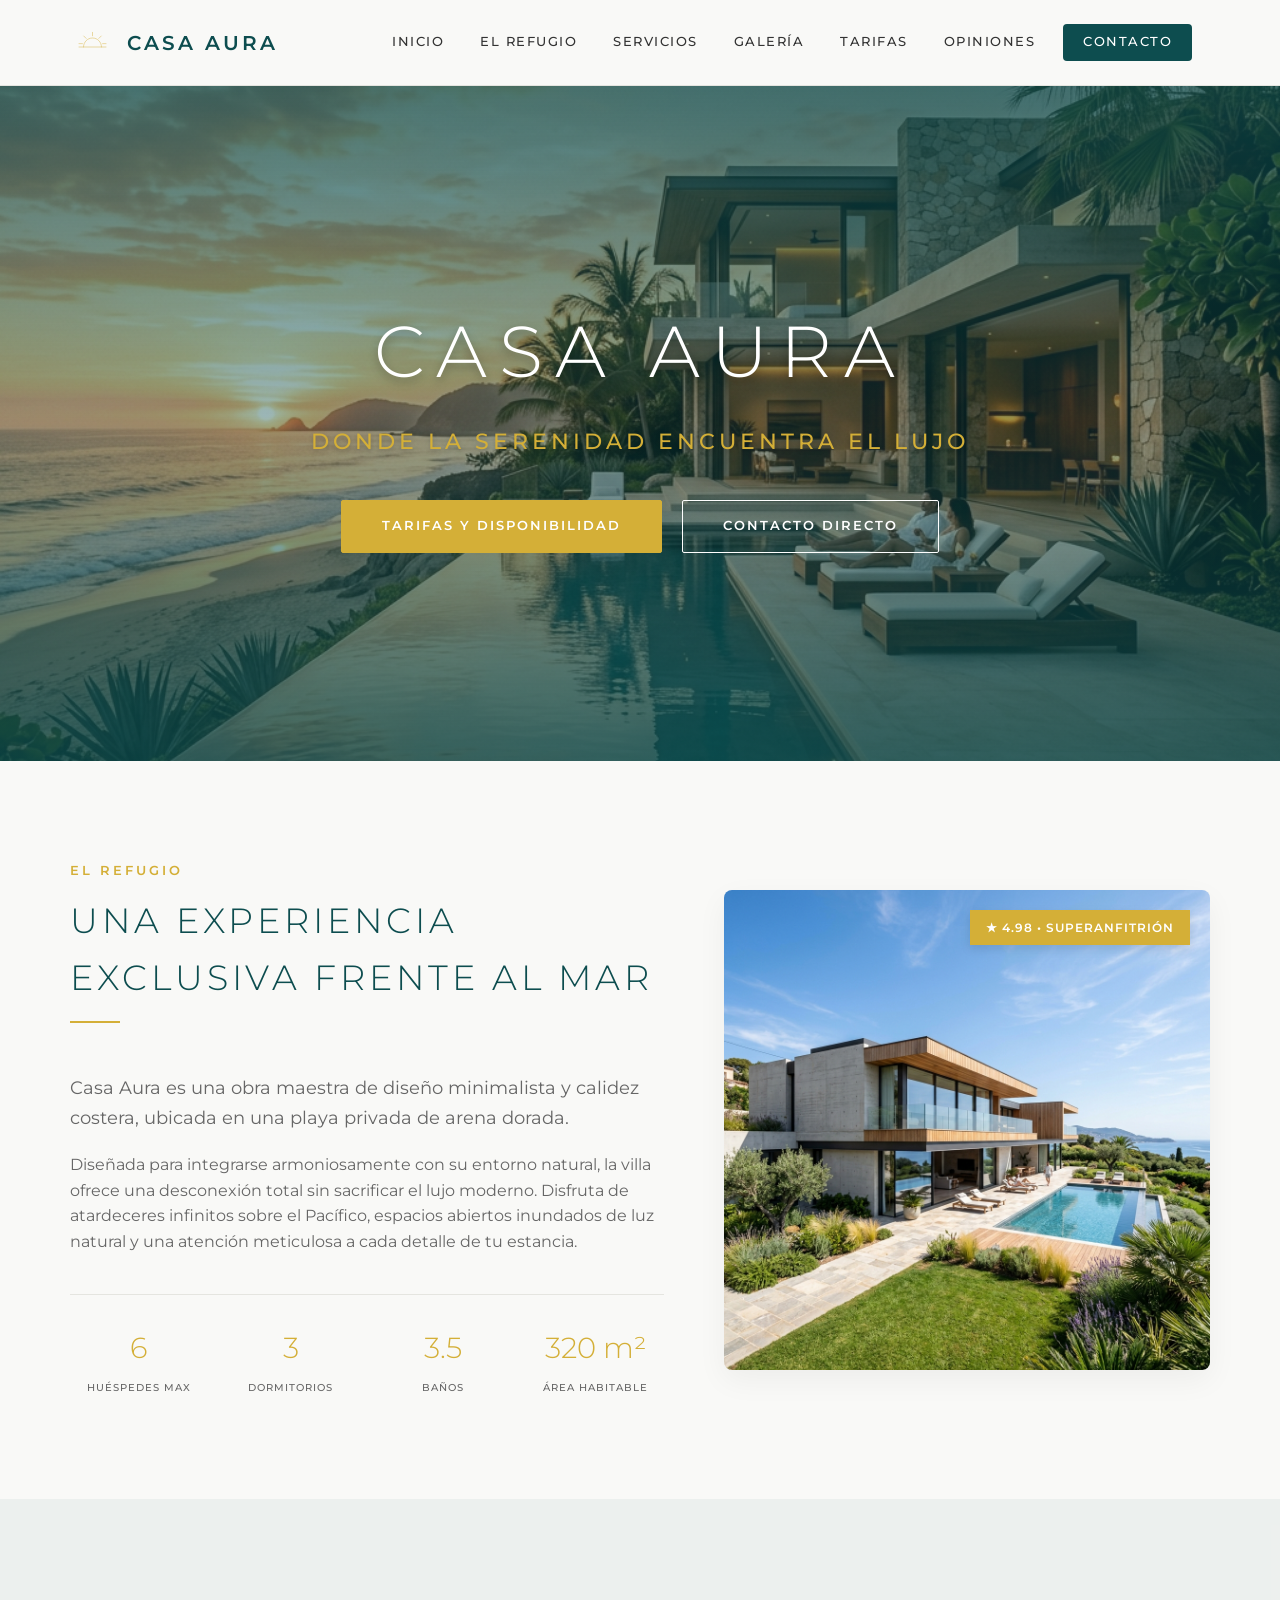
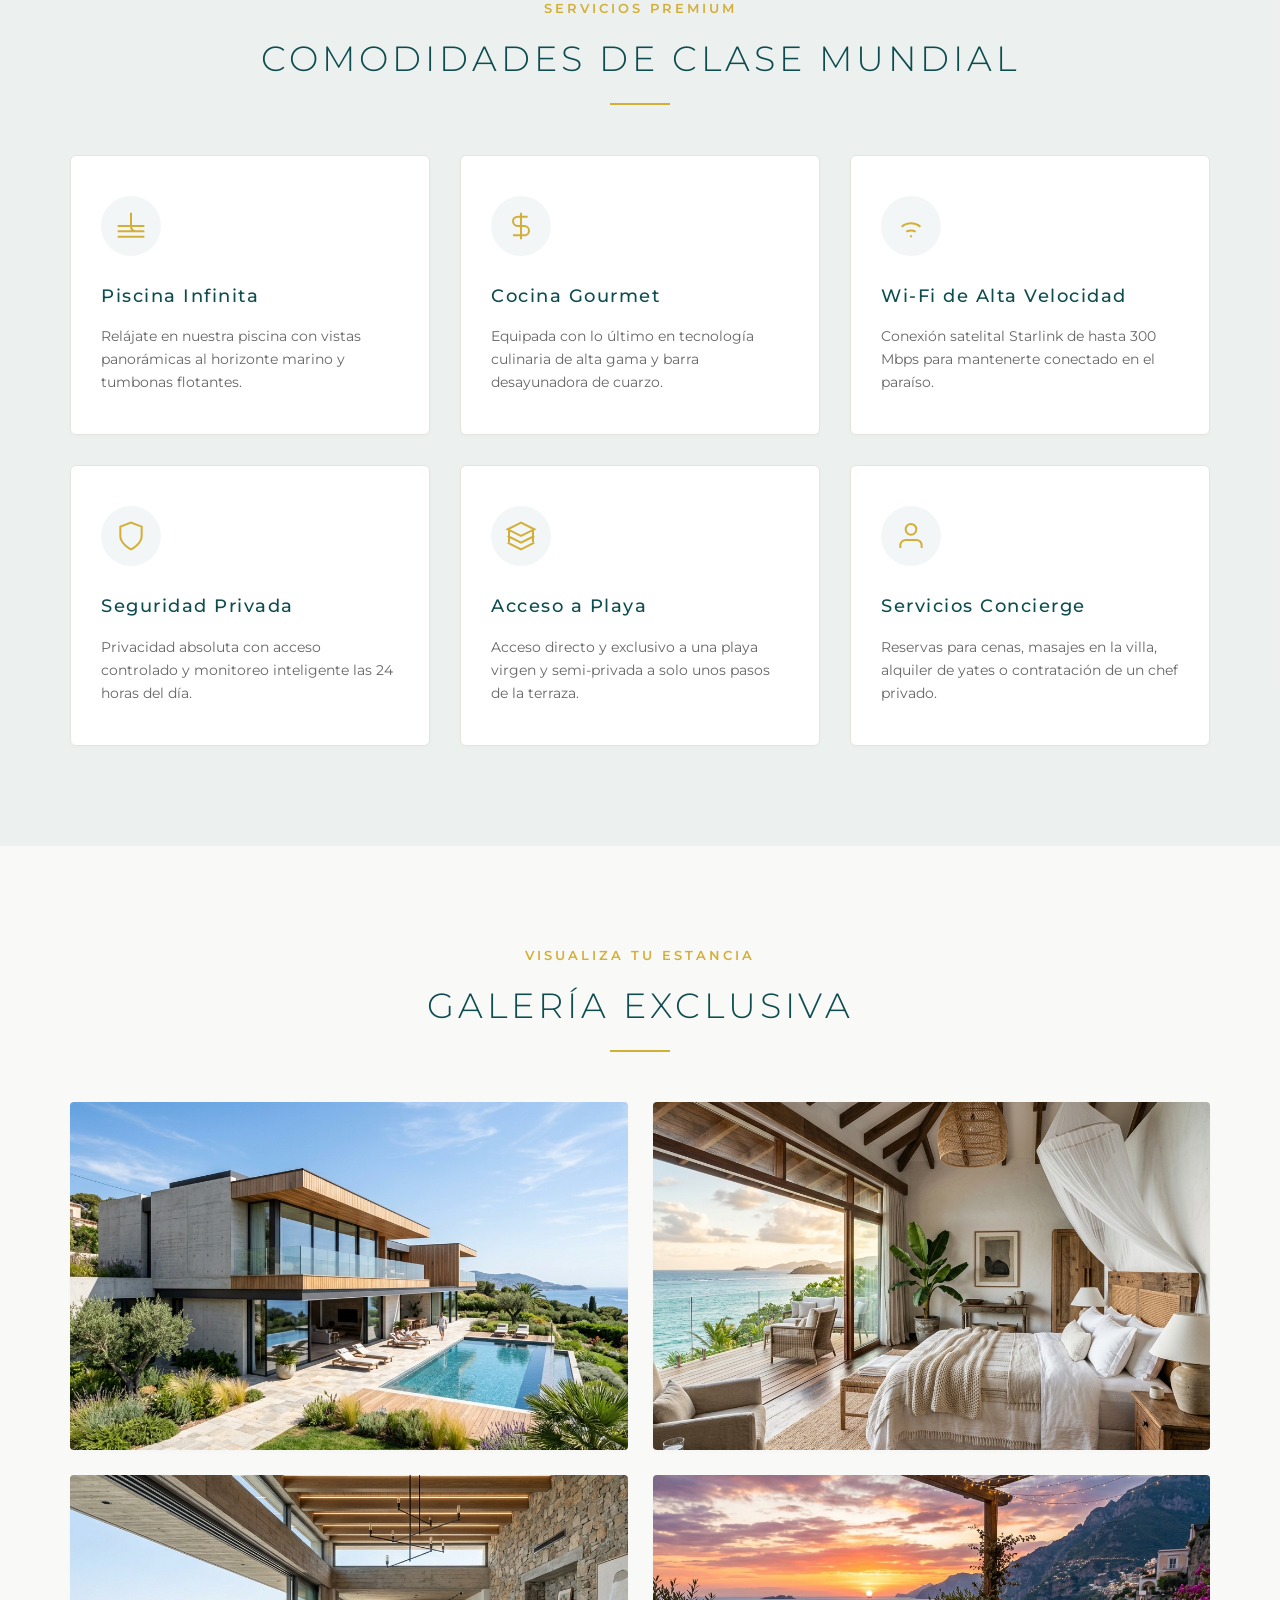
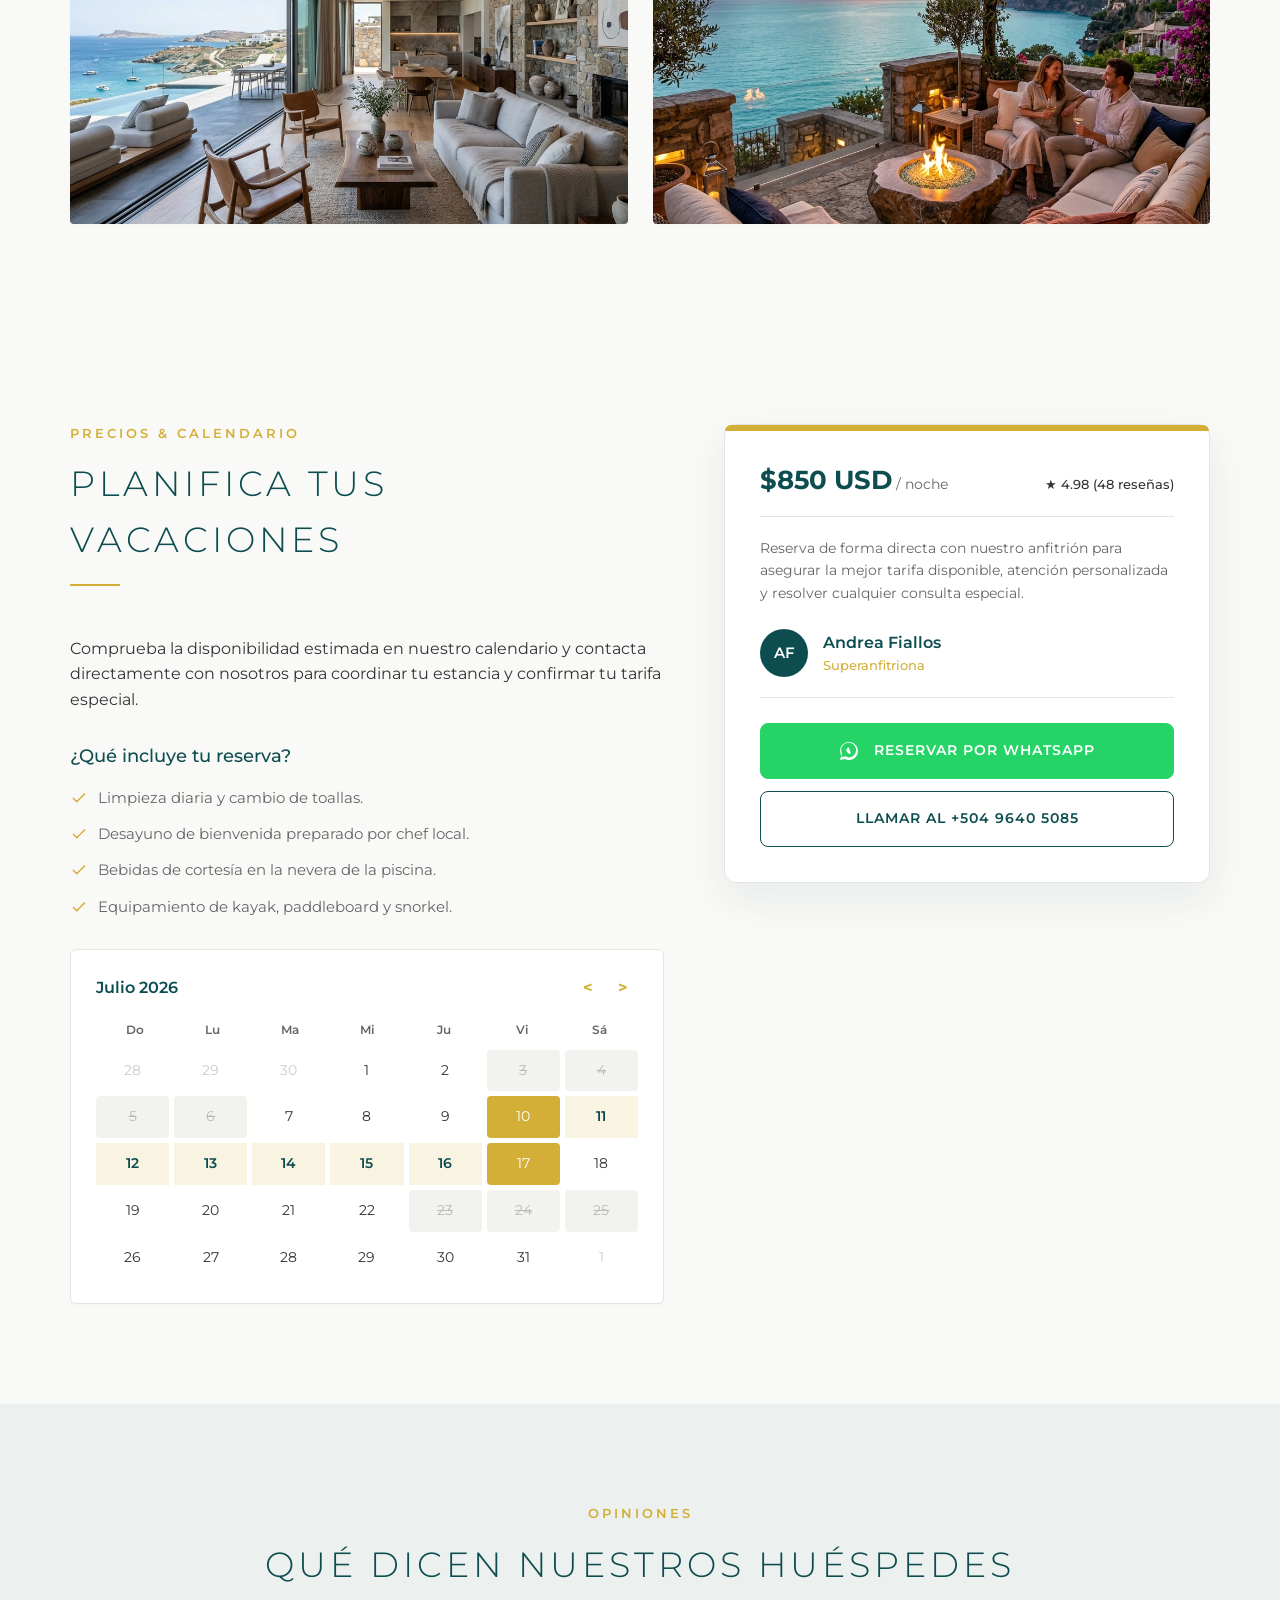
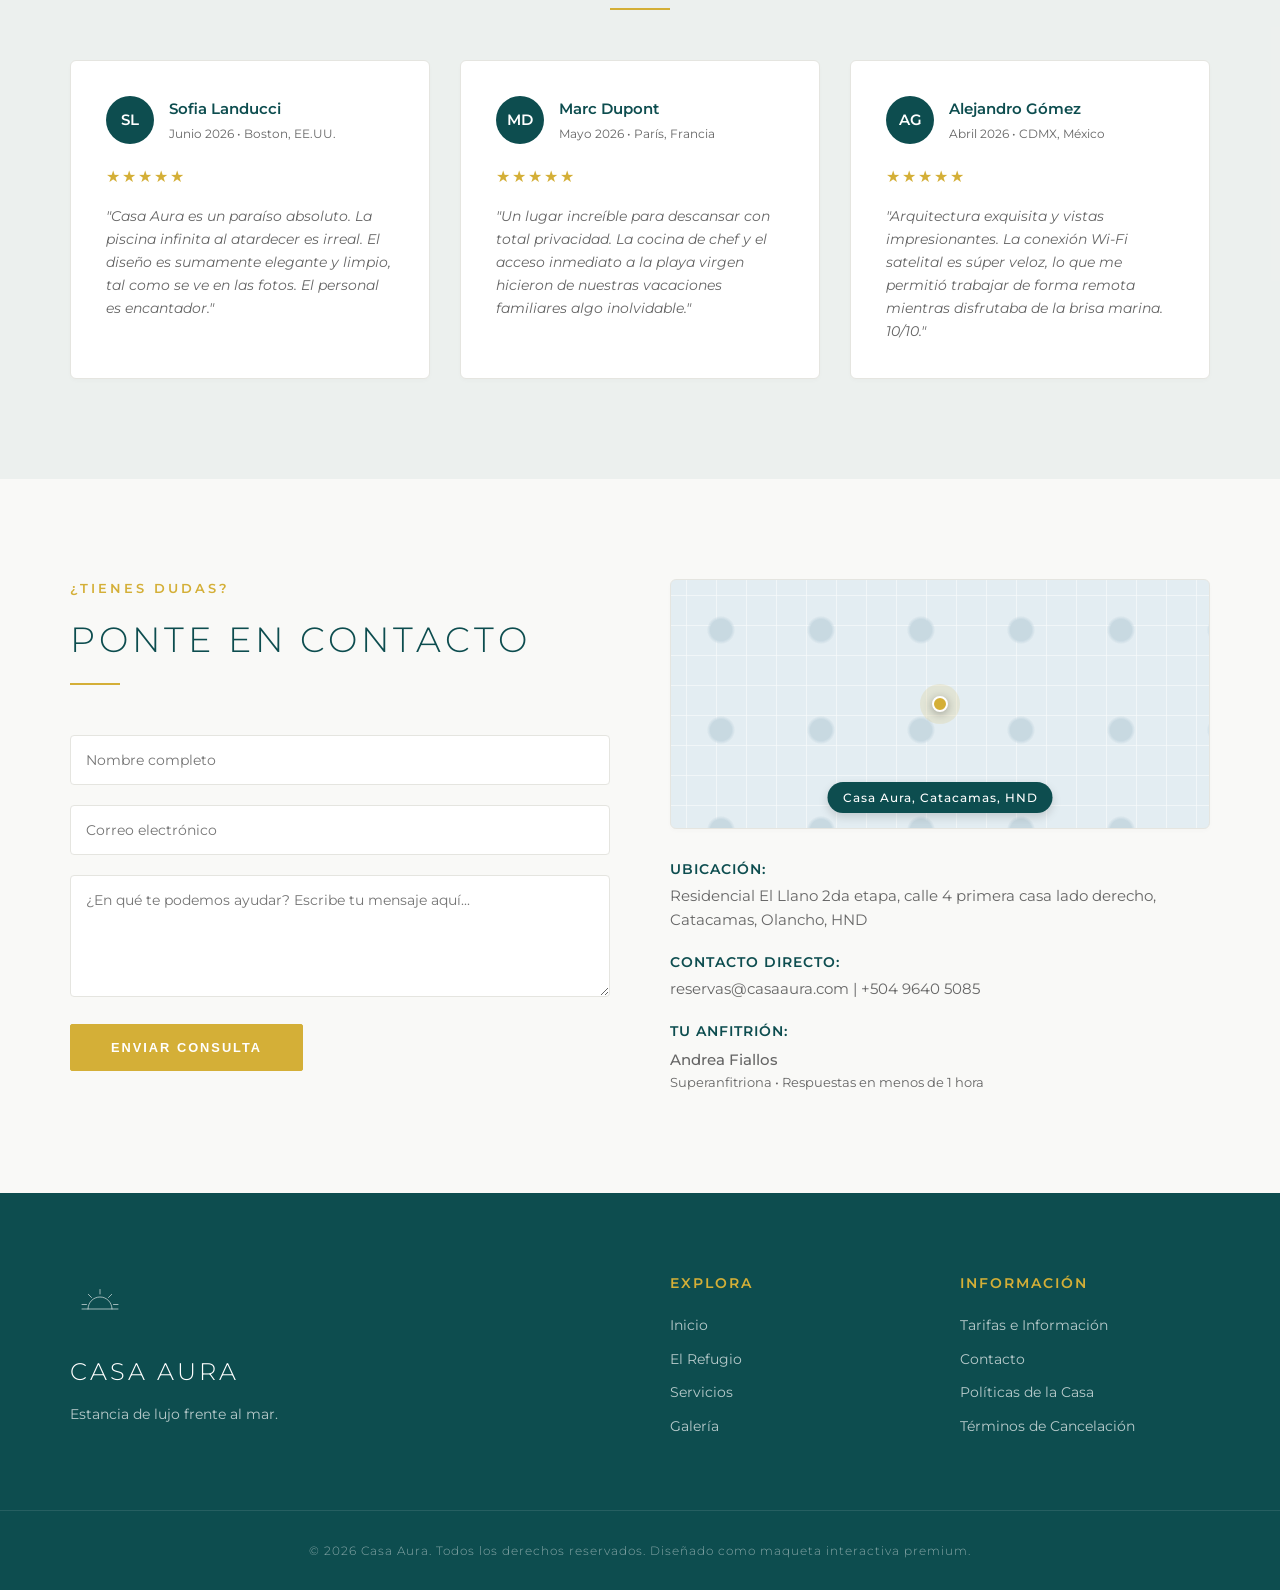
==== index.html @ 739a5ac9 "primer_commit" ====
<!DOCTYPE html>
<html lang="es">
<head>
    <meta charset="UTF-8">
    <meta name="viewport" content="width=device-width, initial-scale=1.0">
    <title>Casa Aura | Luxury Beachfront Villa</title>
    <link rel="stylesheet" href="css/style.css">
</head>
<body>
    <header>
        <div class="container header-container">
            <div class="logo-container">
                <img src="assets/logo.svg" alt="Casa Aura Logo" class="logo">
                <span class="logo-text">Casa Aura</span>
            </div>
            <nav>
                <a href="#inicio">Inicio</a>
                <a href="#detalles">El Refugio</a>
                <a href="#servicios">Servicios</a>
                <a href="#galeria">Galería</a>
                <a href="#reserva">Tarifas</a>
                <a href="#opiniones">Opiniones</a>
                <a href="#contacto" class="btn-nav">Contacto</a>
            </nav>
        </div>
    </header>

    <section id="inicio" class="hero">
        <div class="hero-overlay"></div>
        <div class="hero-content">
            <h1>Casa Aura</h1>
            <p>Donde la serenidad encuentra el lujo</p>
            <div class="hero-actions">
                <a href="#reserva" class="btn">Tarifas y Disponibilidad</a>
                <a href="#contacto" class="btn btn-secondary">Contacto Directo</a>
            </div>
        </div>
    </section>

    <section id="detalles" class="section section-details">
        <div class="container">
            <div class="details-grid">
                <div class="details-text">
                    <span class="section-tagline">El Refugio</span>
                    <h2 class="section-title left">Una Experiencia Exclusiva frente al Mar</h2>
                    <p class="lead">Casa Aura es una obra maestra de diseño minimalista y calidez costera, ubicada en una playa privada de arena dorada.</p>
                    <p>Diseñada para integrarse armoniosamente con su entorno natural, la villa ofrece una desconexión total sin sacrificar el lujo moderno. Disfruta de atardeceres infinitos sobre el Pacífico, espacios abiertos inundados de luz natural y una atención meticulosa a cada detalle de tu estancia.</p>
                    
                    <div class="specs-grid">
                        <div class="spec-item">
                            <span class="spec-val">6</span>
                            <span class="spec-lbl">Huéspedes Max</span>
                        </div>
                        <div class="spec-item">
                            <span class="spec-val">3</span>
                            <span class="spec-lbl">Dormitorios</span>
                        </div>
                        <div class="spec-item">
                            <span class="spec-val">3.5</span>
                            <span class="spec-lbl">Baños</span>
                        </div>
                        <div class="spec-item">
                            <span class="spec-val">320 m²</span>
                            <span class="spec-lbl">Área Habitable</span>
                        </div>
                    </div>
                </div>
                <div class="details-image-card">
                    <img src="assets/gallery_exterior.jpg" alt="Fachada de Casa Aura" class="details-img">
                    <div class="badge-gold">★ 4.98 • Superanfitrión</div>
                </div>
            </div>
        </div>
    </section>

    <section id="servicios" class="section section-services">
        <div class="container">
            <span class="section-tagline center">Servicios Premium</span>
            <h2 class="section-title">Comodidades de Clase Mundial</h2>
            <div class="amenities">
                <div class="amenity-card">
                    <div class="amenity-icon">
                        <svg viewBox="0 0 24 24" width="32" height="32" stroke="currentColor" stroke-width="1.5" fill="none"><path d="M2 12h20M2 16h20M2 20h20M12 2v10c0 2.5 1.5 4 4 4"/></svg>
                    </div>
                    <h3>Piscina Infinita</h3>
                    <p>Relájate en nuestra piscina con vistas panorámicas al horizonte marino y tumbonas flotantes.</p>
                </div>
                <div class="amenity-card">
                    <div class="amenity-icon">
                        <svg viewBox="0 0 24 24" width="32" height="32" stroke="currentColor" stroke-width="1.5" fill="none"><path d="M12 2v20M17 5H9.5a3.5 3.5 0 0 0 0 7h5a3.5 3.5 0 0 1 0 7H6"/></svg>
                    </div>
                    <h3>Cocina Gourmet</h3>
                    <p>Equipada con lo último en tecnología culinaria de alta gama y barra desayunadora de cuarzo.</p>
                </div>
                <div class="amenity-card">
                    <div class="amenity-icon">
                        <svg viewBox="0 0 24 24" width="32" height="32" stroke="currentColor" stroke-width="1.5" fill="none"><path d="M5 12.55a11 11 0 0 1 14.08 0M8.5 16.3a7.5 7.5 0 0 1 7 0M11.24 19.86a3 3 0 0 1 1.52 0M12 22v.01"/></svg>
                    </div>
                    <h3>Wi-Fi de Alta Velocidad</h3>
                    <p>Conexión satelital Starlink de hasta 300 Mbps para mantenerte conectado en el paraíso.</p>
                </div>
                <div class="amenity-card">
                    <div class="amenity-icon">
                        <svg viewBox="0 0 24 24" width="32" height="32" stroke="currentColor" stroke-width="1.5" fill="none"><path d="M12 22s8-4 8-10V5l-8-3-8 3v7c0 6 8 10 8 10z"/></svg>
                    </div>
                    <h3>Seguridad Privada</h3>
                    <p>Privacidad absoluta con acceso controlado y monitoreo inteligente las 24 horas del día.</p>
                </div>
                <div class="amenity-card">
                    <div class="amenity-icon">
                        <svg viewBox="0 0 24 24" width="32" height="32" stroke="currentColor" stroke-width="1.5" fill="none"><path d="M2 17l10 5 10-5M2 12l10 5 10-5M21 7.5v9M3 7.5v9M12 2L2 7l10 5 10-5-10-5z"/></svg>
                    </div>
                    <h3>Acceso a Playa</h3>
                    <p>Acceso directo y exclusivo a una playa virgen y semi-privada a solo unos pasos de la terraza.</p>
                </div>
                <div class="amenity-card">
                    <div class="amenity-icon">
                        <svg viewBox="0 0 24 24" width="32" height="32" stroke="currentColor" stroke-width="1.5" fill="none"><path d="M20 21v-2a4 4 0 0 0-4-4H8a4 4 0 0 0-4 4v2M12 11a4 4 0 1 0 0-8 4 4 0 0 0 0 8z"/></svg>
                    </div>
                    <h3>Servicios Concierge</h3>
                    <p>Reservas para cenas, masajes en la villa, alquiler de yates o contratación de un chef privado.</p>
                </div>
            </div>
        </div>
    </section>

    <section id="galeria" class="section section-gallery">
        <div class="container">
            <span class="section-tagline center">Visualiza tu Estancia</span>
            <h2 class="section-title">Galería Exclusiva</h2>
            <div class="gallery">
                <div class="gallery-item">
                    <img src="assets/gallery_exterior.jpg" alt="Vista Exterior de Casa Aura">
                    <div class="gallery-overlay">
                        <span>Vista Exterior</span>
                    </div>
                </div>
                <div class="gallery-item">
                    <img src="assets/gallery_suite.jpg" alt="Suite Principal en Casa Aura">
                    <div class="gallery-overlay">
                        <span>Suite Principal</span>
                    </div>
                </div>
                <div class="gallery-item">
                    <img src="assets/gallery_social.jpg" alt="Área Social y Sala de Estar">
                    <div class="gallery-overlay">
                        <span>Área Social</span>
                    </div>
                </div>
                <div class="gallery-item">
                    <img src="assets/gallery_sunset.jpg" alt="Atardecer desde la Terraza">
                    <div class="gallery-overlay">
                        <span>Atardecer</span>
                    </div>
                </div>
            </div>
        </div>
    </section>

    <section id="reserva" class="section section-booking">
        <div class="container">
            <div class="booking-layout">
                <div class="booking-info">
                    <span class="section-tagline">Precios & Calendario</span>
                    <h2 class="section-title left">Planifica tus Vacaciones</h2>
                    <p>Comprueba la disponibilidad estimada en nuestro calendario y contacta directamente con nosotros para coordinar tu estancia y confirmar tu tarifa especial.</p>
                    
                    <div class="included-services">
                        <h3>¿Qué incluye tu reserva?</h3>
                        <ul>
                            <li>
                                <svg class="list-icon" viewBox="0 0 24 24" width="18" height="18" stroke="currentColor" stroke-width="2" fill="none"><path d="M20 6L9 17l-5-5"/></svg>
                                Limpieza diaria y cambio de toallas.
                            </li>
                            <li>
                                <svg class="list-icon" viewBox="0 0 24 24" width="18" height="18" stroke="currentColor" stroke-width="2" fill="none"><path d="M20 6L9 17l-5-5"/></svg>
                                Desayuno de bienvenida preparado por chef local.
                            </li>
                            <li>
                                <svg class="list-icon" viewBox="0 0 24 24" width="18" height="18" stroke="currentColor" stroke-width="2" fill="none"><path d="M20 6L9 17l-5-5"/></svg>
                                Bebidas de cortesía en la nevera de la piscina.
                            </li>
                            <li>
                                <svg class="list-icon" viewBox="0 0 24 24" width="18" height="18" stroke="currentColor" stroke-width="2" fill="none"><path d="M20 6L9 17l-5-5"/></svg>
                                Equipamiento de kayak, paddleboard y snorkel.
                            </li>
                        </ul>
                    </div>

                    <!-- CSS Mockup Calendar -->
                    <div class="calendar-mockup">
                        <div class="calendar-header">
                            <span>Julio 2026</span>
                            <div class="calendar-nav"><span>&lt;</span><span>&gt;</span></div>
                        </div>
                        <div class="calendar-weekdays">
                            <span>Do</span><span>Lu</span><span>Ma</span><span>Mi</span><span>Ju</span><span>Vi</span><span>Sá</span>
                        </div>
                        <div class="calendar-days">
                            <span class="day muted">28</span><span class="day muted">29</span><span class="day muted">30</span><span class="day">1</span><span class="day">2</span><span class="day booked">3</span><span class="day booked">4</span>
                            <span class="day booked">5</span><span class="day booked">6</span><span class="day">7</span><span class="day">8</span><span class="day">9</span><span class="day active-start">10</span><span class="day active">11</span>
                            <span class="day active">12</span><span class="day active">13</span><span class="day active">14</span><span class="day active">15</span><span class="day active">16</span><span class="day active-end">17</span><span class="day">18</span>
                            <span class="day">19</span><span class="day">20</span><span class="day">21</span><span class="day">22</span><span class="day booked">23</span><span class="day booked">24</span><span class="day booked">25</span>
                            <span class="day">26</span><span class="day">27</span><span class="day">28</span><span class="day">29</span><span class="day">30</span><span class="day">31</span><span class="day muted">1</span>
                        </div>
                    </div>
                </div>

                <div class="booking-card">
                    <div class="booking-price">
                        <div>
                            <span class="price-num">$850 USD</span>
                            <span class="price-lbl">/ noche</span>
                        </div>
                        <span class="rating-lbl">★ 4.98 (48 reseñas)</span>
                    </div>
                    
                    <div class="direct-booking-content">
                        <p class="direct-booking-text">Reserva de forma directa con nuestro anfitrión para asegurar la mejor tarifa disponible, atención personalizada y resolver cualquier consulta especial.</p>
                        
                        <div class="host-profile-mini">
                            <div class="host-avatar-container">
                                <span class="user-avatar">AF</span>
                            </div>
                            <div class="host-details-mini">
                                <strong>Andrea Fiallos</strong>
                                <span>Superanfitriona</span>
                            </div>
                        </div>

                        <a href="https://wa.me/50496405085" target="_blank" class="btn btn-whatsapp">
                            <svg viewBox="0 0 24 24" width="18" height="18" fill="currentColor" style="margin-right: 8px; vertical-align: middle;"><path d="M.057 24l1.687-6.163c-1.041-1.804-1.588-3.849-1.587-5.946C.06 5.348 5.397.01 12.008.01c3.202.001 6.212 1.246 8.477 3.514 2.266 2.268 3.507 5.28 3.505 8.484-.004 6.657-5.34 11.997-11.953 11.997-2.005-.001-3.973-.5-5.739-1.446L0 24zm6.59-4.846c1.6.95 3.188 1.449 4.825 1.451 5.436 0 9.86-4.42 9.864-9.864.002-2.637-1.03-5.114-2.905-6.99C16.557 1.875 14.079.845 11.45.845 6.012.845 1.59 5.265 1.586 10.7c-.001 1.706.452 3.374 1.312 4.834L1.9 20.4l5.05-1.326c1.378.75 2.922 1.155 4.542 1.157zm5.413-11.385c-.223-.497-.457-.507-.669-.516-.172-.007-.371-.007-.57-.007-.2 0-.527.075-.803.376-.277.3-.1.577-.852 1.353-.75.776-.732 2.03-.732 2.03s.06 1.165.732 2.03c.67.863 1.83 2.03 1.83 2.03.3.3.626.526.97.676.345.15.69.15.892.15.202 0 .527-.075.803-.376.277-.3.503-.977.503-.977s.172-.516.172-1.033c0-.517-.172-.751-.277-.864-.105-.113-.371-.225-.57-.376z"/></svg>
                            Reservar por WhatsApp
                        </a>
                        <a href="tel:+50496405085" class="btn btn-call">
                            Llamar al +504 9640 5085
                        </a>
                    </div>
                </div>
            </div>
        </div>
    </section>

    <section id="opiniones" class="section section-reviews">
        <div class="container">
            <span class="section-tagline center">Opiniones</span>
            <h2 class="section-title">Qué dicen nuestros huéspedes</h2>
            <div class="reviews-grid">
                <div class="review-card">
                    <div class="review-header">
                        <div class="user-avatar">SL</div>
                        <div>
                            <h4>Sofia Landucci</h4>
                            <span class="review-date">Junio 2026 • Boston, EE.UU.</span>
                        </div>
                    </div>
                    <div class="rating-stars">★★★★★</div>
                    <p class="review-text">"Casa Aura es un paraíso absoluto. La piscina infinita al atardecer es irreal. El diseño es sumamente elegante y limpio, tal como se ve en las fotos. El personal es encantador."</p>
                </div>
                <div class="review-card">
                    <div class="review-header">
                        <div class="user-avatar">MD</div>
                        <div>
                            <h4>Marc Dupont</h4>
                            <span class="review-date">Mayo 2026 • París, Francia</span>
                        </div>
                    </div>
                    <div class="rating-stars">★★★★★</div>
                    <p class="review-text">"Un lugar increíble para descansar con total privacidad. La cocina de chef y el acceso inmediato a la playa virgen hicieron de nuestras vacaciones familiares algo inolvidable."</p>
                </div>
                <div class="review-card">
                    <div class="review-header">
                        <div class="user-avatar">AG</div>
                        <div>
                            <h4>Alejandro Gómez</h4>
                            <span class="review-date">Abril 2026 • CDMX, México</span>
                        </div>
                    </div>
                    <div class="rating-stars">★★★★★</div>
                    <p class="review-text">"Arquitectura exquisita y vistas impresionantes. La conexión Wi-Fi satelital es súper veloz, lo que me permitió trabajar de forma remota mientras disfrutaba de la brisa marina. 10/10."</p>
                </div>
            </div>
        </div>
    </section>

    <section id="contacto" class="section section-contact">
        <div class="container">
            <div class="contact-grid">
                <div class="contact-form-container">
                    <span class="section-tagline">¿Tienes dudas?</span>
                    <h2 class="section-title left">Ponte en Contacto</h2>
                    <form class="contact-form" onsubmit="event.preventDefault();">
                        <div class="form-group-contact">
                            <input type="text" placeholder="Nombre completo" required>
                        </div>
                        <div class="form-group-contact">
                            <input type="email" placeholder="Correo electrónico" required>
                        </div>
                        <div class="form-group-contact">
                            <textarea placeholder="¿En qué te podemos ayudar? Escribe tu mensaje aquí..." rows="5" required></textarea>
                        </div>
                        <button type="submit" class="btn">Enviar Consulta</button>
                    </form>
                </div>

                <div class="contact-info-container">
                    <div class="map-mockup">
                        <div class="map-grid-mockup"></div>
                        <div class="map-pin">
                            <div class="pin-dot"></div>
                            <div class="pin-pulse"></div>
                        </div>
                        <span class="map-label">Casa Aura, Catacamas, HND</span>
                    </div>
                    
                    <div class="info-list">
                        <div class="info-item">
                            <strong>Ubicación:</strong>
                            <span>Residencial El Llano 2da etapa, calle 4 primera casa lado derecho, Catacamas, Olancho, HND</span>
                        </div>
                        <div class="info-item">
                            <strong>Contacto Directo:</strong>
                            <span>reservas@casaaura.com | +504 9640 5085</span>
                        </div>
                        <div class="info-item">
                            <strong>Tu Anfitrión:</strong>
                            <div class="host-info">
                                <span class="host-name">Andrea Fiallos</span>
                                <span class="host-status">Superanfitriona • Respuestas en menos de 1 hora</span>
                            </div>
                        </div>
                    </div>
                </div>
            </div>
        </div>
    </section>

    <footer>
        <div class="container footer-content">
            <div class="footer-brand">
                <img src="assets/logo.svg" alt="Casa Aura Logo" class="footer-logo">
                <h3>Casa Aura</h3>
                <p>Estancia de lujo frente al mar.</p>
            </div>
            <div class="footer-links">
                <div>
                    <h4>Explora</h4>
                    <a href="#inicio">Inicio</a>
                    <a href="#detalles">El Refugio</a>
                    <a href="#servicios">Servicios</a>
                    <a href="#galeria">Galería</a>
                </div>
                <div>
                    <h4>Información</h4>
                    <a href="#reserva">Tarifas e Información</a>
                    <a href="#contacto">Contacto</a>
                    <a href="#">Políticas de la Casa</a>
                    <a href="#">Términos de Cancelación</a>
                </div>
            </div>
        </div>
        <div class="footer-bottom">
            <div class="container">
                <p>&copy; 2026 Casa Aura. Todos los derechos reservados. Diseñado como maqueta interactiva premium.</p>
            </div>
        </div>
    </footer>
</body>
</html>
---- css/style.css ----
@import url("https://fonts.googleapis.com/css2?family=Montserrat:wght@300;400;500;600;700&display=swap");

:root {
    --primary-color: #0D4D4F;
    --primary-light: #166466;
    --primary-ultra-light: rgba(13, 77, 79, 0.05);
    --accent-color: #D4AF37;
    --accent-hover: #b8962f;
    --accent-light: rgba(212, 175, 55, 0.15);
    --bg-color: #F9F9F7;
    --card-bg: #ffffff;
    --text-color: #333333;
    --text-muted: #666666;
    --border-color: #e5e5e0;
    --shadow-sm: 0 2px 4px rgba(0,0,0,0.02);
    --shadow-md: 0 10px 30px rgba(0,0,0,0.05);
    --shadow-lg: 0 15px 40px rgba(13, 77, 79, 0.08);
    --transition: all 0.3s cubic-bezier(0.25, 0.8, 0.25, 1);
}

/* Reset & Base Styles */
* {
    margin: 0;
    padding: 0;
    box-sizing: border-box;
}

html {
    scroll-behavior: smooth;
}

body {
    font-family: "Montserrat", sans-serif;
    background-color: var(--bg-color);
    color: var(--text-color);
    line-height: 1.6;
    overflow-x: hidden;
}

.container {
    max-width: 1200px;
    margin: 0 auto;
    padding: 0 30px;
}

/* Header & Navigation */
header {
    background-color: var(--bg-color);
    padding: 20px 0;
    position: sticky;
    top: 0;
    z-index: 1000;
    border-bottom: 1px solid var(--border-color);
    backdrop-filter: blur(8px);
    background-color: rgba(249, 249, 247, 0.95);
}

.header-container {
    display: flex;
    justify-content: space-between;
    align-items: center;
}

.logo-container {
    display: flex;
    align-items: center;
    gap: 12px;
}

.logo {
    width: 45px;
    height: 45px;
    transition: var(--transition);
}

.logo-text {
    font-size: 1.25rem;
    font-weight: 600;
    letter-spacing: 3px;
    text-transform: uppercase;
    color: var(--primary-color);
}

nav {
    display: flex;
    align-items: center;
}

nav a {
    text-decoration: none;
    color: var(--text-color);
    margin: 0 18px;
    font-weight: 500;
    letter-spacing: 1.5px;
    text-transform: uppercase;
    font-size: 0.8rem;
    transition: var(--transition);
    position: relative;
    padding: 5px 0;
}

nav a::after {
    content: '';
    position: absolute;
    bottom: 0;
    left: 0;
    width: 0;
    height: 2px;
    background-color: var(--accent-color);
    transition: var(--transition);
}

nav a:hover {
    color: var(--primary-color);
}

nav a:hover::after {
    width: 100%;
}

.btn-nav {
    background-color: var(--primary-color);
    color: white !important;
    padding: 8px 20px;
    border-radius: 4px;
    margin-left: 10px;
}

.btn-nav::after {
    display: none;
}

.btn-nav:hover {
    background-color: var(--primary-light);
    color: white;
    transform: translateY(-2px);
}

/* Sections General */
.section {
    padding: 100px 0;
}

.section-tagline {
    font-size: 0.8rem;
    text-transform: uppercase;
    letter-spacing: 3px;
    color: var(--accent-color);
    font-weight: 600;
    margin-bottom: 12px;
    display: block;
}

.section-tagline.center {
    text-align: center;
}

.section-title {
    color: var(--primary-color);
    font-weight: 300;
    letter-spacing: 4px;
    text-transform: uppercase;
    margin-bottom: 50px;
    font-size: 2.2rem;
    position: relative;
}

.section-title:not(.left) {
    text-align: center;
}

.section-title:not(.left)::after {
    content: '';
    display: block;
    width: 60px;
    height: 2px;
    background-color: var(--accent-color);
    margin: 15px auto 0 auto;
}

.section-title.left::after {
    content: '';
    display: block;
    width: 50px;
    height: 2px;
    background-color: var(--accent-color);
    margin: 15px 0 0 0;
}

/* Hero Section */
.hero {
    height: 75vh;
    min-height: 500px;
    display: flex;
    flex-direction: column;
    justify-content: center;
    align-items: center;
    text-align: center;
    position: relative;
    color: white;
    background-image: url('../assets/hero_bg.jpg');
    background-size: cover;
    background-position: center;
    background-repeat: no-repeat;
    padding: 0 20px;
}

.hero-overlay {
    position: absolute;
    top: 0;
    left: 0;
    width: 100%;
    height: 100%;
    background: linear-gradient(180deg, rgba(13, 77, 79, 0.75) 0%, rgba(13, 77, 79, 0.4) 50%, rgba(13, 77, 79, 0.8) 100%);
    z-index: 1;
}

.hero-content {
    position: relative;
    z-index: 2;
    max-width: 800px;
}

.hero h1 {
    font-size: 4.5rem;
    color: white;
    font-weight: 300;
    letter-spacing: 12px;
    text-transform: uppercase;
    margin-bottom: 15px;
    text-shadow: 0 4px 10px rgba(0,0,0,0.3);
    animation: fadeInDown 1s ease;
}

.hero p {
    font-size: 1.4rem;
    letter-spacing: 4px;
    color: var(--accent-color);
    margin-bottom: 40px;
    text-transform: uppercase;
    font-weight: 500;
    text-shadow: 0 2px 5px rgba(0,0,0,0.2);
    animation: fadeInUp 1s ease 0.2s;
    animation-fill-mode: both;
}

.hero-actions {
    display: flex;
    justify-content: center;
    gap: 20px;
    animation: fadeInUp 1s ease 0.4s;
    animation-fill-mode: both;
}

/* Buttons */
.btn {
    display: inline-block;
    padding: 15px 40px;
    background-color: var(--accent-color);
    color: white;
    text-decoration: none;
    letter-spacing: 2px;
    text-transform: uppercase;
    font-size: 0.8rem;
    font-weight: 600;
    border-radius: 2px;
    border: 1px solid var(--accent-color);
    transition: var(--transition);
    cursor: pointer;
}

.btn:hover {
    background-color: var(--accent-hover);
    border-color: var(--accent-hover);
    transform: translateY(-2px);
    box-shadow: 0 5px 15px rgba(0,0,0,0.1);
}

.btn-secondary {
    background-color: transparent;
    color: white;
    border-color: white;
}

.btn-secondary:hover {
    background-color: white;
    color: var(--primary-color);
    border-color: white;
}

/* Details Section */
.section-details {
    padding-top: 100px;
}

.details-grid {
    display: grid;
    grid-template-columns: 1.1fr 0.9fr;
    gap: 60px;
    align-items: center;
}

.lead {
    font-size: 1.15rem;
    color: var(--primary-color);
    font-weight: 400;
    margin-bottom: 25px;
}

.details-text p {
    color: var(--text-muted);
    margin-bottom: 20px;
}

.specs-grid {
    display: grid;
    grid-template-columns: repeat(4, 1fr);
    gap: 15px;
    margin-top: 40px;
    padding-top: 30px;
    border-top: 1px solid var(--border-color);
}

.spec-item {
    text-align: center;
}

.spec-val {
    display: block;
    font-size: 1.8rem;
    font-weight: 300;
    color: var(--accent-color);
    margin-bottom: 2px;
}

.spec-lbl {
    font-size: 0.65rem;
    text-transform: uppercase;
    letter-spacing: 1px;
    color: var(--text-muted);
    font-weight: 500;
}

.details-image-card {
    position: relative;
    border-radius: 8px;
    overflow: hidden;
    box-shadow: var(--shadow-md);
}

.details-img {
    width: 100%;
    height: 480px;
    object-fit: cover;
    display: block;
    transition: var(--transition);
}

.details-image-card:hover .details-img {
    transform: scale(1.03);
}

.badge-gold {
    position: absolute;
    top: 20px;
    right: 20px;
    background-color: var(--accent-color);
    color: white;
    padding: 8px 16px;
    font-size: 0.75rem;
    font-weight: 600;
    letter-spacing: 1px;
    text-transform: uppercase;
    box-shadow: 0 4px 10px rgba(0,0,0,0.1);
}

/* Services / Amenities */
.section-services {
    background-color: var(--primary-ultra-light);
}

.amenities {
    display: grid;
    grid-template-columns: repeat(auto-fit, minmax(320px, 1fr));
    gap: 30px;
}

.amenity-card {
    background: var(--card-bg);
    padding: 40px 30px;
    border-radius: 6px;
    box-shadow: var(--shadow-sm);
    transition: var(--transition);
    border: 1px solid var(--border-color);
    display: flex;
    flex-direction: column;
    align-items: flex-start;
    text-align: left;
}

.amenity-card:hover {
    transform: translateY(-8px);
    box-shadow: var(--shadow-lg);
    border-color: var(--accent-color);
}

.amenity-icon {
    color: var(--accent-color);
    margin-bottom: 25px;
    background-color: var(--primary-ultra-light);
    width: 60px;
    height: 60px;
    border-radius: 50px;
    display: flex;
    justify-content: center;
    align-items: center;
    transition: var(--transition);
}

.amenity-card:hover .amenity-icon {
    background-color: var(--accent-color);
    color: white;
}

.amenity-card h3 {
    color: var(--primary-color);
    margin-bottom: 15px;
    letter-spacing: 1.5px;
    font-size: 1.15rem;
    font-weight: 500;
}

.amenity-card p {
    color: var(--text-muted);
    font-size: 0.9rem;
    line-height: 1.6;
}

/* Gallery Section */
.gallery {
    display: grid;
    grid-template-columns: repeat(2, 1fr);
    gap: 25px;
}

.gallery-item {
    position: relative;
    aspect-ratio: 16/10;
    overflow: hidden;
    border-radius: 4px;
    box-shadow: var(--shadow-sm);
}

.gallery-item img {
    width: 100%;
    height: 100%;
    object-fit: cover;
    display: block;
    transition: transform 0.6s cubic-bezier(0.25, 0.8, 0.25, 1);
}

.gallery-overlay {
    position: absolute;
    top: 0;
    left: 0;
    width: 100%;
    height: 100%;
    background: rgba(13, 77, 79, 0.85);
    display: flex;
    justify-content: center;
    align-items: center;
    opacity: 0;
    transition: var(--transition);
    padding: 20px;
}

.gallery-overlay span {
    color: white;
    font-size: 1.2rem;
    letter-spacing: 3px;
    text-transform: uppercase;
    font-weight: 300;
    border-bottom: 1px solid var(--accent-color);
    padding-bottom: 5px;
    transform: translateY(10px);
    transition: var(--transition);
}

.gallery-item:hover img {
    transform: scale(1.08);
}

.gallery-item:hover .gallery-overlay {
    opacity: 1;
}

.gallery-item:hover .gallery-overlay span {
    transform: translateY(0);
}

/* Booking Section */
.booking-layout {
    display: grid;
    grid-template-columns: 1.1fr 0.9fr;
    gap: 60px;
    align-items: start;
}

.included-services {
    margin: 30px 0;
}

.included-services h3 {
    color: var(--primary-color);
    font-size: 1.1rem;
    font-weight: 500;
    margin-bottom: 15px;
}

.included-services ul {
    list-style: none;
}

.included-services li {
    display: flex;
    align-items: center;
    gap: 10px;
    margin-bottom: 12px;
    font-size: 0.95rem;
    color: var(--text-muted);
}

.list-icon {
    color: var(--accent-color);
    flex-shrink: 0;
}

/* CSS Calendar Mockup */
.calendar-mockup {
    background-color: var(--card-bg);
    border: 1px solid var(--border-color);
    padding: 25px;
    border-radius: 6px;
    margin-top: 30px;
    box-shadow: var(--shadow-sm);
}

.calendar-header {
    display: flex;
    justify-content: space-between;
    align-items: center;
    font-weight: 600;
    color: var(--primary-color);
    margin-bottom: 20px;
}

.calendar-nav span {
    cursor: pointer;
    padding: 5px 10px;
    margin-left: 5px;
    font-weight: bold;
    color: var(--accent-color);
}

.calendar-weekdays {
    display: grid;
    grid-template-columns: repeat(7, 1fr);
    text-align: center;
    font-weight: 600;
    font-size: 0.75rem;
    color: var(--text-muted);
    margin-bottom: 10px;
}

.calendar-days {
    display: grid;
    grid-template-columns: repeat(7, 1fr);
    text-align: center;
    gap: 5px;
}

.day {
    padding: 10px 0;
    font-size: 0.85rem;
    border-radius: 4px;
    cursor: pointer;
    transition: var(--transition);
    color: var(--text-color);
}

.day:hover:not(.muted):not(.booked) {
    background-color: var(--primary-ultra-light);
}

.day.muted {
    color: #ccc;
    cursor: not-allowed;
}

.day.booked {
    color: #bbb;
    text-decoration: line-through;
    cursor: not-allowed;
    background-color: #f2f2ee;
}

.day.active-start {
    background-color: var(--accent-color);
    color: white;
    border-top-left-radius: 4px;
    border-bottom-left-radius: 4px;
}

.day.active-end {
    background-color: var(--accent-color);
    color: white;
    border-top-right-radius: 4px;
    border-bottom-right-radius: 4px;
}

.day.active {
    background-color: var(--accent-light);
    color: var(--primary-color);
    border-radius: 0;
    font-weight: 600;
}

/* Booking Card (Direct Contact Style) */
.booking-card {
    background-color: var(--card-bg);
    border: 1px solid var(--border-color);
    border-radius: 12px;
    padding: 35px;
    box-shadow: var(--shadow-lg);
    position: sticky;
    top: 110px;
}

.booking-card::before {
    content: '';
    display: block;
    height: 6px;
    background-color: var(--accent-color);
    position: absolute;
    top: 0;
    left: 0;
    right: 0;
    border-top-left-radius: 12px;
    border-top-right-radius: 12px;
}

.booking-price {
    display: flex;
    justify-content: space-between;
    align-items: baseline;
    margin-bottom: 20px;
    border-bottom: 1px solid var(--border-color);
    padding-bottom: 15px;
}

.price-num {
    font-size: 1.6rem;
    font-weight: 700;
    color: var(--primary-color);
}

.price-lbl {
    font-size: 0.9rem;
    color: var(--text-muted);
}

.rating-lbl {
    font-size: 0.8rem;
    color: var(--text-color);
    font-weight: 500;
}

/* Direct booking styling */
.direct-booking-content {
    display: flex;
    flex-direction: column;
}

.direct-booking-text {
    font-size: 0.88rem;
    color: var(--text-muted);
    margin-bottom: 25px;
    line-height: 1.6;
}

.host-profile-mini {
    display: flex;
    align-items: center;
    gap: 15px;
    margin-bottom: 25px;
    padding-bottom: 20px;
    border-bottom: 1px solid var(--border-color);
}

.host-details-mini {
    display: flex;
    flex-direction: column;
}

.host-details-mini strong {
    color: var(--primary-color);
    font-size: 1rem;
    font-weight: 600;
}

.host-details-mini span {
    color: var(--accent-color);
    font-size: 0.8rem;
    font-weight: 500;
}

.btn-whatsapp {
    background-color: #25D366;
    color: white;
    border-color: #25D366;
    width: 100%;
    text-align: center;
    border-radius: 8px;
    padding: 16px;
    font-weight: 600;
    margin-bottom: 12px;
    display: flex;
    justify-content: center;
    align-items: center;
    gap: 8px;
    text-decoration: none;
    font-size: 0.85rem;
    letter-spacing: 1px;
    text-transform: uppercase;
}

.btn-whatsapp:hover {
    background-color: #20ba5a;
    border-color: #20ba5a;
    transform: translateY(-2px);
}

.btn-call {
    background-color: transparent;
    color: var(--primary-color);
    border-color: var(--primary-color);
    width: 100%;
    text-align: center;
    border-radius: 8px;
    padding: 16px;
    font-weight: 600;
    text-decoration: none;
    font-size: 0.85rem;
    letter-spacing: 1px;
    text-transform: uppercase;
    transition: var(--transition);
}

.btn-call:hover {
    background-color: var(--primary-ultra-light);
    color: var(--primary-color);
    transform: translateY(-2px);
}

/* Reviews Section */
.section-reviews {
    background-color: var(--primary-ultra-light);
}

.reviews-grid {
    display: grid;
    grid-template-columns: repeat(3, 1fr);
    gap: 30px;
}

.review-card {
    background-color: var(--card-bg);
    padding: 35px;
    border-radius: 6px;
    box-shadow: var(--shadow-sm);
    border: 1px solid var(--border-color);
    transition: var(--transition);
}

.review-card:hover {
    box-shadow: var(--shadow-md);
    transform: translateY(-3px);
}

.review-header {
    display: flex;
    align-items: center;
    gap: 15px;
    margin-bottom: 20px;
}

.user-avatar {
    width: 48px;
    height: 48px;
    border-radius: 50%;
    background-color: var(--primary-color);
    color: white;
    display: flex;
    justify-content: center;
    align-items: center;
    font-weight: 600;
    font-size: 0.95rem;
}

.review-header h4 {
    font-size: 0.95rem;
    color: var(--primary-color);
    font-weight: 600;
    margin-bottom: 2px;
}

.review-date {
    font-size: 0.75rem;
    color: var(--text-muted);
    display: block;
}

.rating-stars {
    color: var(--accent-color);
    font-size: 1rem;
    margin-bottom: 15px;
    letter-spacing: 2px;
}

.review-text {
    font-size: 0.9rem;
    color: var(--text-muted);
    font-style: italic;
    line-height: 1.6;
}

/* Contact & Map Section */
.contact-grid {
    display: grid;
    grid-template-columns: 1fr 1fr;
    gap: 60px;
    align-items: start;
}

.form-group-contact {
    margin-bottom: 20px;
}

.form-group-contact input, .form-group-contact textarea {
    width: 100%;
    padding: 15px;
    font-family: inherit;
    font-size: 0.9rem;
    border: 1px solid var(--border-color);
    border-radius: 4px;
    background-color: white;
    outline: none;
    transition: var(--transition);
}

.form-group-contact input:focus, .form-group-contact textarea:focus {
    border-color: var(--accent-color);
    box-shadow: 0 0 0 3px var(--accent-light);
}

/* Simulated Map Mockup */
.map-mockup {
    height: 250px;
    background-color: #e3edf2;
    position: relative;
    border-radius: 6px;
    overflow: hidden;
    border: 1px solid var(--border-color);
    margin-bottom: 30px;
    box-shadow: var(--shadow-sm);
}

/* Grid pattern to simulate map roads */
.map-grid-mockup {
    width: 100%;
    height: 100%;
    background-image: 
        radial-gradient(circle, #bcd1db 15%, transparent 20%),
        linear-gradient(rgba(255,255,255,0.7) 1px, transparent 1px),
        linear-gradient(90deg, rgba(255,255,255,0.7) 1px, transparent 1px);
    background-size: 100px 100px, 30px 30px, 30px 30px;
    background-position: 0 0, 15px 15px, 15px 15px;
    opacity: 0.7;
}

/* Gold map pin */
.map-pin {
    position: absolute;
    top: 50%;
    left: 50%;
    transform: translate(-50%, -50%);
}

.pin-dot {
    width: 16px;
    height: 16px;
    background-color: var(--accent-color);
    border: 2px solid white;
    border-radius: 50%;
    box-shadow: 0 2px 10px rgba(0,0,0,0.3);
    position: relative;
    z-index: 2;
}

.pin-pulse {
    width: 40px;
    height: 40px;
    background-color: var(--accent-light);
    border-radius: 50%;
    position: absolute;
    top: -12px;
    left: -12px;
    z-index: 1;
    animation: pulse 2s infinite;
}

@keyframes pulse {
    0% {
        transform: scale(0.5);
        opacity: 1;
    }
    100% {
        transform: scale(1.8);
        opacity: 0;
    }
}

.map-label {
    position: absolute;
    bottom: 15px;
    left: 50%;
    transform: translateX(-50%);
    background-color: var(--primary-color);
    color: white;
    padding: 6px 15px;
    border-radius: 50px;
    font-size: 0.75rem;
    font-weight: 500;
    letter-spacing: 1px;
    box-shadow: 0 4px 10px rgba(0,0,0,0.15);
    white-space: nowrap;
}

.info-list {
    display: flex;
    flex-direction: column;
    gap: 20px;
}

.info-item {
    font-size: 0.95rem;
}

.info-item strong {
    display: block;
    color: var(--primary-color);
    margin-bottom: 3px;
    font-weight: 600;
    font-size: 0.85rem;
    text-transform: uppercase;
    letter-spacing: 1px;
}

.info-item span {
    color: var(--text-muted);
}

.host-info {
    display: flex;
    flex-direction: column;
    margin-top: 5px;
}

.host-name {
    font-weight: 500;
    color: var(--text-color);
}

.host-status {
    font-size: 0.8rem;
    color: var(--accent-color);
}

/* Footer Section */
footer {
    background-color: var(--primary-color);
    color: white;
    padding: 80px 0 0 0;
}

.footer-content {
    display: grid;
    grid-template-columns: 1fr 1fr;
    gap: 60px;
    padding-bottom: 60px;
}

.footer-brand {
    display: flex;
    flex-direction: column;
    align-items: flex-start;
}

.footer-logo {
    width: 60px;
    height: 60px;
    margin-bottom: 20px;
    filter: brightness(0) invert(1);
}

.footer-brand h3 {
    font-size: 1.5rem;
    font-weight: 300;
    letter-spacing: 3px;
    text-transform: uppercase;
    margin-bottom: 12px;
}

.footer-brand p {
    color: rgba(255, 255, 255, 0.7);
    font-size: 0.9rem;
    max-width: 300px;
}

.footer-links {
    display: grid;
    grid-template-columns: 1fr 1fr;
    gap: 40px;
}

.footer-links h4 {
    font-size: 0.85rem;
    text-transform: uppercase;
    letter-spacing: 2px;
    color: var(--accent-color);
    margin-bottom: 20px;
    font-weight: 600;
}

.footer-links a {
    display: block;
    color: rgba(255, 255, 255, 0.7);
    text-decoration: none;
    font-size: 0.85rem;
    margin-bottom: 12px;
    transition: var(--transition);
}

.footer-links a:hover {
    color: white;
    transform: translateX(3px);
}

.footer-bottom {
    border-top: 1px solid rgba(255, 255, 255, 0.1);
    padding: 30px 0;
    text-align: center;
}

.footer-bottom p {
    font-weight: 300;
    letter-spacing: 1px;
    font-size: 0.75rem;
    color: rgba(255, 255, 255, 0.5);
}

/* Animations */
@keyframes fadeInDown {
    from {
        opacity: 0;
        transform: translateY(-20px);
    }
    to {
        opacity: 1;
        transform: translateY(0);
    }
}

@keyframes fadeInUp {
    from {
        opacity: 0;
        transform: translateY(20px);
    }
    to {
        opacity: 1;
        transform: translateY(0);
    }
}

/* Media Queries */
@media (max-width: 1024px) {
    .booking-layout, .details-grid, .contact-grid {
        grid-template-columns: 1fr;
        gap: 50px;
    }
    
    .booking-card {
        position: static;
        max-width: 500px;
        margin: 0 auto;
    }
}

@media (max-width: 768px) {
    .hero h1 {
        font-size: 3rem;
        letter-spacing: 6px;
    }
    
    .hero p {
        font-size: 1.1rem;
        letter-spacing: 2px;
    }
    
    header {
        padding: 15px 0;
    }
    
    .header-container {
        flex-direction: column;
        gap: 15px;
    }
    
    nav {
        flex-wrap: wrap;
        justify-content: center;
        gap: 10px;
    }
    
    nav a {
        margin: 5px 10px;
    }
    
    .specs-grid {
        grid-template-columns: repeat(2, 1fr);
        gap: 25px;
    }
    
    .gallery {
        grid-template-columns: 1fr;
    }
    
    .reviews-grid {
        grid-template-columns: 1fr;
        gap: 20px;
    }
    
    .footer-content {
        grid-template-columns: 1fr;
        gap: 40px;
    }
}
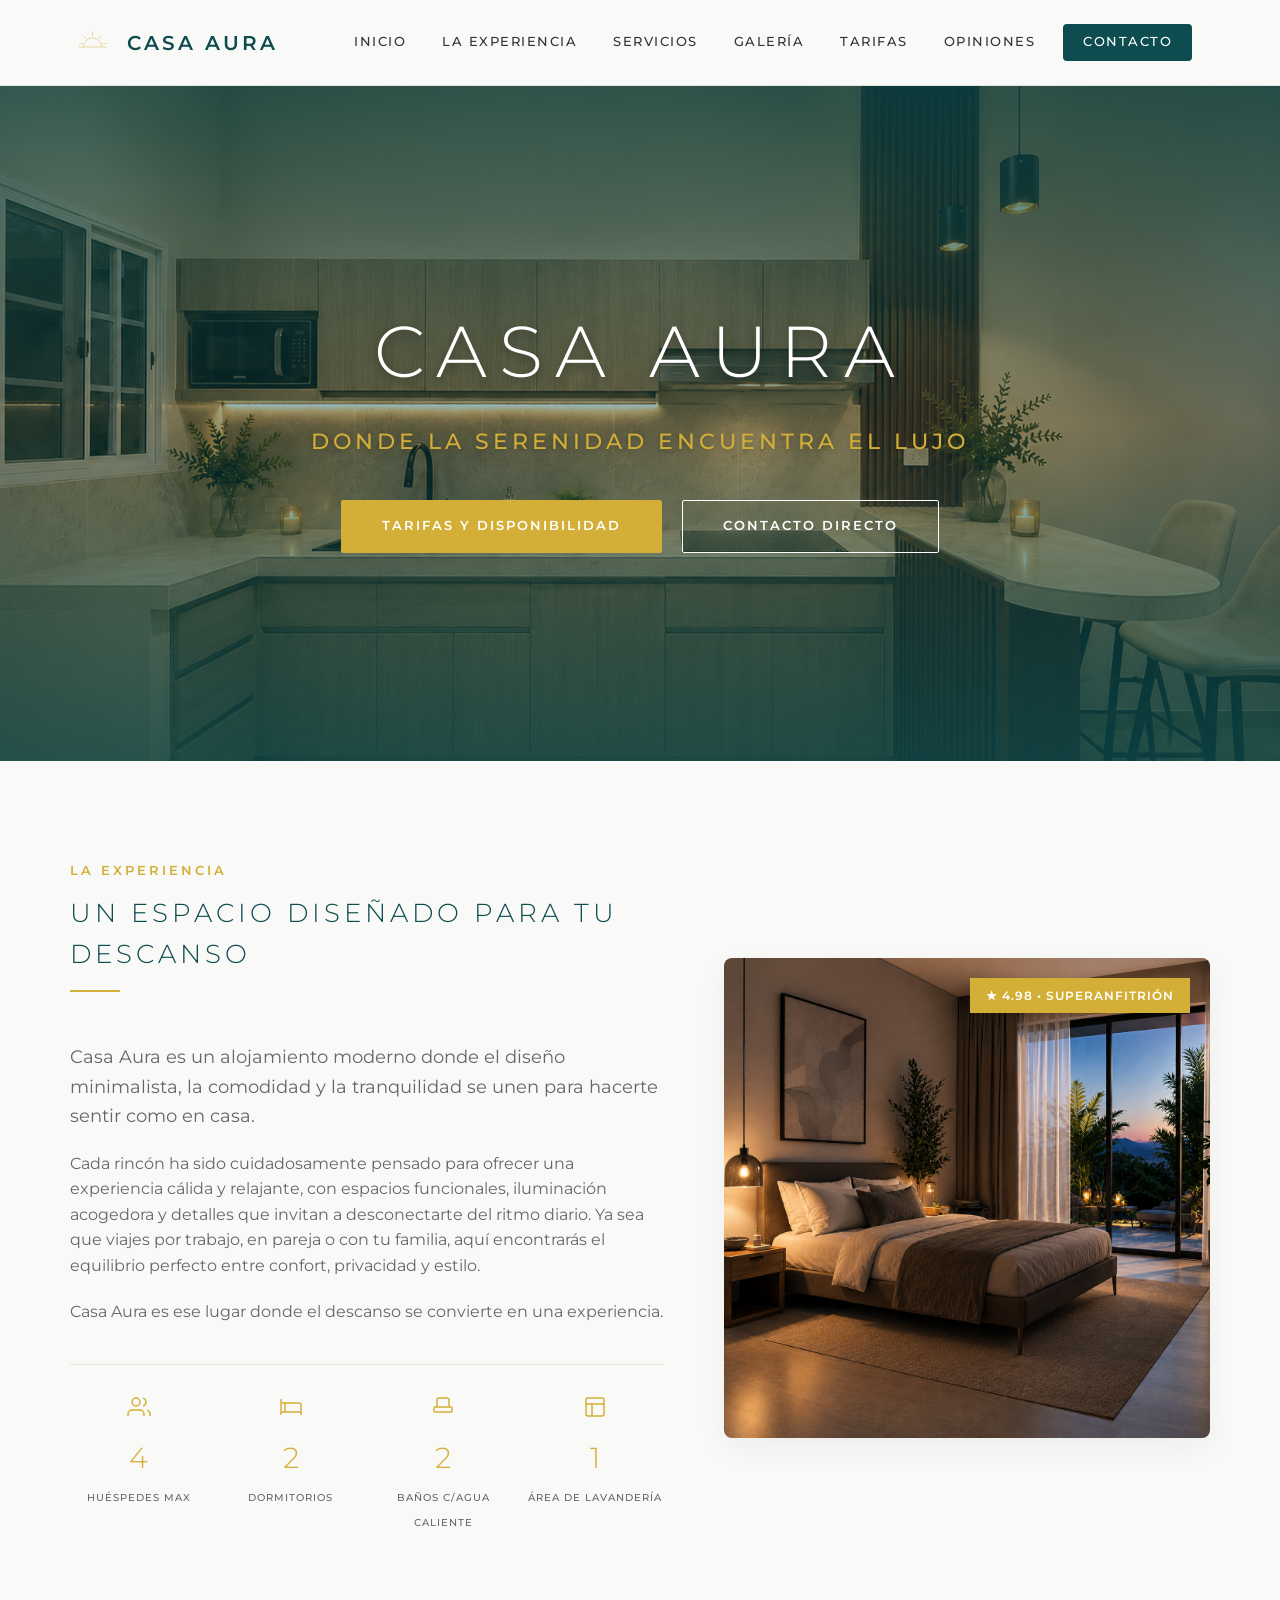
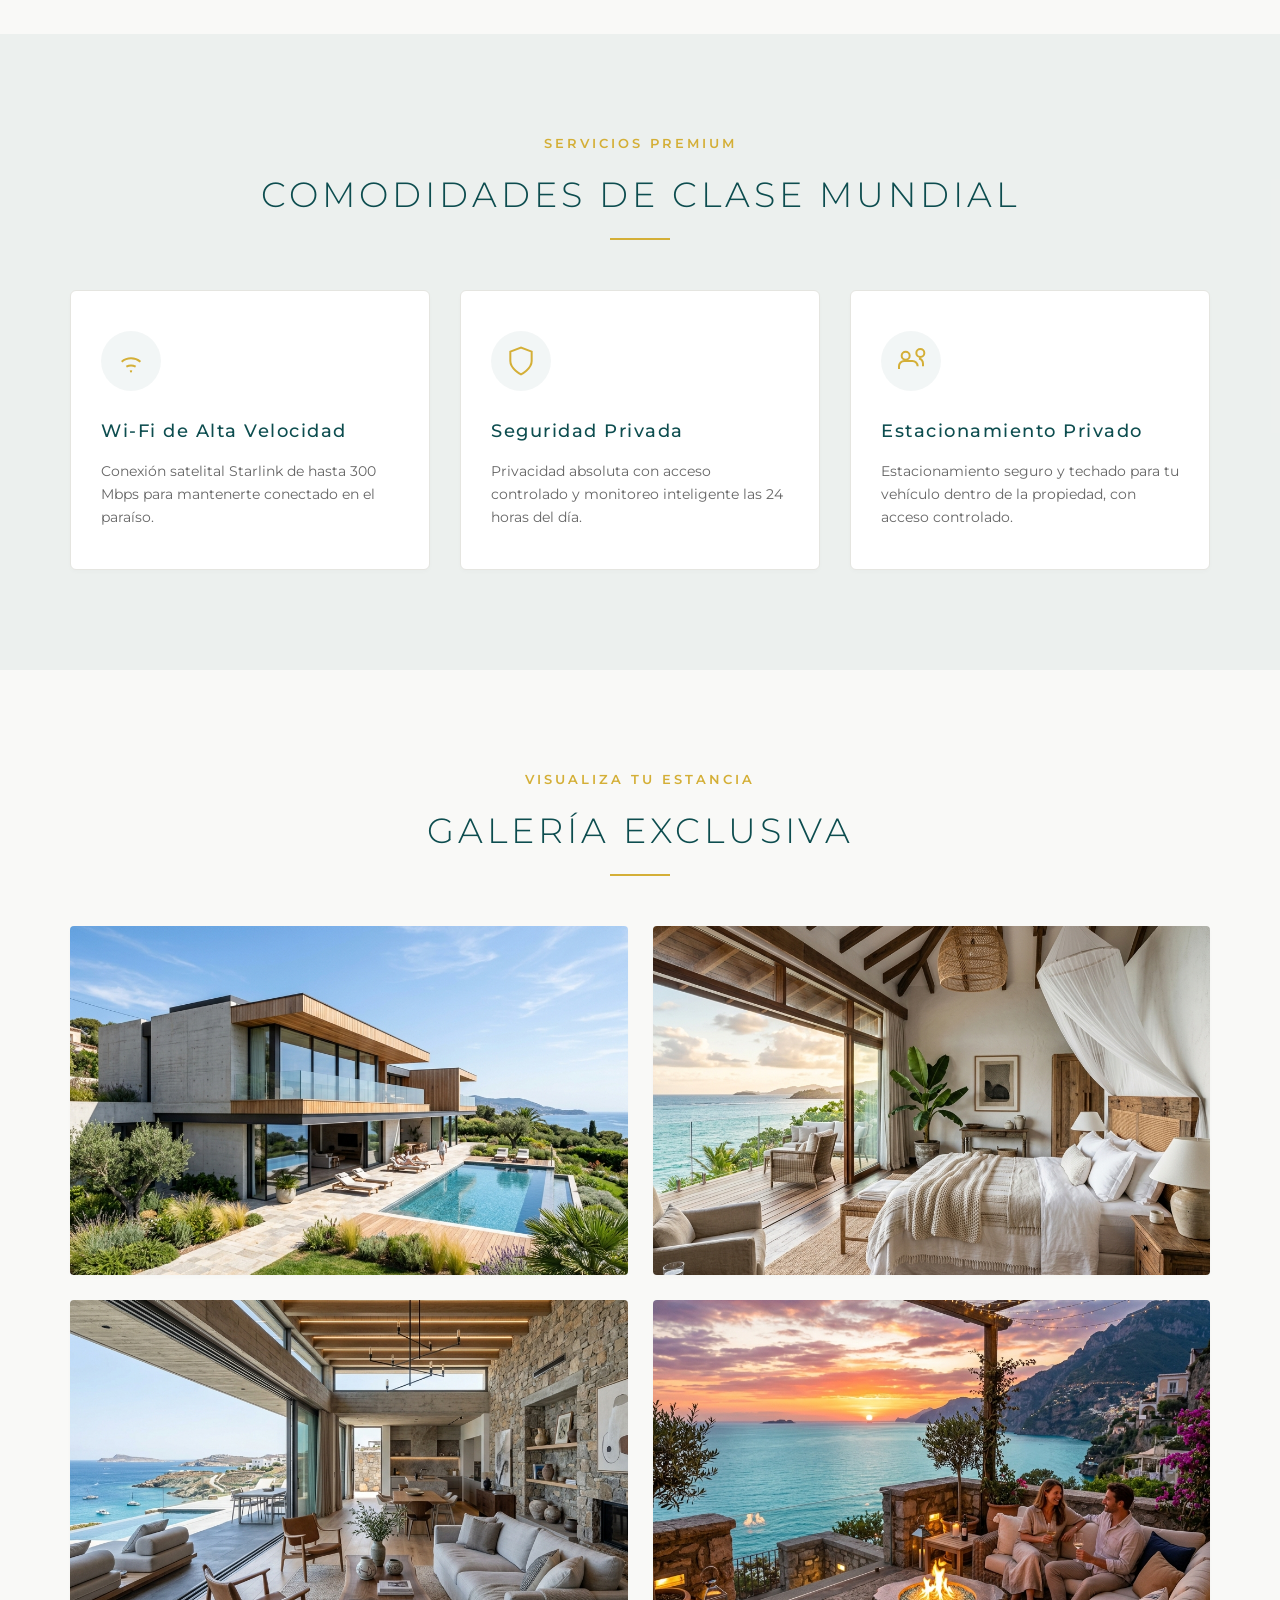
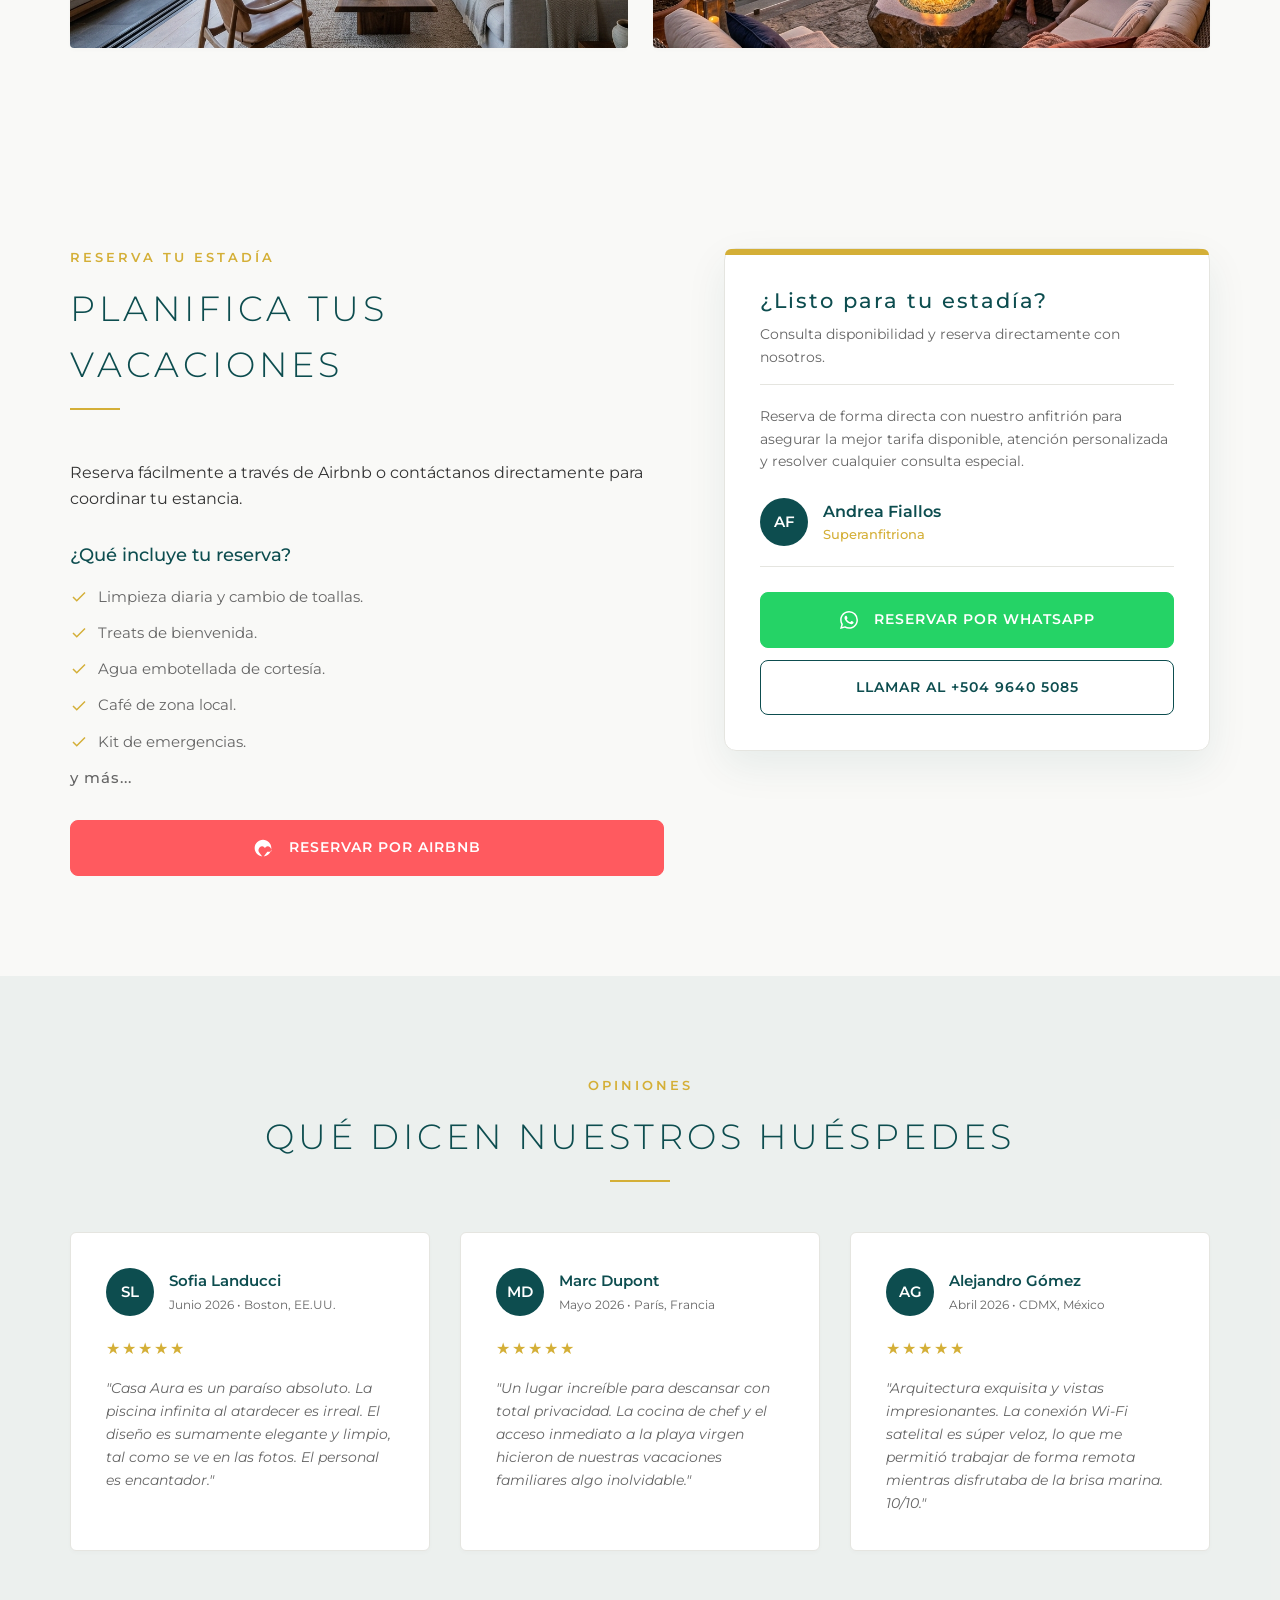
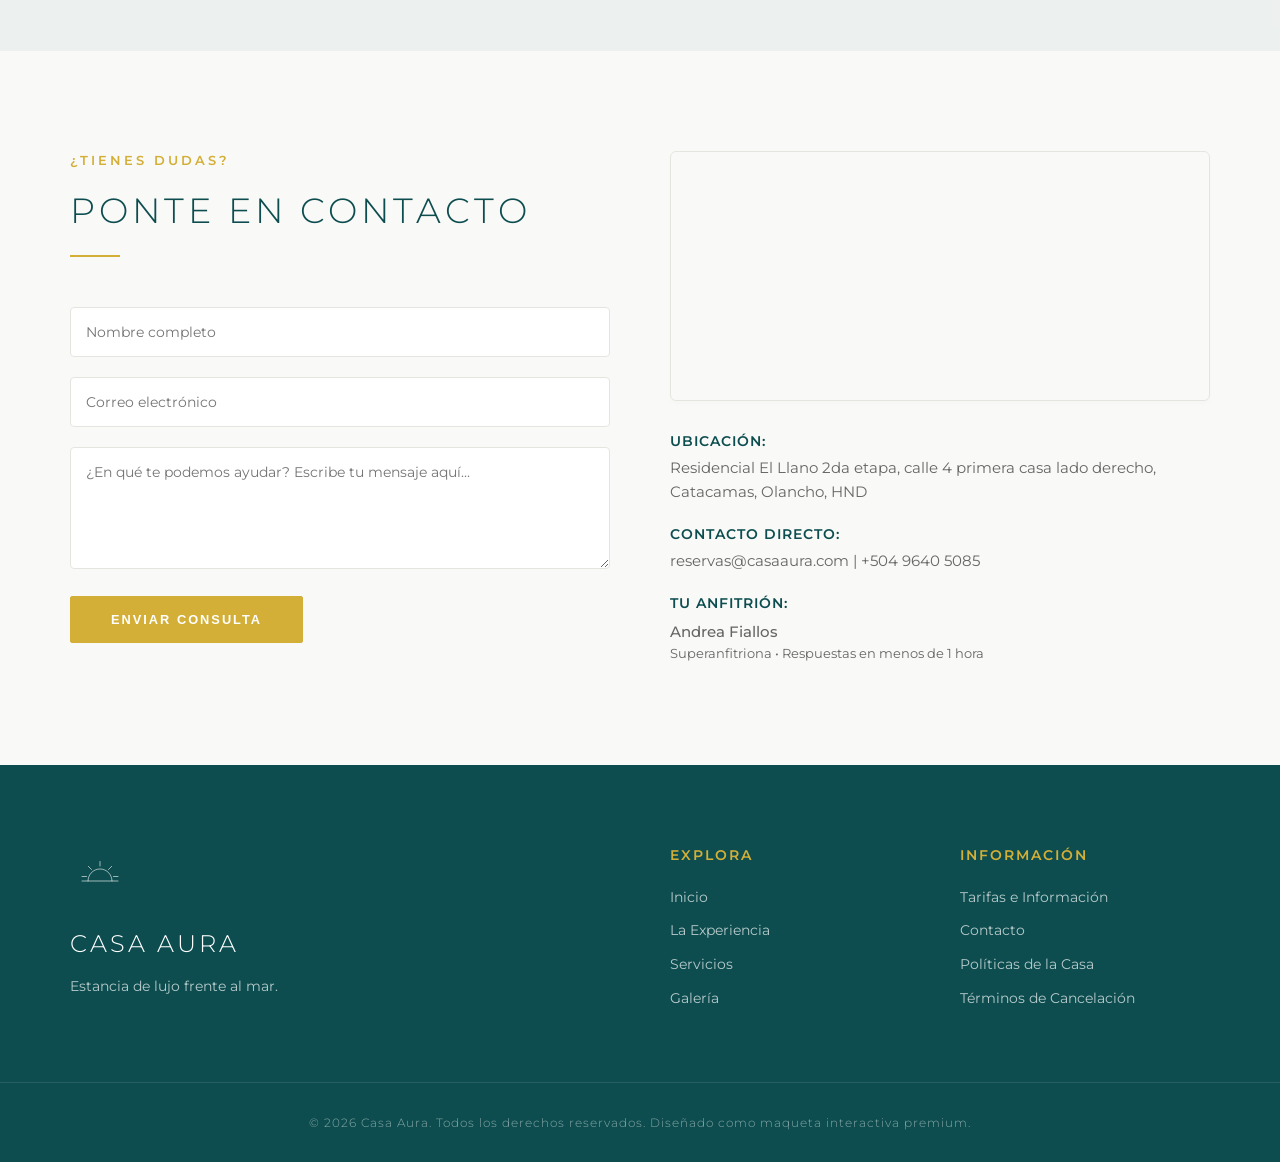
==== commit dc60b5d7: "empanadita_apestosa" ====
--- a/index.html
+++ b/index.html
@@ -15,7 +15,7 @@
             </div>
             <nav>
                 <a href="#inicio">Inicio</a>
-                <a href="#detalles">El Refugio</a>
+                <a href="#detalles">La Experiencia</a>
                 <a href="#servicios">Servicios</a>
                 <a href="#galeria">Galería</a>
                 <a href="#reserva">Tarifas</a>
@@ -41,32 +41,37 @@
         <div class="container">
             <div class="details-grid">
                 <div class="details-text">
-                    <span class="section-tagline">El Refugio</span>
-                    <h2 class="section-title left">Una Experiencia Exclusiva frente al Mar</h2>
-                    <p class="lead">Casa Aura es una obra maestra de diseño minimalista y calidez costera, ubicada en una playa privada de arena dorada.</p>
-                    <p>Diseñada para integrarse armoniosamente con su entorno natural, la villa ofrece una desconexión total sin sacrificar el lujo moderno. Disfruta de atardeceres infinitos sobre el Pacífico, espacios abiertos inundados de luz natural y una atención meticulosa a cada detalle de tu estancia.</p>
+                    <span class="section-tagline">La Experiencia</span>
+                    <h2 class="section-title left">Un espacio diseñado para tu descanso</h2>
+                    <p class="lead">Casa Aura es un alojamiento moderno donde el diseño minimalista, la comodidad y la tranquilidad se unen para hacerte sentir como en casa.</p>
+                    <p>Cada rincón ha sido cuidadosamente pensado para ofrecer una experiencia cálida y relajante, con espacios funcionales, iluminación acogedora y detalles que invitan a desconectarte del ritmo diario. Ya sea que viajes por trabajo, en pareja o con tu familia, aquí encontrarás el equilibrio perfecto entre confort, privacidad y estilo.</p>
+                    <p>Casa Aura es ese lugar donde el descanso se convierte en una experiencia.</p>
                     
                     <div class="specs-grid">
                         <div class="spec-item">
-                            <span class="spec-val">6</span>
+                            <svg class="spec-icon" viewBox="0 0 24 24" width="24" height="24" stroke="currentColor" stroke-width="1.5" fill="none"><path d="M17 21v-2a4 4 0 0 0-4-4H5a4 4 0 0 0-4 4v2"/><circle cx="9" cy="7" r="4"/><path d="M23 21v-2a4 4 0 0 0-3-3.87"/><path d="M16 3.13a4 4 0 0 1 0 7.75"/></svg>
+                            <span class="spec-val">4</span>
                             <span class="spec-lbl">Huéspedes Max</span>
                         </div>
                         <div class="spec-item">
-                            <span class="spec-val">3</span>
+                            <svg class="spec-icon" viewBox="0 0 24 24" width="24" height="24" stroke="currentColor" stroke-width="1.5" fill="none"><path d="M2 4v16"/><path d="M2 8h18a2 2 0 0 1 2 2v10"/><path d="M2 17h20"/><path d="M6 8v9"/></svg>
+                            <span class="spec-val">2</span>
                             <span class="spec-lbl">Dormitorios</span>
                         </div>
                         <div class="spec-item">
-                            <span class="spec-val">3.5</span>
-                            <span class="spec-lbl">Baños</span>
+                            <svg class="spec-icon" viewBox="0 0 24 24" width="24" height="24" stroke="currentColor" stroke-width="1.5" fill="none"><path d="M4 12h16a1 1 0 0 1 1 1v3a1 1 0 0 1-1 1H4a1 1 0 0 1-1-1v-3a1 1 0 0 1 1-1z"/><path d="M6 12V5a2 2 0 0 1 2-2h8a2 2 0 0 1 2 2v7"/></svg>
+                            <span class="spec-val">2</span>
+                            <span class="spec-lbl">Baños c/agua caliente</span>
                         </div>
                         <div class="spec-item">
-                            <span class="spec-val">320 m²</span>
-                            <span class="spec-lbl">Área Habitable</span>
+                            <svg class="spec-icon" viewBox="0 0 24 24" width="24" height="24" stroke="currentColor" stroke-width="1.5" fill="none"><rect x="3" y="3" width="18" height="18" rx="2"/><path d="M3 9h18"/><path d="M9 21V9"/></svg>
+                            <span class="spec-val">1</span>
+                            <span class="spec-lbl">Área de Lavandería</span>
                         </div>
                     </div>
                 </div>
                 <div class="details-image-card">
-                    <img src="assets/gallery_exterior.jpg" alt="Fachada de Casa Aura" class="details-img">
+                    <img src="assets/casa_aura_habitacion.png" alt="Habitación de Casa Aura" class="details-img">
                     <div class="badge-gold">★ 4.98 • Superanfitrión</div>
                 </div>
             </div>
@@ -80,20 +85,6 @@
             <div class="amenities">
                 <div class="amenity-card">
                     <div class="amenity-icon">
-                        <svg viewBox="0 0 24 24" width="32" height="32" stroke="currentColor" stroke-width="1.5" fill="none"><path d="M2 12h20M2 16h20M2 20h20M12 2v10c0 2.5 1.5 4 4 4"/></svg>
-                    </div>
-                    <h3>Piscina Infinita</h3>
-                    <p>Relájate en nuestra piscina con vistas panorámicas al horizonte marino y tumbonas flotantes.</p>
-                </div>
-                <div class="amenity-card">
-                    <div class="amenity-icon">
-                        <svg viewBox="0 0 24 24" width="32" height="32" stroke="currentColor" stroke-width="1.5" fill="none"><path d="M12 2v20M17 5H9.5a3.5 3.5 0 0 0 0 7h5a3.5 3.5 0 0 1 0 7H6"/></svg>
-                    </div>
-                    <h3>Cocina Gourmet</h3>
-                    <p>Equipada con lo último en tecnología culinaria de alta gama y barra desayunadora de cuarzo.</p>
-                </div>
-                <div class="amenity-card">
-                    <div class="amenity-icon">
                         <svg viewBox="0 0 24 24" width="32" height="32" stroke="currentColor" stroke-width="1.5" fill="none"><path d="M5 12.55a11 11 0 0 1 14.08 0M8.5 16.3a7.5 7.5 0 0 1 7 0M11.24 19.86a3 3 0 0 1 1.52 0M12 22v.01"/></svg>
                     </div>
                     <h3>Wi-Fi de Alta Velocidad</h3>
@@ -108,17 +99,10 @@
                 </div>
                 <div class="amenity-card">
                     <div class="amenity-icon">
-                        <svg viewBox="0 0 24 24" width="32" height="32" stroke="currentColor" stroke-width="1.5" fill="none"><path d="M2 17l10 5 10-5M2 12l10 5 10-5M21 7.5v9M3 7.5v9M12 2L2 7l10 5 10-5-10-5z"/></svg>
-                    </div>
-                    <h3>Acceso a Playa</h3>
-                    <p>Acceso directo y exclusivo a una playa virgen y semi-privada a solo unos pasos de la terraza.</p>
-                </div>
-                <div class="amenity-card">
-                    <div class="amenity-icon">
-                        <svg viewBox="0 0 24 24" width="32" height="32" stroke="currentColor" stroke-width="1.5" fill="none"><path d="M20 21v-2a4 4 0 0 0-4-4H8a4 4 0 0 0-4 4v2M12 11a4 4 0 1 0 0-8 4 4 0 0 0 0 8z"/></svg>
-                    </div>
-                    <h3>Servicios Concierge</h3>
-                    <p>Reservas para cenas, masajes en la villa, alquiler de yates o contratación de un chef privado.</p>
+                        <svg viewBox="0 0 24 24" width="32" height="32" stroke="currentColor" stroke-width="1.5" fill="none"><path d="M17 16a4 4 0 0 0-4-4H7a4 4 0 0 0-4 4v2M5 8a3 3 0 1 0 6 0 3 3 0 0 0-6 0zM21 16v-2a4 4 0 0 0-3-3.85M19 3a3 3 0 1 0 0 6 3 3 0 0 0 0-6z"/></svg>
+                    </div>
+                    <h3>Estacionamiento Privado</h3>
+                    <p>Estacionamiento seguro y techado para tu vehículo dentro de la propiedad, con acceso controlado.</p>
                 </div>
             </div>
         </div>
@@ -161,9 +145,9 @@
         <div class="container">
             <div class="booking-layout">
                 <div class="booking-info">
-                    <span class="section-tagline">Precios & Calendario</span>
+                    <span class="section-tagline">Reserva tu estadía</span>
                     <h2 class="section-title left">Planifica tus Vacaciones</h2>
-                    <p>Comprueba la disponibilidad estimada en nuestro calendario y contacta directamente con nosotros para coordinar tu estancia y confirmar tu tarifa especial.</p>
+                    <p>Reserva fácilmente a través de Airbnb o contáctanos directamente para coordinar tu estancia.</p>
                     
                     <div class="included-services">
                         <h3>¿Qué incluye tu reserva?</h3>
@@ -174,45 +158,34 @@
                             </li>
                             <li>
                                 <svg class="list-icon" viewBox="0 0 24 24" width="18" height="18" stroke="currentColor" stroke-width="2" fill="none"><path d="M20 6L9 17l-5-5"/></svg>
-                                Desayuno de bienvenida preparado por chef local.
-                            </li>
-                            <li>
-                                <svg class="list-icon" viewBox="0 0 24 24" width="18" height="18" stroke="currentColor" stroke-width="2" fill="none"><path d="M20 6L9 17l-5-5"/></svg>
-                                Bebidas de cortesía en la nevera de la piscina.
-                            </li>
-                            <li>
-                                <svg class="list-icon" viewBox="0 0 24 24" width="18" height="18" stroke="currentColor" stroke-width="2" fill="none"><path d="M20 6L9 17l-5-5"/></svg>
-                                Equipamiento de kayak, paddleboard y snorkel.
-                            </li>
+                                Treats de bienvenida.
+                            </li>
+                            <li>
+                                <svg class="list-icon" viewBox="0 0 24 24" width="18" height="18" stroke="currentColor" stroke-width="2" fill="none"><path d="M20 6L9 17l-5-5"/></svg>
+                                Agua embotellada de cortesía.
+                            </li>
+                            <li>
+                                <svg class="list-icon" viewBox="0 0 24 24" width="18" height="18" stroke="currentColor" stroke-width="2" fill="none"><path d="M20 6L9 17l-5-5"/></svg>
+                                Café de zona local.
+                            </li>
+                            <li>
+                                <svg class="list-icon" viewBox="0 0 24 24" width="18" height="18" stroke="currentColor" stroke-width="2" fill="none"><path d="M20 6L9 17l-5-5"/></svg>
+                                Kit de emergencias.
+                            </li>
+                            <li class="li-more">y más...</li>
                         </ul>
                     </div>
 
-                    <!-- CSS Mockup Calendar -->
-                    <div class="calendar-mockup">
-                        <div class="calendar-header">
-                            <span>Julio 2026</span>
-                            <div class="calendar-nav"><span>&lt;</span><span>&gt;</span></div>
-                        </div>
-                        <div class="calendar-weekdays">
-                            <span>Do</span><span>Lu</span><span>Ma</span><span>Mi</span><span>Ju</span><span>Vi</span><span>Sá</span>
-                        </div>
-                        <div class="calendar-days">
-                            <span class="day muted">28</span><span class="day muted">29</span><span class="day muted">30</span><span class="day">1</span><span class="day">2</span><span class="day booked">3</span><span class="day booked">4</span>
-                            <span class="day booked">5</span><span class="day booked">6</span><span class="day">7</span><span class="day">8</span><span class="day">9</span><span class="day active-start">10</span><span class="day active">11</span>
-                            <span class="day active">12</span><span class="day active">13</span><span class="day active">14</span><span class="day active">15</span><span class="day active">16</span><span class="day active-end">17</span><span class="day">18</span>
-                            <span class="day">19</span><span class="day">20</span><span class="day">21</span><span class="day">22</span><span class="day booked">23</span><span class="day booked">24</span><span class="day booked">25</span>
-                            <span class="day">26</span><span class="day">27</span><span class="day">28</span><span class="day">29</span><span class="day">30</span><span class="day">31</span><span class="day muted">1</span>
-                        </div>
-                    </div>
+                    <a href="#" target="_blank" class="btn btn-airbnb">
+                        <svg viewBox="0 0 24 24" width="20" height="20" fill="currentColor" style="margin-right: 8px; vertical-align: middle;"><path d="M12 2C6.5 2 2 6.5 2 12s4.5 10 10 10 10-4.5 10-10S17.5 2 12 2zm5.1 14.5c-.3.7-1.5 1.9-2.6 3.5-.7 1-1.4 2-2.5 2s-1.8-1-2.5-2c-1.1-1.6-2.3-2.8-2.6-3.5-.8-1.9-.2-4.1 1.3-5.5 1.5-1.4 3.8-1.4 5.3 0 .3.3.6.6.8 1 .2-.4.5-.7.8-1 1.5-1.4 3.8-1.4 5.3 0 1.5 1.4 2.1 3.6 1.3 5.5z"/></svg>
+                        Reservar por Airbnb
+                    </a>
                 </div>
 
                 <div class="booking-card">
-                    <div class="booking-price">
-                        <div>
-                            <span class="price-num">$850 USD</span>
-                            <span class="price-lbl">/ noche</span>
-                        </div>
-                        <span class="rating-lbl">★ 4.98 (48 reseñas)</span>
+                    <div class="booking-header">
+                        <h3>¿Listo para tu estadía?</h3>
+                        <p>Consulta disponibilidad y reserva directamente con nosotros.</p>
                     </div>
                     
                     <div class="direct-booking-content">
@@ -229,7 +202,7 @@
                         </div>
 
                         <a href="https://wa.me/50496405085" target="_blank" class="btn btn-whatsapp">
-                            <svg viewBox="0 0 24 24" width="18" height="18" fill="currentColor" style="margin-right: 8px; vertical-align: middle;"><path d="M.057 24l1.687-6.163c-1.041-1.804-1.588-3.849-1.587-5.946C.06 5.348 5.397.01 12.008.01c3.202.001 6.212 1.246 8.477 3.514 2.266 2.268 3.507 5.28 3.505 8.484-.004 6.657-5.34 11.997-11.953 11.997-2.005-.001-3.973-.5-5.739-1.446L0 24zm6.59-4.846c1.6.95 3.188 1.449 4.825 1.451 5.436 0 9.86-4.42 9.864-9.864.002-2.637-1.03-5.114-2.905-6.99C16.557 1.875 14.079.845 11.45.845 6.012.845 1.59 5.265 1.586 10.7c-.001 1.706.452 3.374 1.312 4.834L1.9 20.4l5.05-1.326c1.378.75 2.922 1.155 4.542 1.157zm5.413-11.385c-.223-.497-.457-.507-.669-.516-.172-.007-.371-.007-.57-.007-.2 0-.527.075-.803.376-.277.3-.1.577-.852 1.353-.75.776-.732 2.03-.732 2.03s.06 1.165.732 2.03c.67.863 1.83 2.03 1.83 2.03.3.3.626.526.97.676.345.15.69.15.892.15.202 0 .527-.075.803-.376.277-.3.503-.977.503-.977s.172-.516.172-1.033c0-.517-.172-.751-.277-.864-.105-.113-.371-.225-.57-.376z"/></svg>
+                            <svg viewBox="0 0 24 24" width="18" height="18" fill="currentColor" style="margin-right: 8px; vertical-align: middle;"><path d="M17.472 14.382c-.297-.149-1.758-.867-2.03-.967-.273-.099-.471-.148-.67.15-.197.297-.767.966-.94 1.164-.173.199-.347.223-.644.075-.297-.15-1.255-.463-2.39-1.475-.883-.788-1.48-1.761-1.653-2.059-.173-.297-.018-.458.13-.606.134-.133.298-.347.446-.52.149-.174.198-.298.298-.497.099-.198.05-.371-.025-.52-.075-.149-.669-1.612-.916-2.207-.242-.579-.487-.5-.669-.51-.173-.008-.371-.01-.57-.01-.198 0-.52.074-.792.372-.272.297-1.04 1.016-1.04 2.479 0 1.462 1.065 2.875 1.213 3.074.149.198 2.096 3.2 5.077 4.487.709.306 1.262.489 1.694.625.712.227 1.36.195 1.871.118.571-.085 1.758-.719 2.006-1.413.248-.694.248-1.289.173-1.413-.074-.124-.272-.198-.57-.347m-5.421 7.403h-.004a9.87 9.87 0 01-5.031-1.378l-.361-.214-3.741.982.998-3.648-.235-.374a9.86 9.86 0 01-1.51-5.26c.001-5.45 4.436-9.884 9.888-9.884 2.64 0 5.122 1.03 6.988 2.898a9.825 9.825 0 012.893 6.994c-.003 5.45-4.437 9.884-9.885 9.884m8.413-18.297A11.815 11.815 0 0012.05 0C5.495 0 .16 5.335.157 11.892c0 2.096.547 4.142 1.588 5.945L.057 24l6.305-1.654a11.882 11.882 0 005.683 1.448h.005c6.554 0 11.89-5.335 11.893-11.893a11.821 11.821 0 00-3.48-8.413z"/></svg>
                             Reservar por WhatsApp
                         </a>
                         <a href="tel:+50496405085" class="btn btn-call">
@@ -304,13 +277,8 @@
                 </div>
 
                 <div class="contact-info-container">
-                    <div class="map-mockup">
-                        <div class="map-grid-mockup"></div>
-                        <div class="map-pin">
-                            <div class="pin-dot"></div>
-                            <div class="pin-pulse"></div>
-                        </div>
-                        <span class="map-label">Casa Aura, Catacamas, HND</span>
+                    <div class="map-embed">
+                        <iframe src="https://www.google.com/maps/embed?pb=!1m18!1m12!1m3!1d964.1599673379733!2d-85.8743087567042!3d14.845456559806314!2m3!1f0!2f0!3f0!3m2!1i1024!2i768!4f13.1!3m3!1m2!1s0x8f6c7378ac87cd0b%3A0xde1d1a1c29b90da4!2sCasa%20Aura!5e0!3m2!1ses-419!2shn!4v1783393320569!5m2!1ses-419!2shn" width="100%" height="250" style="border:0;" allowfullscreen=""></iframe>
                     </div>
                     
                     <div class="info-list">
@@ -346,7 +314,7 @@
                 <div>
                     <h4>Explora</h4>
                     <a href="#inicio">Inicio</a>
-                    <a href="#detalles">El Refugio</a>
+<a href="#detalles">La Experiencia</a>
                     <a href="#servicios">Servicios</a>
                     <a href="#galeria">Galería</a>
                 </div>
--- a/css/style.css
+++ b/css/style.css
@@ -166,6 +166,10 @@
     position: relative;
 }
 
+.details-text .section-title {
+    font-size: 1.6rem;
+}
+
 .section-title:not(.left) {
     text-align: center;
 }
@@ -199,7 +203,7 @@
     text-align: center;
     position: relative;
     color: white;
-    background-image: url('../assets/hero_bg.jpg');
+    background-image: url('../assets/casa_aura_cocina.png');
     background-size: cover;
     background-position: center;
     background-repeat: no-repeat;
@@ -326,6 +330,11 @@
     text-align: center;
 }
 
+.spec-icon {
+    color: var(--accent-color);
+    margin-bottom: 8px;
+}
+
 .spec-val {
     display: block;
     font-size: 1.8rem;
@@ -534,6 +543,14 @@
 .list-icon {
     color: var(--accent-color);
     flex-shrink: 0;
+}
+
+.li-more {
+    list-style: none;
+    color: var(--accent-color);
+    font-weight: 500;
+    font-size: 0.85rem;
+    letter-spacing: 1px;
 }
 
 /* CSS Calendar Mockup */
@@ -650,30 +667,23 @@
     border-top-right-radius: 12px;
 }
 
-.booking-price {
-    display: flex;
-    justify-content: space-between;
-    align-items: baseline;
+.booking-header {
     margin-bottom: 20px;
     border-bottom: 1px solid var(--border-color);
     padding-bottom: 15px;
 }
 
-.price-num {
-    font-size: 1.6rem;
-    font-weight: 700;
-    color: var(--primary-color);
-}
-
-.price-lbl {
+.booking-header h3 {
+    color: var(--primary-color);
+    font-size: 1.3rem;
+    font-weight: 500;
+    letter-spacing: 2px;
+    margin-bottom: 6px;
+}
+
+.booking-header p {
+    color: var(--text-muted);
     font-size: 0.9rem;
-    color: var(--text-muted);
-}
-
-.rating-lbl {
-    font-size: 0.8rem;
-    color: var(--text-color);
-    font-weight: 500;
 }
 
 /* Direct booking styling */
@@ -738,6 +748,33 @@
 .btn-whatsapp:hover {
     background-color: #20ba5a;
     border-color: #20ba5a;
+    transform: translateY(-2px);
+}
+
+.btn-airbnb {
+    background-color: #FF5A5F;
+    color: white;
+    border-color: #FF5A5F;
+    width: 100%;
+    text-align: center;
+    border-radius: 8px;
+    padding: 16px;
+    font-weight: 600;
+    text-decoration: none;
+    font-size: 0.85rem;
+    letter-spacing: 1px;
+    text-transform: uppercase;
+    transition: var(--transition);
+    display: flex;
+    justify-content: center;
+    align-items: center;
+    gap: 8px;
+    margin-top: 20px;
+}
+
+.btn-airbnb:hover {
+    background-color: #e0484d;
+    border-color: #e0484d;
     transform: translateY(-2px);
 }
 
@@ -864,87 +901,20 @@
     box-shadow: 0 0 0 3px var(--accent-light);
 }
 
-/* Simulated Map Mockup */
-.map-mockup {
-    height: 250px;
-    background-color: #e3edf2;
-    position: relative;
+/* Google Maps Embed */
+.map-embed {
     border-radius: 6px;
     overflow: hidden;
     border: 1px solid var(--border-color);
     margin-bottom: 30px;
     box-shadow: var(--shadow-sm);
-}
-
-/* Grid pattern to simulate map roads */
-.map-grid-mockup {
+    height: 250px;
+}
+
+.map-embed iframe {
+    display: block;
     width: 100%;
     height: 100%;
-    background-image: 
-        radial-gradient(circle, #bcd1db 15%, transparent 20%),
-        linear-gradient(rgba(255,255,255,0.7) 1px, transparent 1px),
-        linear-gradient(90deg, rgba(255,255,255,0.7) 1px, transparent 1px);
-    background-size: 100px 100px, 30px 30px, 30px 30px;
-    background-position: 0 0, 15px 15px, 15px 15px;
-    opacity: 0.7;
-}
-
-/* Gold map pin */
-.map-pin {
-    position: absolute;
-    top: 50%;
-    left: 50%;
-    transform: translate(-50%, -50%);
-}
-
-.pin-dot {
-    width: 16px;
-    height: 16px;
-    background-color: var(--accent-color);
-    border: 2px solid white;
-    border-radius: 50%;
-    box-shadow: 0 2px 10px rgba(0,0,0,0.3);
-    position: relative;
-    z-index: 2;
-}
-
-.pin-pulse {
-    width: 40px;
-    height: 40px;
-    background-color: var(--accent-light);
-    border-radius: 50%;
-    position: absolute;
-    top: -12px;
-    left: -12px;
-    z-index: 1;
-    animation: pulse 2s infinite;
-}
-
-@keyframes pulse {
-    0% {
-        transform: scale(0.5);
-        opacity: 1;
-    }
-    100% {
-        transform: scale(1.8);
-        opacity: 0;
-    }
-}
-
-.map-label {
-    position: absolute;
-    bottom: 15px;
-    left: 50%;
-    transform: translateX(-50%);
-    background-color: var(--primary-color);
-    color: white;
-    padding: 6px 15px;
-    border-radius: 50px;
-    font-size: 0.75rem;
-    font-weight: 500;
-    letter-spacing: 1px;
-    box-shadow: 0 4px 10px rgba(0,0,0,0.15);
-    white-space: nowrap;
 }
 
 .info-list {
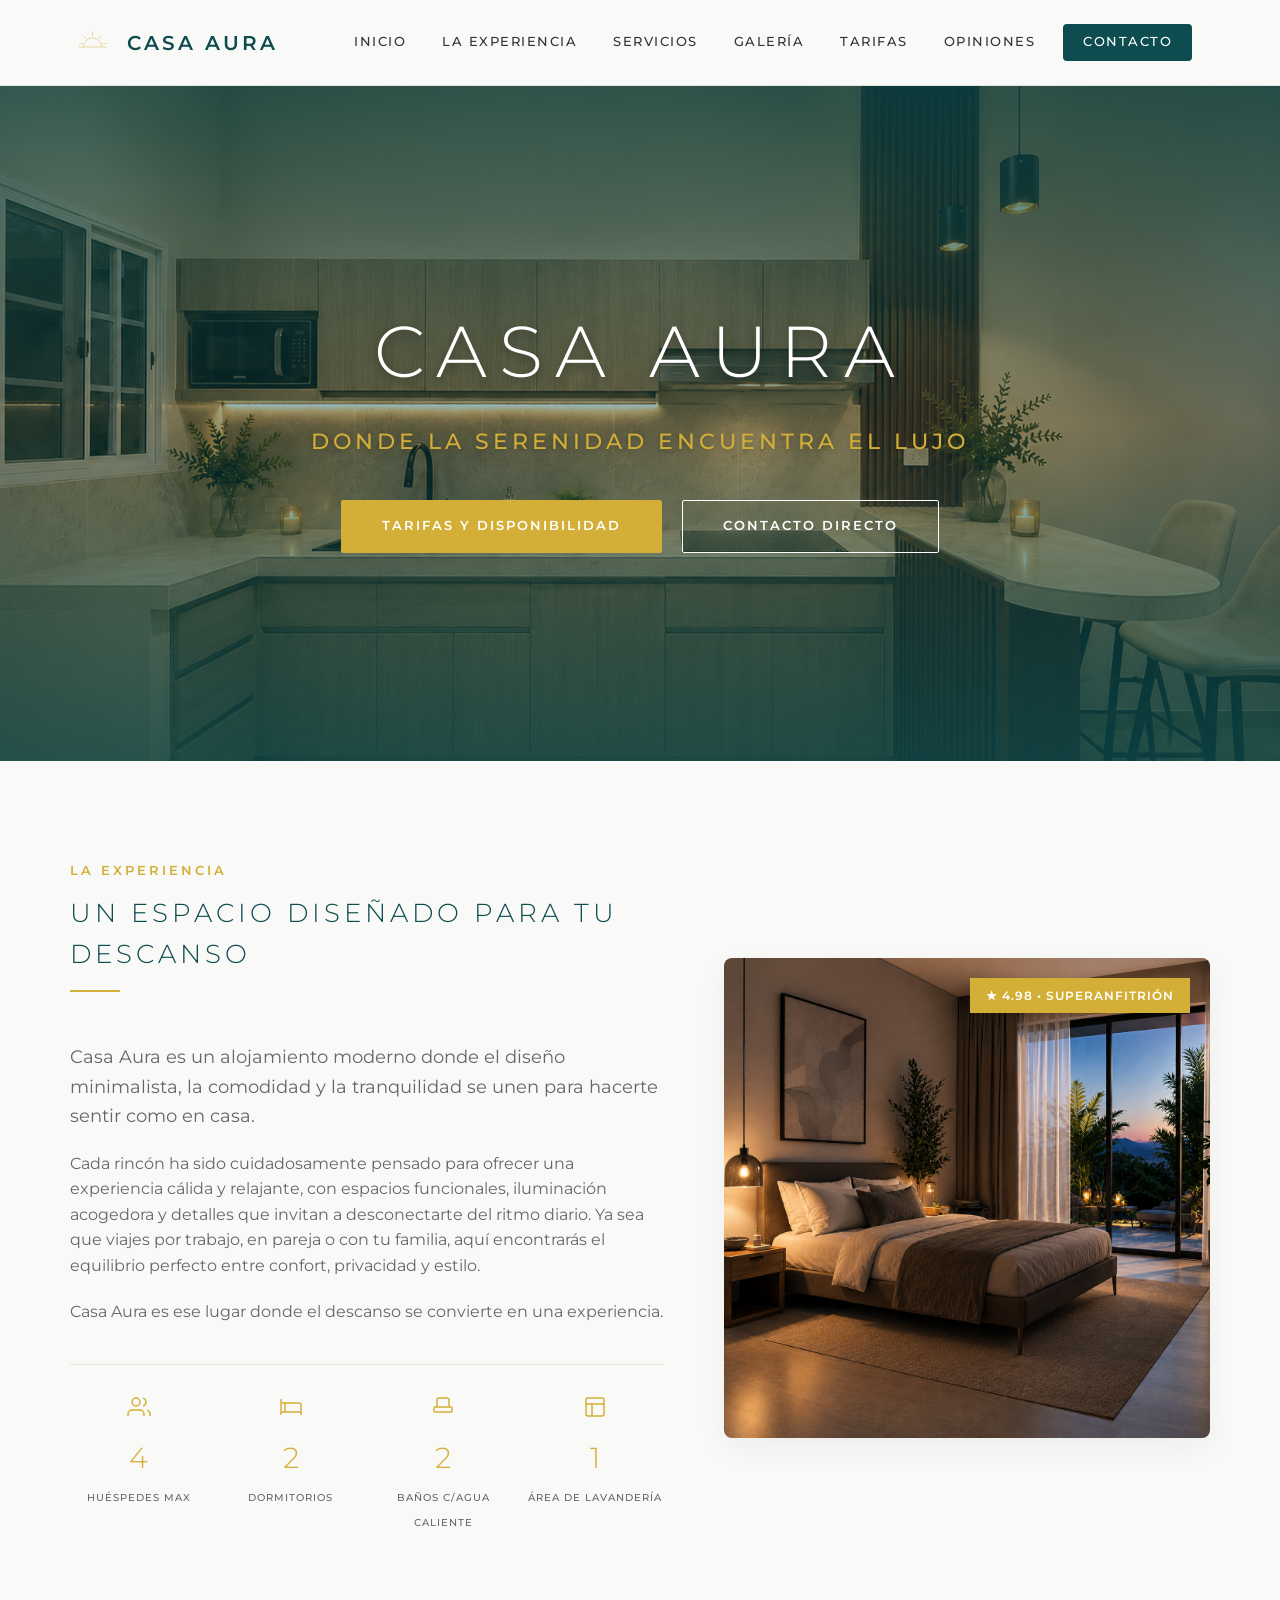
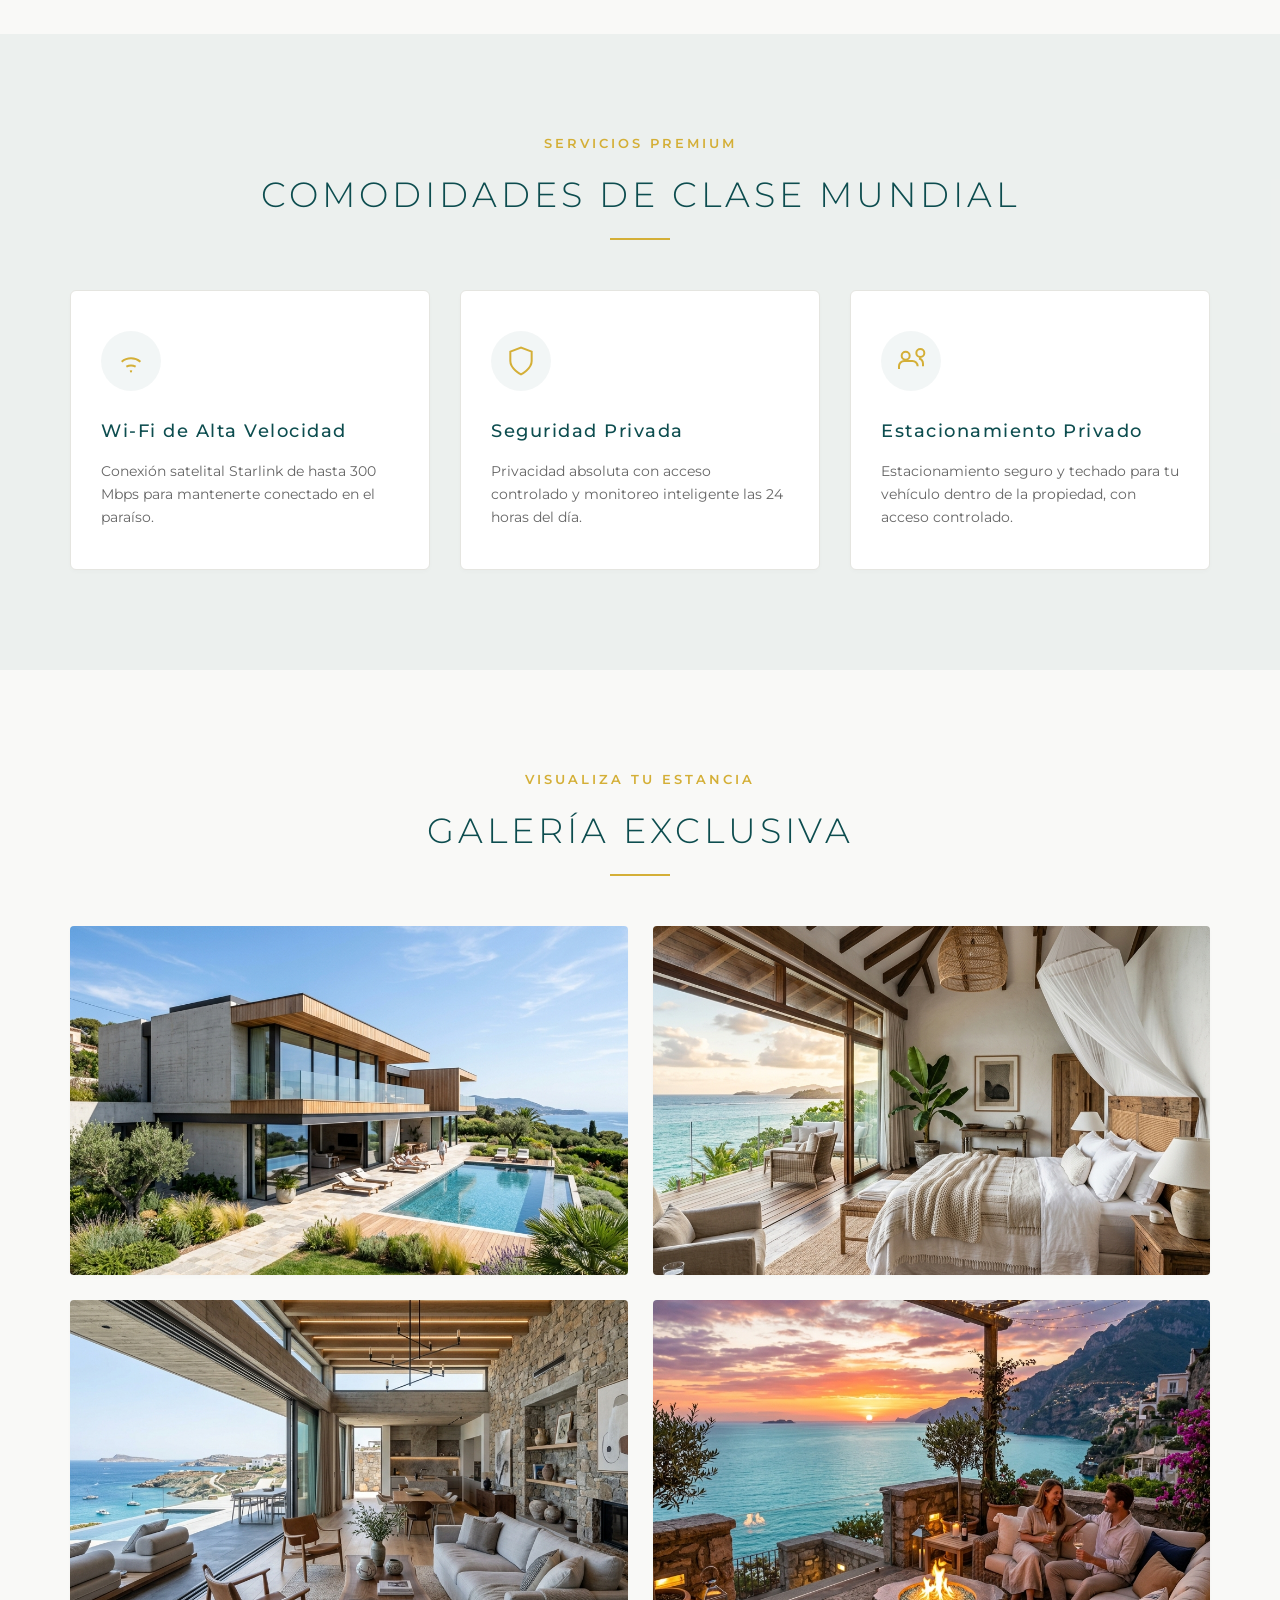
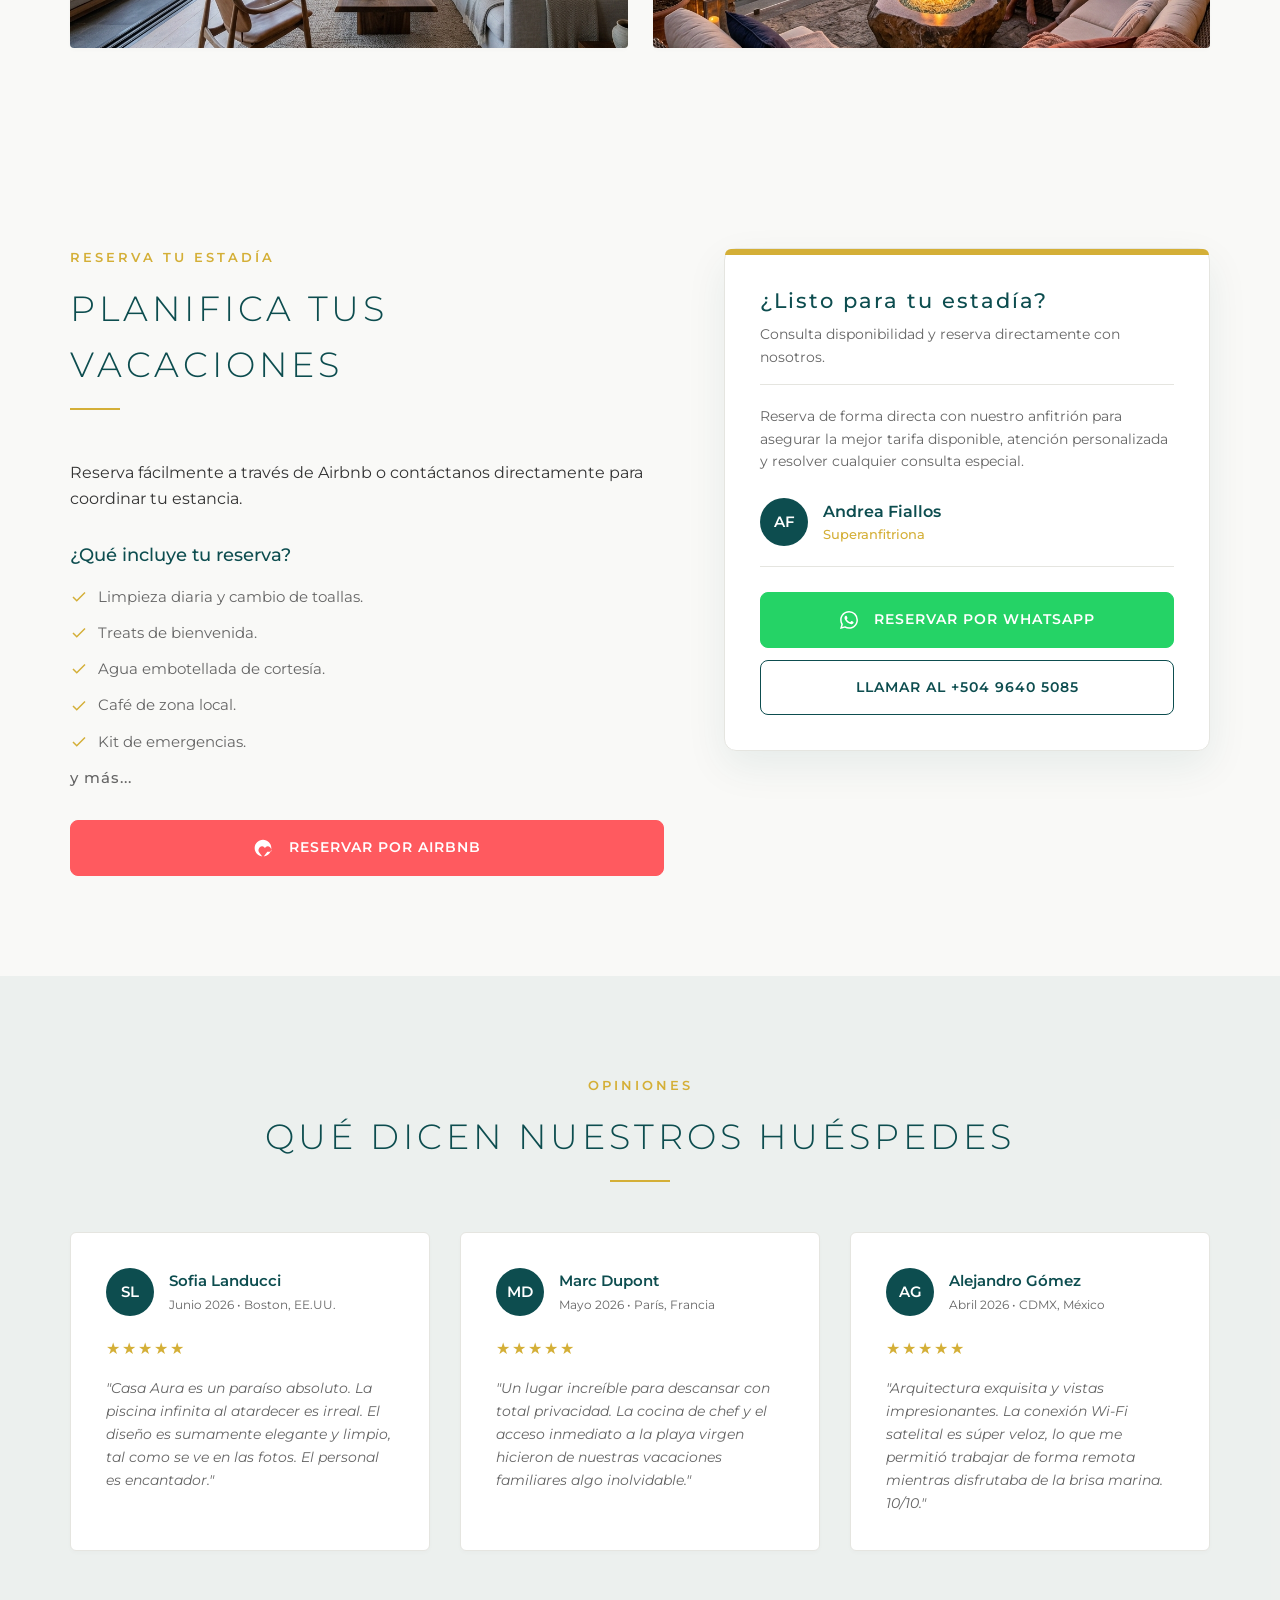
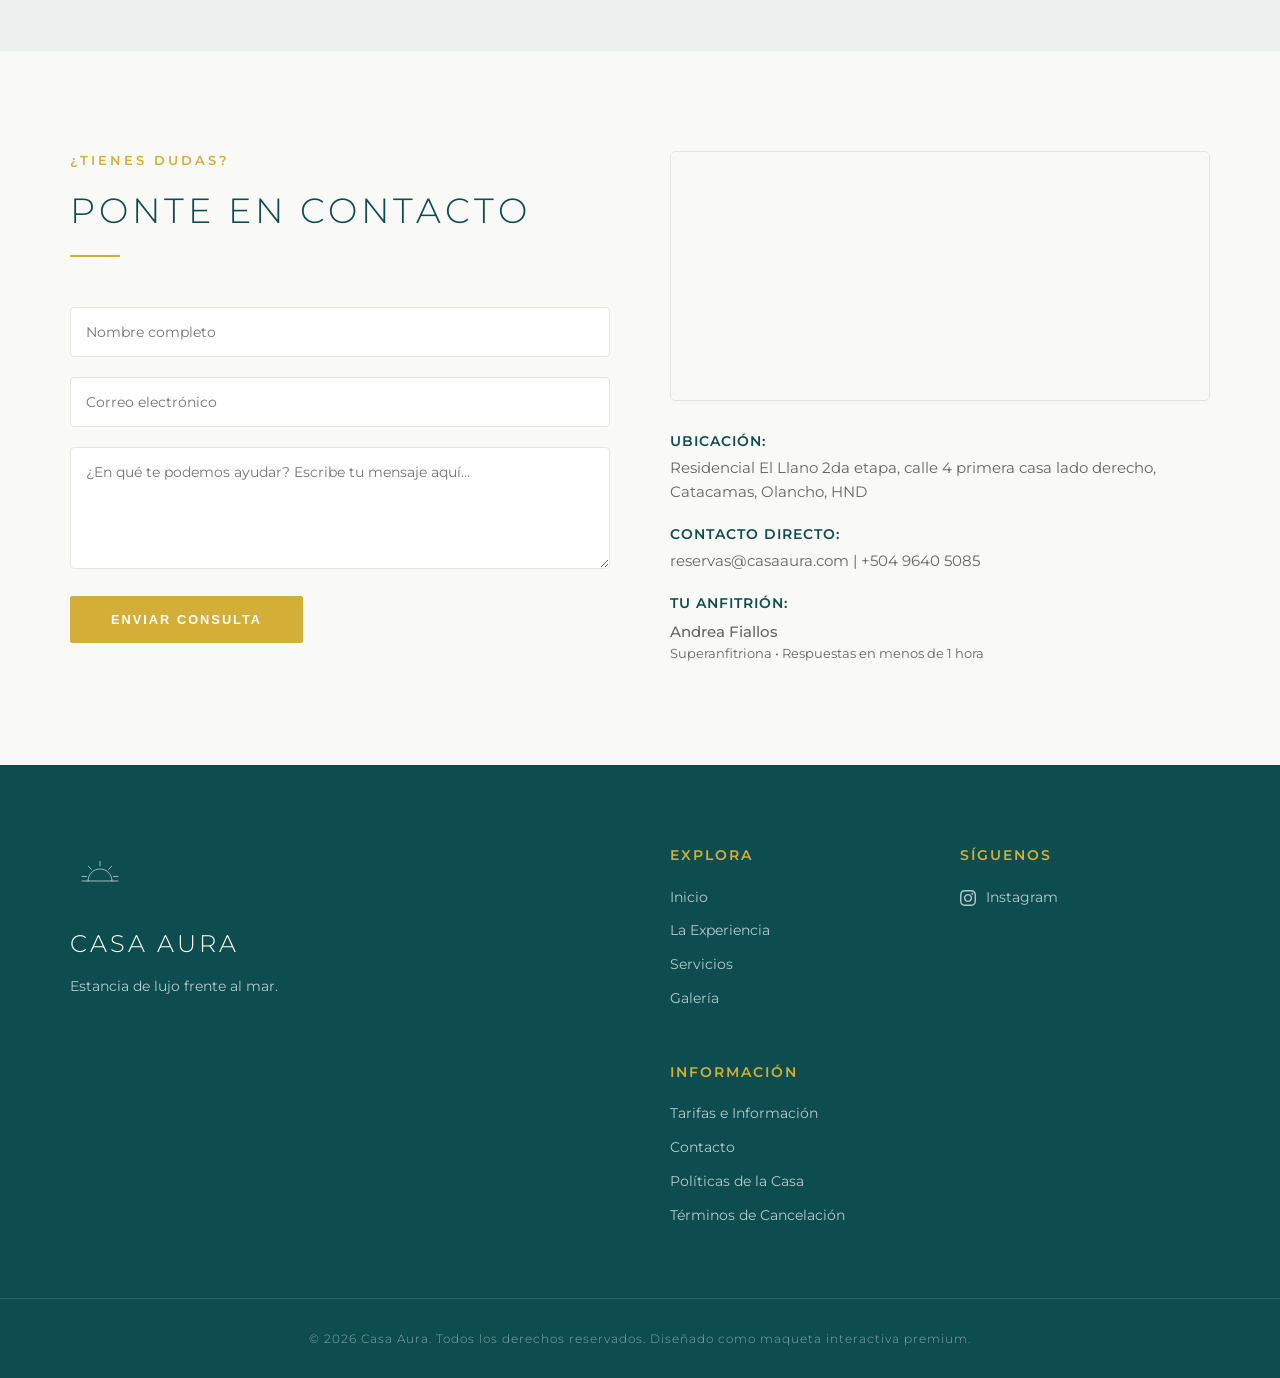
==== commit 7f7ed8a5: "pailitas_jucas" ====
--- a/index.html
+++ b/index.html
@@ -4,6 +4,7 @@
     <meta charset="UTF-8">
     <meta name="viewport" content="width=device-width, initial-scale=1.0">
     <title>Casa Aura | Luxury Beachfront Villa</title>
+    <link rel="icon" type="image/svg+xml" href="assets/logo.svg">
     <link rel="stylesheet" href="css/style.css">
 </head>
 <body>
@@ -319,6 +320,13 @@
                     <a href="#galeria">Galería</a>
                 </div>
                 <div>
+                    <h4>Síguenos</h4>
+                    <a href="https://www.instagram.com/casaaura1503?igsh=ZmV0ZGM2ZmhpMXc1&utm_source=qr" target="_blank" class="footer-social">
+                        <svg viewBox="0 0 24 24" width="16" height="16" fill="currentColor" style="margin-right: 6px; vertical-align: middle;"><path d="M12 2.163c3.204 0 3.584.012 4.85.07 3.252.148 4.771 1.691 4.919 4.919.058 1.265.069 1.645.069 4.849 0 3.205-.012 3.584-.069 4.849-.149 3.225-1.664 4.771-4.919 4.919-1.266.058-1.644.07-4.85.07-3.204 0-3.584-.012-4.849-.07-3.26-.149-4.771-1.699-4.919-4.92-.058-1.265-.07-1.644-.07-4.849 0-3.204.013-3.583.07-4.849.149-3.227 1.664-4.771 4.919-4.919 1.266-.057 1.645-.069 4.849-.069zm0-2.163c-3.259 0-3.667.014-4.947.072-4.358.2-6.78 2.618-6.98 6.98-.059 1.281-.073 1.689-.073 4.948 0 3.259.014 3.668.072 4.948.2 4.358 2.618 6.78 6.98 6.98 1.281.058 1.689.072 4.948.072 3.259 0 3.668-.014 4.948-.072 4.354-.2 6.782-2.618 6.979-6.98.059-1.28.073-1.689.073-4.948 0-3.259-.014-3.667-.072-4.947-.196-4.354-2.617-6.78-6.979-6.98-1.281-.059-1.69-.073-4.949-.073zm0 5.838c-3.403 0-6.162 2.759-6.162 6.162s2.759 6.163 6.162 6.163 6.162-2.759 6.162-6.163c0-3.403-2.759-6.162-6.162-6.162zm0 10.162c-2.209 0-4-1.79-4-4 0-2.209 1.791-4 4-4s4 1.791 4 4c0 2.21-1.791 4-4 4zm6.406-11.845c-.796 0-1.441.645-1.441 1.44s.645 1.44 1.441 1.44c.795 0 1.439-.645 1.439-1.44s-.644-1.44-1.439-1.44z"/></svg>
+                        Instagram
+                    </a>
+                </div>
+                <div>
                     <h4>Información</h4>
                     <a href="#reserva">Tarifas e Información</a>
                     <a href="#contacto">Contacto</a>
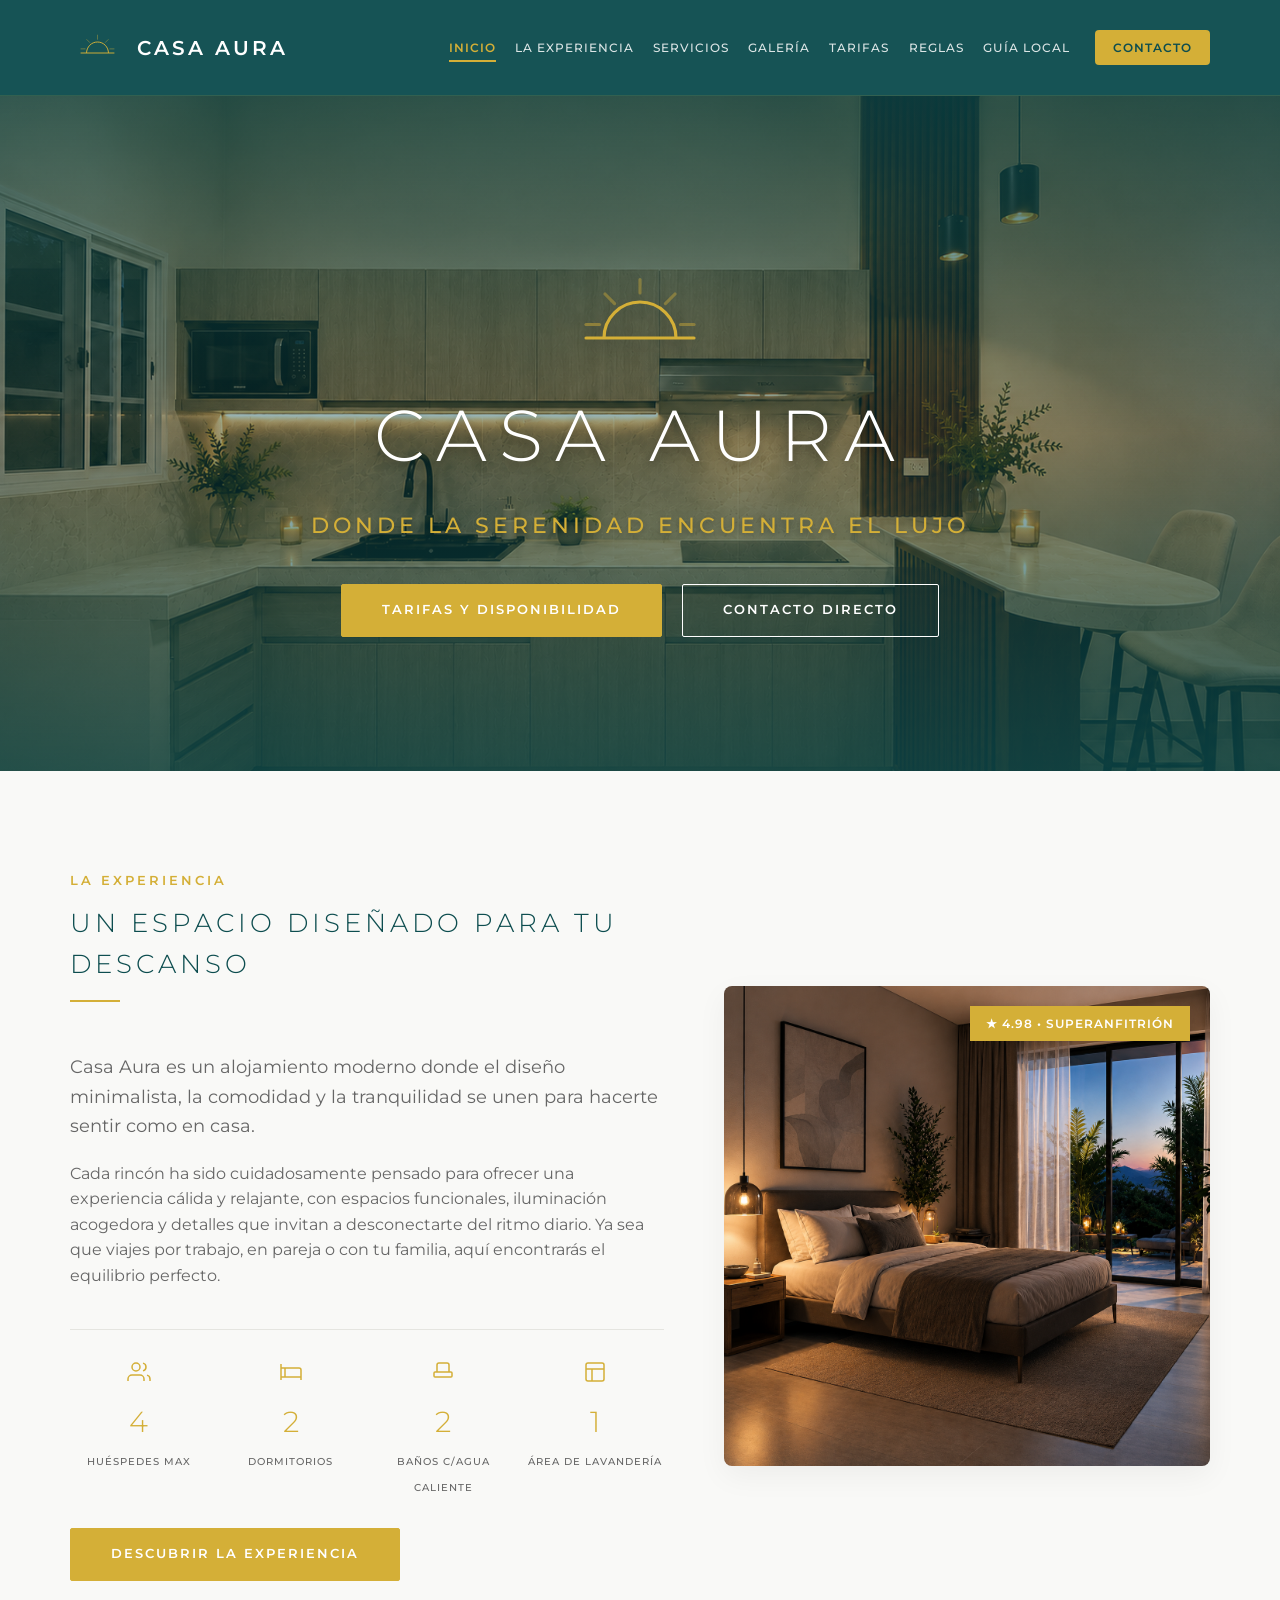
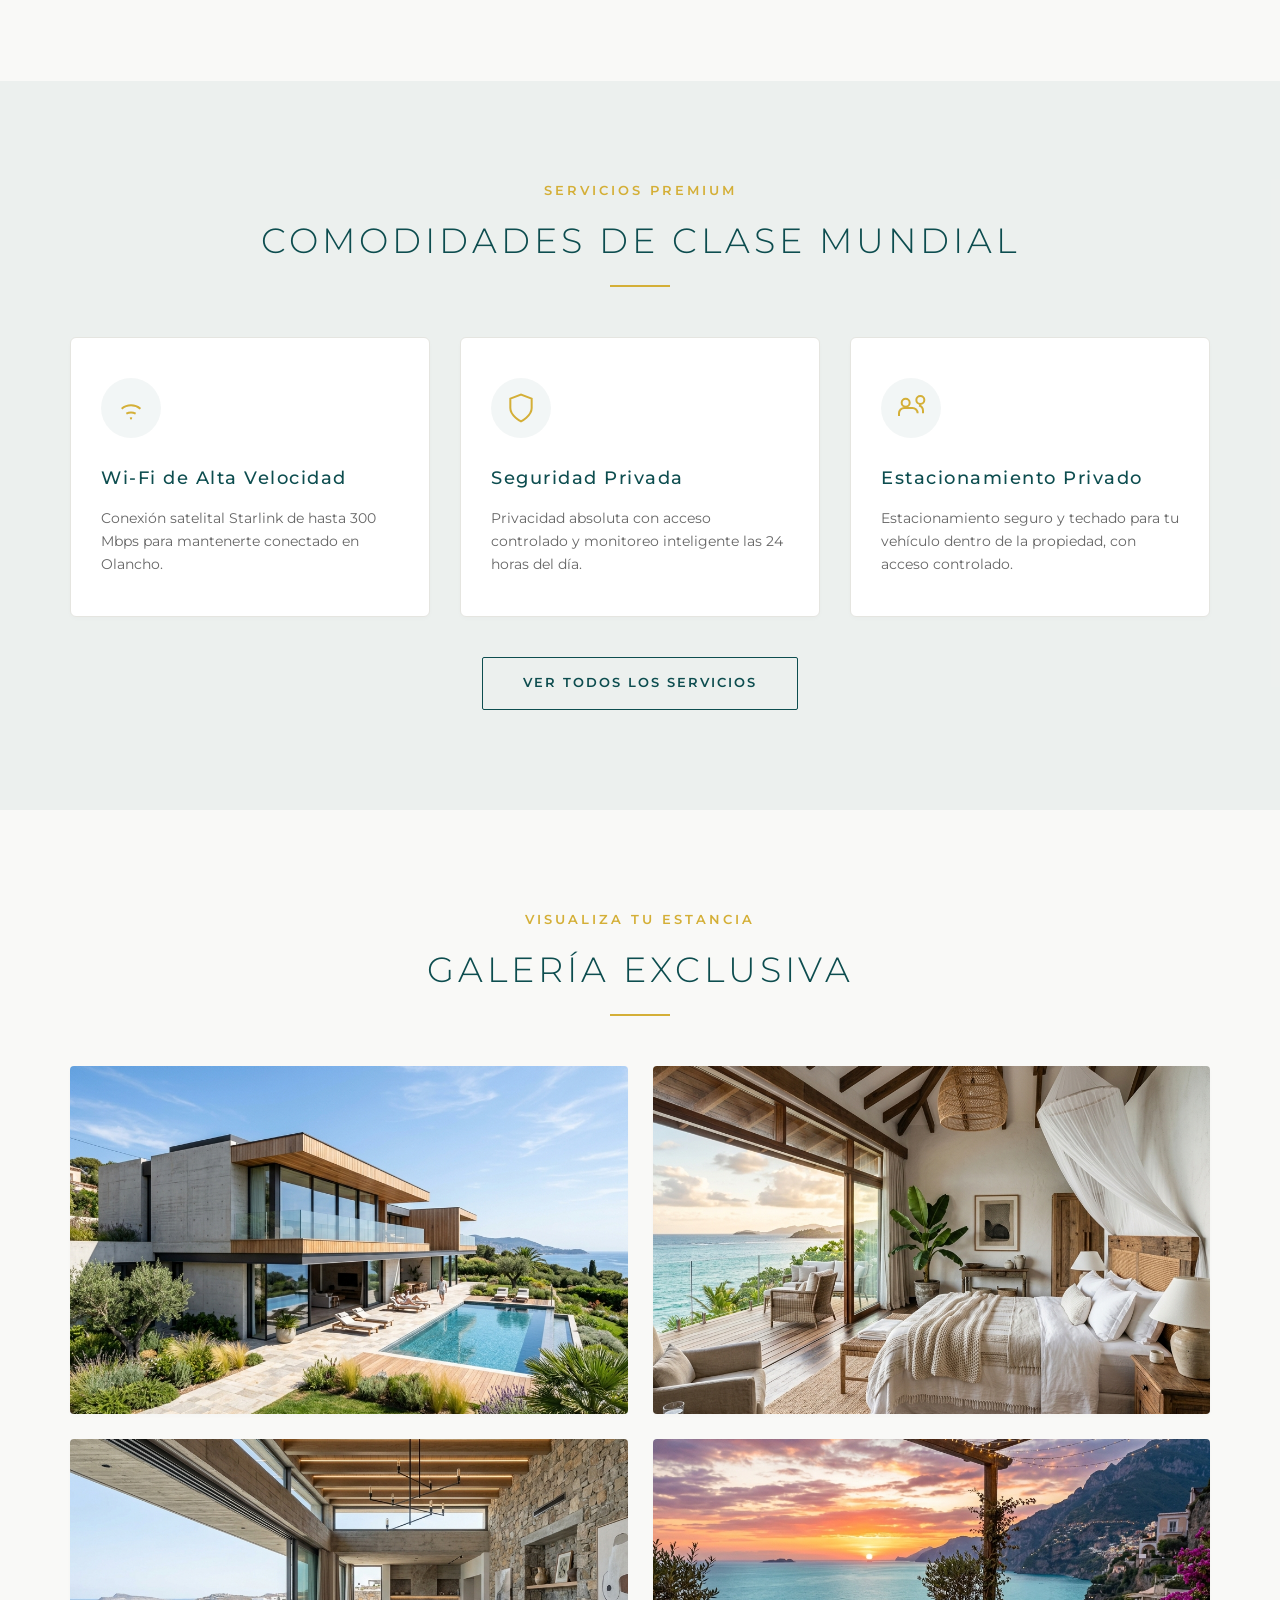
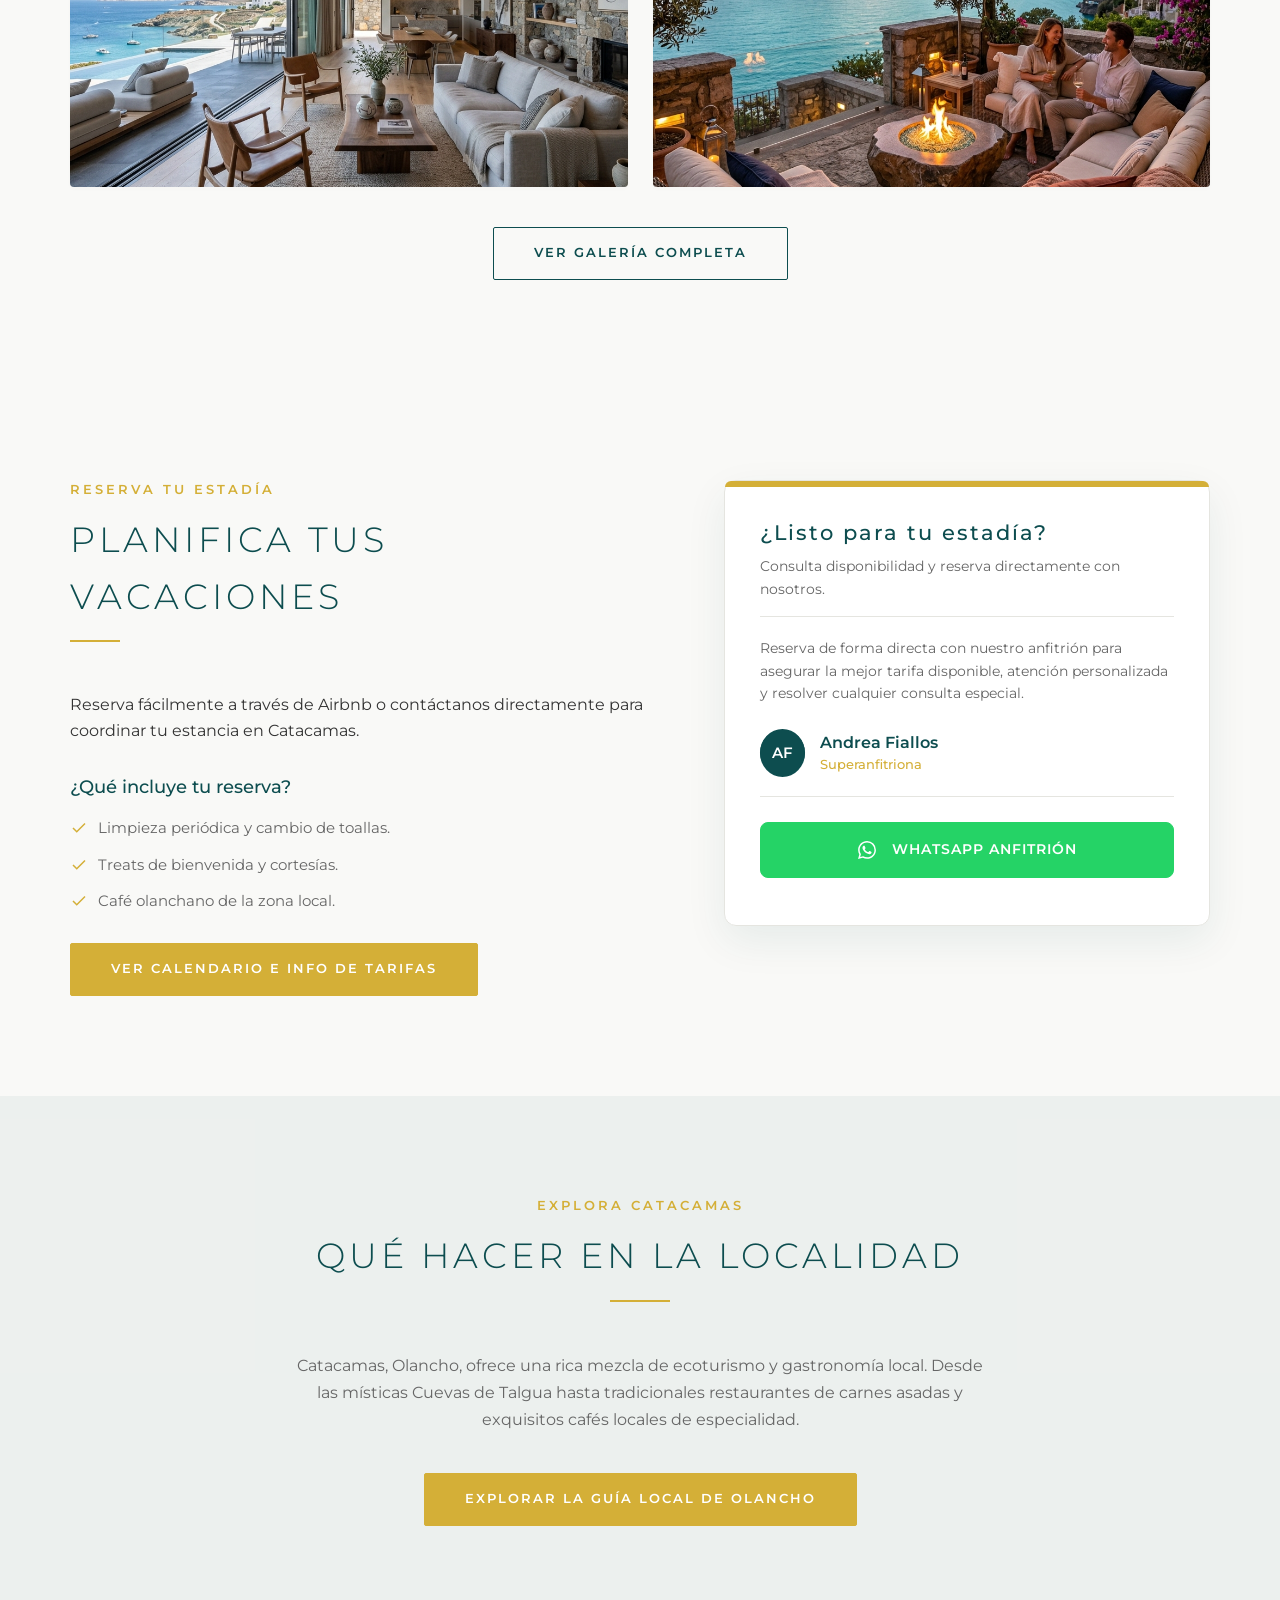
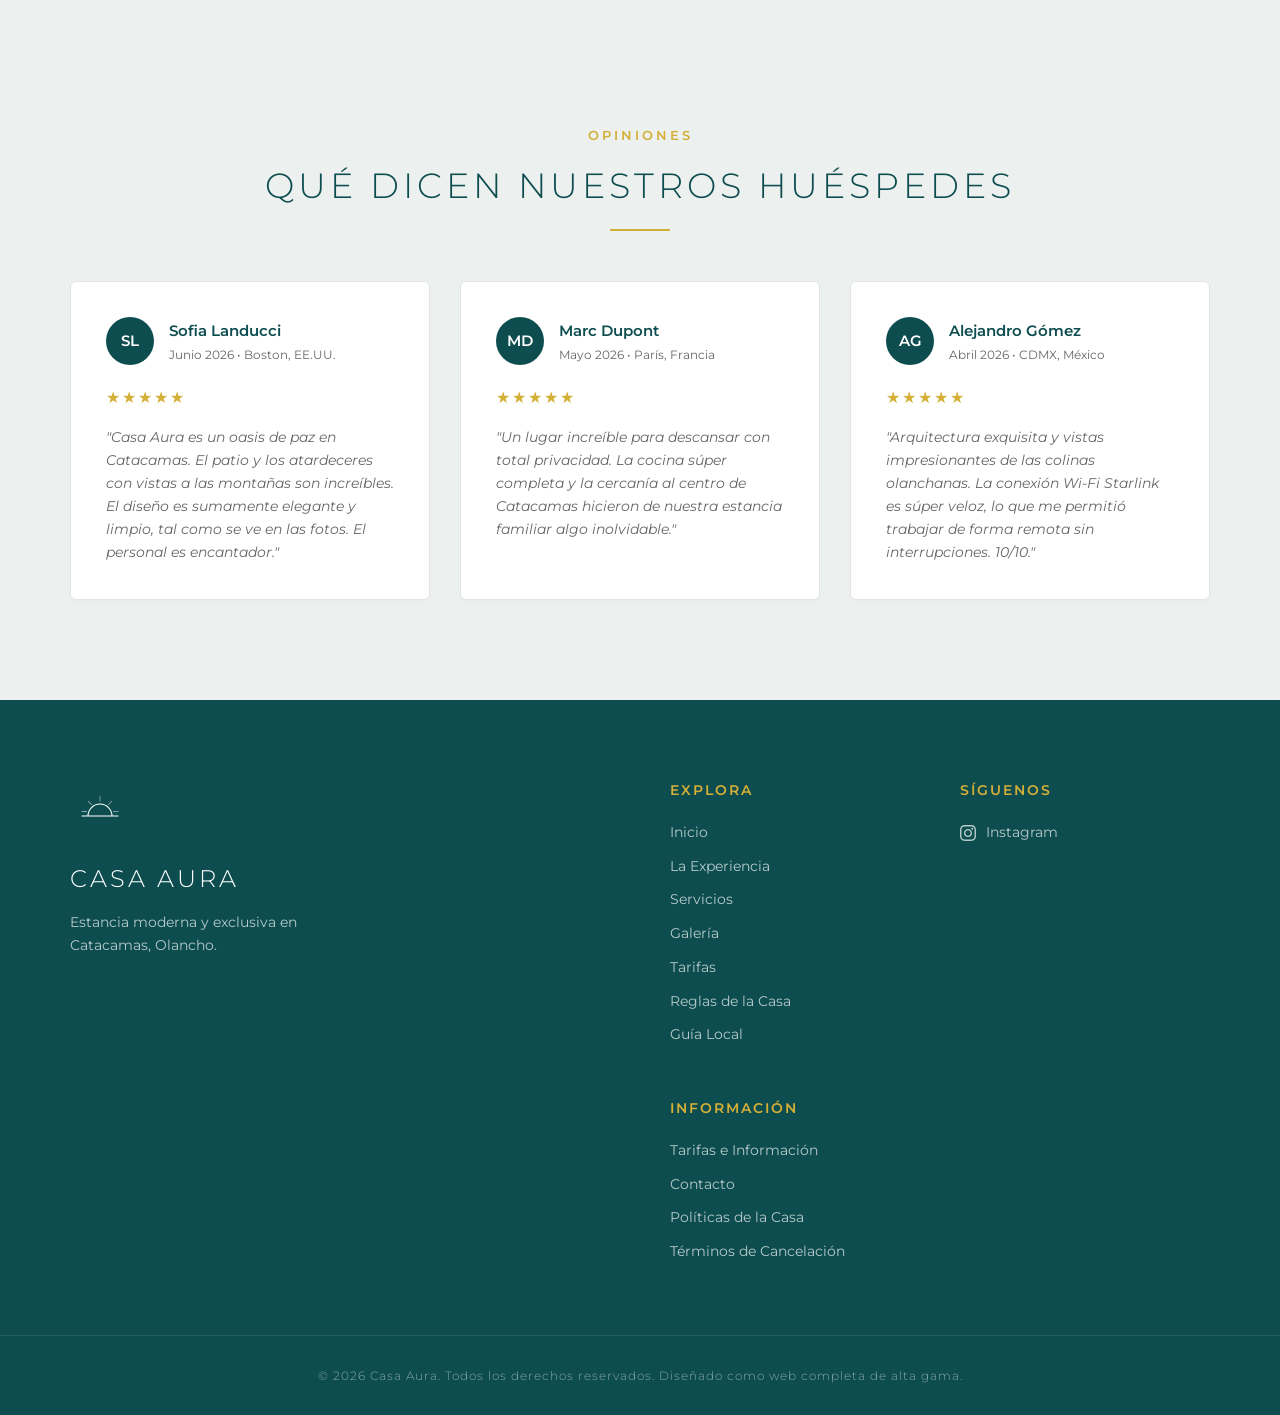
==== commit 916d3880: "Merge pull request #2 from CarlosMatute/main Actualizar" ====
--- a/index.html
+++ b/index.html
@@ -3,9 +3,23 @@
 <head>
     <meta charset="UTF-8">
     <meta name="viewport" content="width=device-width, initial-scale=1.0">
-    <title>Casa Aura | Luxury Beachfront Villa</title>
+    <title>Casa Aura | Hospedaje de Lujo en Catacamas, Olancho</title>
+    <meta name="description" content="Casa Aura: Alojamiento moderno y exclusivo en Residencial El Llano, Catacamas, Olancho. Disfruta de la mejor estadía con Wi-Fi Starlink, estacionamiento privado y seguridad 24/7.">
+    <!-- Open Graph -->
+    <meta property="og:type" content="website">
+    <meta property="og:url" content="https://casaaura.com/">
+    <meta property="og:title" content="Casa Aura | Hospedaje de Lujo en Catacamas, Olancho">
+    <meta property="og:description" content="Alojamiento moderno de diseño minimalista con comodidades de clase mundial en Catacamas, Olancho.">
+    <meta property="og:image" content="assets/hero_bg.jpg">
+    <!-- Twitter -->
+    <meta property="twitter:card" content="summary_large_image">
+    <meta property="twitter:title" content="Casa Aura | Hospedaje de Lujo en Catacamas, Olancho">
+    <meta property="twitter:description" content="Alojamiento moderno de diseño minimalista con comodidades de clase mundial en Catacamas, Olancho.">
+    <meta property="twitter:image" content="assets/hero_bg.jpg">
+    
     <link rel="icon" type="image/svg+xml" href="assets/logo.svg">
     <link rel="stylesheet" href="css/style.css">
+    <script src="js/main.js" defer></script>
 </head>
 <body>
     <header>
@@ -14,30 +28,37 @@
                 <img src="assets/logo.svg" alt="Casa Aura Logo" class="logo">
                 <span class="logo-text">Casa Aura</span>
             </div>
+            <button class="menu-toggle" aria-label="Abrir menú">
+                <svg viewBox="0 0 24 24" width="24" height="24" stroke="currentColor" stroke-width="2" fill="none"><line x1="3" y1="12" x2="21" y2="12"></line><line x1="3" y1="6" x2="21" y2="6"></line><line x1="3" y1="18" x2="21" y2="18"></line></svg>
+            </button>
             <nav>
-                <a href="#inicio">Inicio</a>
-                <a href="#detalles">La Experiencia</a>
-                <a href="#servicios">Servicios</a>
-                <a href="#galeria">Galería</a>
-                <a href="#reserva">Tarifas</a>
-                <a href="#opiniones">Opiniones</a>
-                <a href="#contacto" class="btn-nav">Contacto</a>
+                <a href="index.html" class="active">Inicio</a>
+                <a href="experiencia.html">La Experiencia</a>
+                <a href="servicios.html">Servicios</a>
+                <a href="galeria.html">Galería</a>
+                <a href="tarifas.html">Tarifas</a>
+                <a href="reglas.html">Reglas</a>
+                <a href="guia-local.html">Guía Local</a>
+                <a href="contacto.html" class="btn-nav">Contacto</a>
             </nav>
         </div>
     </header>
 
+    <!-- Hero Section -->
     <section id="inicio" class="hero">
         <div class="hero-overlay"></div>
         <div class="hero-content">
+            <img src="assets/logo.svg" alt="Casa Aura Logo" class="hero-logo">
             <h1>Casa Aura</h1>
             <p>Donde la serenidad encuentra el lujo</p>
             <div class="hero-actions">
-                <a href="#reserva" class="btn">Tarifas y Disponibilidad</a>
-                <a href="#contacto" class="btn btn-secondary">Contacto Directo</a>
-            </div>
-        </div>
-    </section>
-
+                <a href="tarifas.html" class="btn">Tarifas y Disponibilidad</a>
+                <a href="contacto.html" class="btn btn-secondary">Contacto Directo</a>
+            </div>
+        </div>
+    </section>
+
+    <!-- La Experiencia Teaser -->
     <section id="detalles" class="section section-details">
         <div class="container">
             <div class="details-grid">
@@ -45,10 +66,9 @@
                     <span class="section-tagline">La Experiencia</span>
                     <h2 class="section-title left">Un espacio diseñado para tu descanso</h2>
                     <p class="lead">Casa Aura es un alojamiento moderno donde el diseño minimalista, la comodidad y la tranquilidad se unen para hacerte sentir como en casa.</p>
-                    <p>Cada rincón ha sido cuidadosamente pensado para ofrecer una experiencia cálida y relajante, con espacios funcionales, iluminación acogedora y detalles que invitan a desconectarte del ritmo diario. Ya sea que viajes por trabajo, en pareja o con tu familia, aquí encontrarás el equilibrio perfecto entre confort, privacidad y estilo.</p>
-                    <p>Casa Aura es ese lugar donde el descanso se convierte en una experiencia.</p>
+                    <p>Cada rincón ha sido cuidadosamente pensado para ofrecer una experiencia cálida y relajante, con espacios funcionales, iluminación acogedora y detalles que invitan a desconectarte del ritmo diario. Ya sea que viajes por trabajo, en pareja o con tu familia, aquí encontrarás el equilibrio perfecto.</p>
                     
-                    <div class="specs-grid">
+                    <div class="specs-grid" style="margin-bottom: 30px;">
                         <div class="spec-item">
                             <svg class="spec-icon" viewBox="0 0 24 24" width="24" height="24" stroke="currentColor" stroke-width="1.5" fill="none"><path d="M17 21v-2a4 4 0 0 0-4-4H5a4 4 0 0 0-4 4v2"/><circle cx="9" cy="7" r="4"/><path d="M23 21v-2a4 4 0 0 0-3-3.87"/><path d="M16 3.13a4 4 0 0 1 0 7.75"/></svg>
                             <span class="spec-val">4</span>
@@ -70,6 +90,8 @@
                             <span class="spec-lbl">Área de Lavandería</span>
                         </div>
                     </div>
+
+                    <a href="experiencia.html" class="btn">Descubrir la Experiencia</a>
                 </div>
                 <div class="details-image-card">
                     <img src="assets/casa_aura_habitacion.png" alt="Habitación de Casa Aura" class="details-img">
@@ -79,17 +101,18 @@
         </div>
     </section>
 
+    <!-- Servicios Teaser -->
     <section id="servicios" class="section section-services">
         <div class="container">
             <span class="section-tagline center">Servicios Premium</span>
             <h2 class="section-title">Comodidades de Clase Mundial</h2>
-            <div class="amenities">
+            <div class="amenities" style="margin-bottom: 40px;">
                 <div class="amenity-card">
                     <div class="amenity-icon">
                         <svg viewBox="0 0 24 24" width="32" height="32" stroke="currentColor" stroke-width="1.5" fill="none"><path d="M5 12.55a11 11 0 0 1 14.08 0M8.5 16.3a7.5 7.5 0 0 1 7 0M11.24 19.86a3 3 0 0 1 1.52 0M12 22v.01"/></svg>
                     </div>
                     <h3>Wi-Fi de Alta Velocidad</h3>
-                    <p>Conexión satelital Starlink de hasta 300 Mbps para mantenerte conectado en el paraíso.</p>
+                    <p>Conexión satelital Starlink de hasta 300 Mbps para mantenerte conectado en Olancho.</p>
                 </div>
                 <div class="amenity-card">
                     <div class="amenity-icon">
@@ -106,14 +129,18 @@
                     <p>Estacionamiento seguro y techado para tu vehículo dentro de la propiedad, con acceso controlado.</p>
                 </div>
             </div>
-        </div>
-    </section>
-
+            <div style="text-align: center;">
+                <a href="servicios.html" class="btn btn-secondary" style="color: var(--primary-color); border-color: var(--primary-color);">Ver Todos los Servicios</a>
+            </div>
+        </div>
+    </section>
+
+    <!-- Galería Teaser -->
     <section id="galeria" class="section section-gallery">
         <div class="container">
             <span class="section-tagline center">Visualiza tu Estancia</span>
             <h2 class="section-title">Galería Exclusiva</h2>
-            <div class="gallery">
+            <div class="gallery" style="margin-bottom: 40px;">
                 <div class="gallery-item">
                     <img src="assets/gallery_exterior.jpg" alt="Vista Exterior de Casa Aura">
                     <div class="gallery-overlay">
@@ -139,48 +166,40 @@
                     </div>
                 </div>
             </div>
-        </div>
-    </section>
-
+            <div style="text-align: center;">
+                <a href="galeria.html" class="btn btn-secondary" style="color: var(--primary-color); border-color: var(--primary-color);">Ver Galería Completa</a>
+            </div>
+        </div>
+    </section>
+
+    <!-- Tarifas Teaser -->
     <section id="reserva" class="section section-booking">
         <div class="container">
             <div class="booking-layout">
                 <div class="booking-info">
                     <span class="section-tagline">Reserva tu estadía</span>
                     <h2 class="section-title left">Planifica tus Vacaciones</h2>
-                    <p>Reserva fácilmente a través de Airbnb o contáctanos directamente para coordinar tu estancia.</p>
+                    <p>Reserva fácilmente a través de Airbnb o contáctanos directamente para coordinar tu estancia en Catacamas.</p>
                     
-                    <div class="included-services">
+                    <div class="included-services" style="margin-bottom: 30px;">
                         <h3>¿Qué incluye tu reserva?</h3>
                         <ul>
                             <li>
                                 <svg class="list-icon" viewBox="0 0 24 24" width="18" height="18" stroke="currentColor" stroke-width="2" fill="none"><path d="M20 6L9 17l-5-5"/></svg>
-                                Limpieza diaria y cambio de toallas.
+                                Limpieza periódica y cambio de toallas.
                             </li>
                             <li>
                                 <svg class="list-icon" viewBox="0 0 24 24" width="18" height="18" stroke="currentColor" stroke-width="2" fill="none"><path d="M20 6L9 17l-5-5"/></svg>
-                                Treats de bienvenida.
+                                Treats de bienvenida y cortesías.
                             </li>
                             <li>
                                 <svg class="list-icon" viewBox="0 0 24 24" width="18" height="18" stroke="currentColor" stroke-width="2" fill="none"><path d="M20 6L9 17l-5-5"/></svg>
-                                Agua embotellada de cortesía.
+                                Café olanchano de la zona local.
                             </li>
-                            <li>
-                                <svg class="list-icon" viewBox="0 0 24 24" width="18" height="18" stroke="currentColor" stroke-width="2" fill="none"><path d="M20 6L9 17l-5-5"/></svg>
-                                Café de zona local.
-                            </li>
-                            <li>
-                                <svg class="list-icon" viewBox="0 0 24 24" width="18" height="18" stroke="currentColor" stroke-width="2" fill="none"><path d="M20 6L9 17l-5-5"/></svg>
-                                Kit de emergencias.
-                            </li>
-                            <li class="li-more">y más...</li>
                         </ul>
                     </div>
 
-                    <a href="#" target="_blank" class="btn btn-airbnb">
-                        <svg viewBox="0 0 24 24" width="20" height="20" fill="currentColor" style="margin-right: 8px; vertical-align: middle;"><path d="M12 2C6.5 2 2 6.5 2 12s4.5 10 10 10 10-4.5 10-10S17.5 2 12 2zm5.1 14.5c-.3.7-1.5 1.9-2.6 3.5-.7 1-1.4 2-2.5 2s-1.8-1-2.5-2c-1.1-1.6-2.3-2.8-2.6-3.5-.8-1.9-.2-4.1 1.3-5.5 1.5-1.4 3.8-1.4 5.3 0 .3.3.6.6.8 1 .2-.4.5-.7.8-1 1.5-1.4 3.8-1.4 5.3 0 1.5 1.4 2.1 3.6 1.3 5.5z"/></svg>
-                        Reservar por Airbnb
-                    </a>
+                    <a href="tarifas.html" class="btn">Ver Calendario e Info de Tarifas</a>
                 </div>
 
                 <div class="booking-card">
@@ -193,7 +212,7 @@
                         <p class="direct-booking-text">Reserva de forma directa con nuestro anfitrión para asegurar la mejor tarifa disponible, atención personalizada y resolver cualquier consulta especial.</p>
                         
                         <div class="host-profile-mini">
-                            <div class="host-avatar-container">
+                            <div class="host-avatar-container" style="background-color: var(--primary-color); width: 45px; height: 45px; border-radius: 50%; display: flex; align-items: center; justify-content: center; color: white; font-weight: bold;">
                                 <span class="user-avatar">AF</span>
                             </div>
                             <div class="host-details-mini">
@@ -204,17 +223,25 @@
 
                         <a href="https://wa.me/50496405085" target="_blank" class="btn btn-whatsapp">
                             <svg viewBox="0 0 24 24" width="18" height="18" fill="currentColor" style="margin-right: 8px; vertical-align: middle;"><path d="M17.472 14.382c-.297-.149-1.758-.867-2.03-.967-.273-.099-.471-.148-.67.15-.197.297-.767.966-.94 1.164-.173.199-.347.223-.644.075-.297-.15-1.255-.463-2.39-1.475-.883-.788-1.48-1.761-1.653-2.059-.173-.297-.018-.458.13-.606.134-.133.298-.347.446-.52.149-.174.198-.298.298-.497.099-.198.05-.371-.025-.52-.075-.149-.669-1.612-.916-2.207-.242-.579-.487-.5-.669-.51-.173-.008-.371-.01-.57-.01-.198 0-.52.074-.792.372-.272.297-1.04 1.016-1.04 2.479 0 1.462 1.065 2.875 1.213 3.074.149.198 2.096 3.2 5.077 4.487.709.306 1.262.489 1.694.625.712.227 1.36.195 1.871.118.571-.085 1.758-.719 2.006-1.413.248-.694.248-1.289.173-1.413-.074-.124-.272-.198-.57-.347m-5.421 7.403h-.004a9.87 9.87 0 01-5.031-1.378l-.361-.214-3.741.982.998-3.648-.235-.374a9.86 9.86 0 01-1.51-5.26c.001-5.45 4.436-9.884 9.888-9.884 2.64 0 5.122 1.03 6.988 2.898a9.825 9.825 0 012.893 6.994c-.003 5.45-4.437 9.884-9.885 9.884m8.413-18.297A11.815 11.815 0 0012.05 0C5.495 0 .16 5.335.157 11.892c0 2.096.547 4.142 1.588 5.945L.057 24l6.305-1.654a11.882 11.882 0 005.683 1.448h.005c6.554 0 11.89-5.335 11.893-11.893a11.821 11.821 0 00-3.48-8.413z"/></svg>
-                            Reservar por WhatsApp
+                            WhatsApp Anfitrión
                         </a>
-                        <a href="tel:+50496405085" class="btn btn-call">
-                            Llamar al +504 9640 5085
-                        </a>
-                    </div>
-                </div>
-            </div>
-        </div>
-    </section>
-
+                    </div>
+                </div>
+            </div>
+        </div>
+    </section>
+
+    <!-- Guía Local Teaser -->
+    <section id="guia" class="section section-services" style="background-color: var(--primary-ultra-light);">
+        <div class="container" style="text-align: center;">
+            <span class="section-tagline">Explora Catacamas</span>
+            <h2 class="section-title">Qué Hacer en la Localidad</h2>
+            <p style="color: var(--text-muted); max-width: 700px; margin: 0 auto 40px auto; line-height: 1.7;">Catacamas, Olancho, ofrece una rica mezcla de ecoturismo y gastronomía local. Desde las místicas Cuevas de Talgua hasta tradicionales restaurantes de carnes asadas y exquisitos cafés locales de especialidad.</p>
+            <a href="guia-local.html" class="btn">Explorar la Guía Local de Olancho</a>
+        </div>
+    </section>
+
+    <!-- Opiniones Section -->
     <section id="opiniones" class="section section-reviews">
         <div class="container">
             <span class="section-tagline center">Opiniones</span>
@@ -229,7 +256,7 @@
                         </div>
                     </div>
                     <div class="rating-stars">★★★★★</div>
-                    <p class="review-text">"Casa Aura es un paraíso absoluto. La piscina infinita al atardecer es irreal. El diseño es sumamente elegante y limpio, tal como se ve en las fotos. El personal es encantador."</p>
+                    <p class="review-text">"Casa Aura es un oasis de paz en Catacamas. El patio y los atardeceres con vistas a las montañas son increíbles. El diseño es sumamente elegante y limpio, tal como se ve en las fotos. El personal es encantador."</p>
                 </div>
                 <div class="review-card">
                     <div class="review-header">
@@ -240,7 +267,7 @@
                         </div>
                     </div>
                     <div class="rating-stars">★★★★★</div>
-                    <p class="review-text">"Un lugar increíble para descansar con total privacidad. La cocina de chef y el acceso inmediato a la playa virgen hicieron de nuestras vacaciones familiares algo inolvidable."</p>
+                    <p class="review-text">"Un lugar increíble para descansar con total privacidad. La cocina súper completa y la cercanía al centro de Catacamas hicieron de nuestra estancia familiar algo inolvidable."</p>
                 </div>
                 <div class="review-card">
                     <div class="review-header">
@@ -251,54 +278,7 @@
                         </div>
                     </div>
                     <div class="rating-stars">★★★★★</div>
-                    <p class="review-text">"Arquitectura exquisita y vistas impresionantes. La conexión Wi-Fi satelital es súper veloz, lo que me permitió trabajar de forma remota mientras disfrutaba de la brisa marina. 10/10."</p>
-                </div>
-            </div>
-        </div>
-    </section>
-
-    <section id="contacto" class="section section-contact">
-        <div class="container">
-            <div class="contact-grid">
-                <div class="contact-form-container">
-                    <span class="section-tagline">¿Tienes dudas?</span>
-                    <h2 class="section-title left">Ponte en Contacto</h2>
-                    <form class="contact-form" onsubmit="event.preventDefault();">
-                        <div class="form-group-contact">
-                            <input type="text" placeholder="Nombre completo" required>
-                        </div>
-                        <div class="form-group-contact">
-                            <input type="email" placeholder="Correo electrónico" required>
-                        </div>
-                        <div class="form-group-contact">
-                            <textarea placeholder="¿En qué te podemos ayudar? Escribe tu mensaje aquí..." rows="5" required></textarea>
-                        </div>
-                        <button type="submit" class="btn">Enviar Consulta</button>
-                    </form>
-                </div>
-
-                <div class="contact-info-container">
-                    <div class="map-embed">
-                        <iframe src="https://www.google.com/maps/embed?pb=!1m18!1m12!1m3!1d964.1599673379733!2d-85.8743087567042!3d14.845456559806314!2m3!1f0!2f0!3f0!3m2!1i1024!2i768!4f13.1!3m3!1m2!1s0x8f6c7378ac87cd0b%3A0xde1d1a1c29b90da4!2sCasa%20Aura!5e0!3m2!1ses-419!2shn!4v1783393320569!5m2!1ses-419!2shn" width="100%" height="250" style="border:0;" allowfullscreen=""></iframe>
-                    </div>
-                    
-                    <div class="info-list">
-                        <div class="info-item">
-                            <strong>Ubicación:</strong>
-                            <span>Residencial El Llano 2da etapa, calle 4 primera casa lado derecho, Catacamas, Olancho, HND</span>
-                        </div>
-                        <div class="info-item">
-                            <strong>Contacto Directo:</strong>
-                            <span>reservas@casaaura.com | +504 9640 5085</span>
-                        </div>
-                        <div class="info-item">
-                            <strong>Tu Anfitrión:</strong>
-                            <div class="host-info">
-                                <span class="host-name">Andrea Fiallos</span>
-                                <span class="host-status">Superanfitriona • Respuestas en menos de 1 hora</span>
-                            </div>
-                        </div>
-                    </div>
+                    <p class="review-text">"Arquitectura exquisita y vistas impresionantes de las colinas olanchanas. La conexión Wi-Fi Starlink es súper veloz, lo que me permitió trabajar de forma remota sin interrupciones. 10/10."</p>
                 </div>
             </div>
         </div>
@@ -309,15 +289,18 @@
             <div class="footer-brand">
                 <img src="assets/logo.svg" alt="Casa Aura Logo" class="footer-logo">
                 <h3>Casa Aura</h3>
-                <p>Estancia de lujo frente al mar.</p>
+                <p>Estancia moderna y exclusiva en Catacamas, Olancho.</p>
             </div>
             <div class="footer-links">
                 <div>
                     <h4>Explora</h4>
-                    <a href="#inicio">Inicio</a>
-<a href="#detalles">La Experiencia</a>
-                    <a href="#servicios">Servicios</a>
-                    <a href="#galeria">Galería</a>
+                    <a href="index.html">Inicio</a>
+                    <a href="experiencia.html">La Experiencia</a>
+                    <a href="servicios.html">Servicios</a>
+                    <a href="galeria.html">Galería</a>
+                    <a href="tarifas.html">Tarifas</a>
+                    <a href="reglas.html">Reglas de la Casa</a>
+                    <a href="guia-local.html">Guía Local</a>
                 </div>
                 <div>
                     <h4>Síguenos</h4>
@@ -328,16 +311,16 @@
                 </div>
                 <div>
                     <h4>Información</h4>
-                    <a href="#reserva">Tarifas e Información</a>
-                    <a href="#contacto">Contacto</a>
-                    <a href="#">Políticas de la Casa</a>
-                    <a href="#">Términos de Cancelación</a>
+                    <a href="tarifas.html">Tarifas e Información</a>
+                    <a href="contacto.html">Contacto</a>
+                    <a href="reglas.html">Políticas de la Casa</a>
+                    <a href="contacto.html">Términos de Cancelación</a>
                 </div>
             </div>
         </div>
         <div class="footer-bottom">
             <div class="container">
-                <p>&copy; 2026 Casa Aura. Todos los derechos reservados. Diseñado como maqueta interactiva premium.</p>
+                <p>&copy; 2026 Casa Aura. Todos los derechos reservados. Diseñado como web completa de alta gama.</p>
             </div>
         </div>
     </footer>
--- a/css/style.css
+++ b/css/style.css
@@ -46,14 +46,14 @@
 
 /* Header & Navigation */
 header {
-    background-color: var(--bg-color);
+    background-color: var(--primary-color);
     padding: 20px 0;
     position: sticky;
     top: 0;
     z-index: 1000;
-    border-bottom: 1px solid var(--border-color);
+    border-bottom: 1px solid rgba(212, 175, 55, 0.15); /* Delicada línea dorada en la base */
     backdrop-filter: blur(8px);
-    background-color: rgba(249, 249, 247, 0.95);
+    background-color: rgba(13, 77, 79, 0.96); /* Verde oscuro corporativo con transparencia */
 }
 
 .header-container {
@@ -69,8 +69,8 @@
 }
 
 .logo {
-    width: 45px;
-    height: 45px;
+    width: 55px;
+    height: 55px;
     transition: var(--transition);
 }
 
@@ -79,22 +79,22 @@
     font-weight: 600;
     letter-spacing: 3px;
     text-transform: uppercase;
-    color: var(--primary-color);
+    color: white; /* Texto del logo en blanco sobre el fondo verde */
 }
 
 nav {
     display: flex;
     align-items: center;
+    gap: 1.2rem; /* Modern dynamic spacing instead of fixed large margins */
 }
 
 nav a {
     text-decoration: none;
-    color: var(--text-color);
-    margin: 0 18px;
+    color: rgba(255, 255, 255, 0.85); /* Blanco suave para contraste premium */
     font-weight: 500;
-    letter-spacing: 1.5px;
-    text-transform: uppercase;
-    font-size: 0.8rem;
+    letter-spacing: 1px; /* Slightly tighter spacing for a more modern, clean feel */
+    text-transform: uppercase;
+    font-size: 0.78rem; /* Slightly smaller font to ensure perfect fit without crowding */
     transition: var(--transition);
     position: relative;
     padding: 5px 0;
@@ -112,19 +112,29 @@
 }
 
 nav a:hover {
-    color: var(--primary-color);
+    color: var(--accent-color); /* Hover en color oro */
 }
 
 nav a:hover::after {
     width: 100%;
 }
 
+nav a.active {
+    color: var(--accent-color); /* Enlace activo en color oro */
+    font-weight: 600;
+}
+
+nav a.active::after {
+    width: 100%;
+}
+
 .btn-nav {
-    background-color: var(--primary-color);
-    color: white !important;
-    padding: 8px 20px;
+    background-color: var(--accent-color); /* Botón de navegación en color oro destacable */
+    color: var(--primary-color) !important; /* Texto verde oscuro para máximo contraste */
+    padding: 8px 18px;
     border-radius: 4px;
-    margin-left: 10px;
+    margin-left: 6px; /* Extra separation space after the gap */
+    font-weight: 600;
 }
 
 .btn-nav::after {
@@ -132,8 +142,8 @@
 }
 
 .btn-nav:hover {
-    background-color: var(--primary-light);
-    color: white;
+    background-color: white; /* Hover cambia a fondo blanco */
+    color: var(--primary-color) !important;
     transform: translateY(-2px);
 }
 
@@ -190,6 +200,14 @@
     height: 2px;
     background-color: var(--accent-color);
     margin: 15px 0 0 0;
+}
+
+/* Page Banners */
+.page-banner {
+    background-size: cover !important;
+    background-position: center !important;
+    background-repeat: no-repeat !important;
+    position: relative;
 }
 
 /* Hero Section */
@@ -224,6 +242,14 @@
     position: relative;
     z-index: 2;
     max-width: 800px;
+}
+
+.hero-logo {
+    width: 180px;
+    height: 180px;
+    margin-bottom: -40px; /* Margen negativo para compensar el espacio vacío inferior dentro del lienzo del SVG */
+    animation: fadeInUp 1.2s ease;
+    filter: drop-shadow(0 4px 10px rgba(0, 0, 0, 0.35));
 }
 
 .hero h1 {
@@ -1063,7 +1089,311 @@
     }
 }
 
-/* Media Queries */
+/* Componentes Nuevos: Inventario, Reglas de la Casa y Guía Local */
+
+/* Mobile Menu Toggle button styling */
+.menu-toggle {
+    display: none;
+    background: none;
+    border: none;
+    color: white; /* Icono en blanco sobre el fondo verde */
+    cursor: pointer;
+    padding: 5px;
+    z-index: 1001;
+    transition: var(--transition);
+}
+
+.menu-toggle:hover {
+    color: var(--accent-color);
+}
+
+.menu-toggle svg {
+    display: block;
+}
+
+/* Sección de Inventario */
+.inventory-grid {
+    display: grid;
+    grid-template-columns: repeat(4, 1fr);
+    gap: 25px;
+    margin-top: 20px;
+}
+
+.inventory-card {
+    background: var(--card-bg);
+    border: 1px solid var(--border-color);
+    border-radius: 8px;
+    padding: 30px 25px;
+    box-shadow: var(--shadow-sm);
+    transition: var(--transition);
+}
+
+.inventory-card:hover {
+    transform: translateY(-5px);
+    box-shadow: var(--shadow-md);
+    border-color: var(--accent-color);
+}
+
+.inventory-card-header {
+    display: flex;
+    align-items: center;
+    gap: 12px;
+    margin-bottom: 20px;
+    border-bottom: 1px solid var(--border-color);
+    padding-bottom: 15px;
+}
+
+.inventory-card-header h3 {
+    color: var(--primary-color);
+    font-size: 1.05rem;
+    font-weight: 600;
+    letter-spacing: 1px;
+    text-transform: uppercase;
+}
+
+.inventory-icon {
+    color: var(--accent-color);
+    flex-shrink: 0;
+}
+
+.inventory-list {
+    list-style: none;
+}
+
+.inventory-list li {
+    display: flex;
+    align-items: center;
+    gap: 8px;
+    margin-bottom: 12px;
+    font-size: 0.9rem;
+    color: var(--text-muted);
+}
+
+.inventory-list-icon {
+    color: var(--accent-color);
+    flex-shrink: 0;
+}
+
+/* Reglas de la Casa */
+.rules-layout {
+    display: grid;
+    grid-template-columns: 0.8fr 1.2fr;
+    gap: 50px;
+    align-items: start;
+}
+
+.rules-intro-card {
+    background-color: var(--primary-ultra-light);
+    padding: 40px;
+    border-radius: 8px;
+    border: 1px solid var(--border-color);
+    height: 100%;
+}
+
+.rules-intro-card p {
+    margin-bottom: 25px;
+    color: var(--text-muted);
+}
+
+.rules-grid {
+    display: grid;
+    grid-template-columns: repeat(2, 1fr);
+    gap: 20px;
+}
+
+.rule-card {
+    background: var(--card-bg);
+    border-left: 4px solid var(--accent-color);
+    border-top: 1px solid var(--border-color);
+    border-right: 1px solid var(--border-color);
+    border-bottom: 1px solid var(--border-color);
+    border-radius: 4px;
+    padding: 22px;
+    box-shadow: var(--shadow-sm);
+    transition: var(--transition);
+}
+
+.rule-card:hover {
+    box-shadow: var(--shadow-md);
+    transform: translateX(3px);
+}
+
+.rule-card h3 {
+    color: var(--primary-color);
+    font-size: 0.95rem;
+    font-weight: 600;
+    margin-bottom: 10px;
+    display: flex;
+    align-items: center;
+    gap: 8px;
+}
+
+.rule-card p {
+    color: var(--text-muted);
+    font-size: 0.85rem;
+    line-height: 1.5;
+}
+
+/* Guía Local */
+.guide-tabs {
+    display: flex;
+    justify-content: center;
+    gap: 12px;
+    margin-bottom: 45px;
+}
+
+.tab-btn {
+    padding: 10px 24px;
+    background: transparent;
+    border: 1px solid var(--border-color);
+    color: var(--text-muted);
+    border-radius: 30px;
+    cursor: pointer;
+    font-weight: 500;
+    font-size: 0.85rem;
+    text-transform: uppercase;
+    letter-spacing: 1px;
+    transition: var(--transition);
+}
+
+.tab-btn.active, .tab-btn:hover {
+    background: var(--primary-color);
+    color: white;
+    border-color: var(--primary-color);
+}
+
+.guide-content {
+    display: grid;
+    grid-template-columns: repeat(3, 1fr);
+    gap: 30px;
+}
+
+.guide-card {
+    background: var(--card-bg);
+    border: 1px solid var(--border-color);
+    border-radius: 8px;
+    overflow: hidden;
+    box-shadow: var(--shadow-sm);
+    transition: var(--transition);
+}
+
+.guide-card:hover {
+    transform: translateY(-5px);
+    box-shadow: var(--shadow-md);
+    border-color: var(--accent-color);
+}
+
+.guide-card-body {
+    padding: 25px;
+}
+
+.guide-card-img {
+    width: 100%;
+    height: 180px;
+    object-fit: cover;
+    display: block;
+    border-bottom: 1px solid var(--border-color);
+    transition: var(--transition);
+}
+
+.guide-card:hover .guide-card-img {
+    transform: scale(1.02);
+}
+
+.btn-card-map {
+    display: inline-flex;
+    align-items: center;
+    justify-content: center;
+    gap: 6px;
+    text-decoration: none;
+    background-color: var(--primary-ultra-light);
+    color: var(--primary-color);
+    border: 1px solid var(--primary-color);
+    padding: 8px 16px;
+    border-radius: 4px;
+    font-size: 0.72rem;
+    font-weight: 600;
+    text-transform: uppercase;
+    letter-spacing: 0.8px;
+    transition: var(--transition);
+    width: 100%;
+    margin-top: 15px;
+    cursor: pointer;
+}
+
+.btn-card-map:hover {
+    background-color: var(--primary-color);
+    color: white !important;
+}
+
+.guide-contact {
+    display: inline-flex;
+    align-items: center;
+    gap: 6px;
+    font-size: 0.82rem;
+    color: var(--primary-color);
+    font-weight: 600;
+    margin-bottom: 12px;
+}
+
+.guide-badge {
+    display: inline-block;
+    padding: 4px 12px;
+    background: var(--primary-ultra-light);
+    color: var(--primary-color);
+    font-size: 0.7rem;
+    font-weight: 600;
+    text-transform: uppercase;
+    letter-spacing: 1px;
+    border-radius: 20px;
+    margin-bottom: 15px;
+}
+
+.guide-card h3 {
+    color: var(--primary-color);
+    font-size: 1.15rem;
+    font-weight: 500;
+    margin-bottom: 10px;
+    letter-spacing: 0.5px;
+}
+
+.guide-card p {
+    color: var(--text-muted);
+    font-size: 0.85rem;
+    line-height: 1.6;
+    margin-bottom: 18px;
+    height: 70px;
+    overflow: hidden;
+    text-overflow: ellipsis;
+    display: -webkit-box;
+    -webkit-line-clamp: 3;
+    -webkit-box-orient: vertical;
+}
+
+.guide-meta {
+    display: flex;
+    justify-content: space-between;
+    font-size: 0.75rem;
+    color: var(--accent-color);
+    font-weight: 600;
+    border-top: 1px solid var(--border-color);
+    padding-top: 15px;
+    text-transform: uppercase;
+    letter-spacing: 0.5px;
+}
+
+@keyframes fadeIn {
+    from {
+        opacity: 0;
+        transform: translateY(15px);
+    }
+    to {
+        opacity: 1;
+        transform: translateY(0);
+    }
+}
+
+/* Media Queries actualizadas */
 @media (max-width: 1024px) {
     .booking-layout, .details-grid, .contact-grid {
         grid-template-columns: 1fr;
@@ -1075,6 +1405,68 @@
         max-width: 500px;
         margin: 0 auto;
     }
+
+    .inventory-grid {
+        grid-template-columns: repeat(2, 1fr);
+    }
+
+    .rules-layout {
+        grid-template-columns: 1fr;
+        gap: 40px;
+    }
+
+    .guide-content {
+        grid-template-columns: repeat(2, 1fr);
+    }
+
+    /* Navegación colapsable para tablets y pantallas medianas (evita amontonamiento) */
+    header {
+        padding: 15px 0;
+    }
+    
+    .header-container {
+        flex-direction: row;
+        justify-content: space-between;
+        align-items: center;
+        gap: 0;
+    }
+    
+    .menu-toggle {
+        display: block;
+    }
+
+    nav {
+        display: none;
+        position: absolute;
+        top: 100%;
+        left: 0;
+        width: 100%;
+        background-color: rgba(13, 77, 79, 0.98); /* Fondo verde corporativo en móvil */
+        border-bottom: 1px solid rgba(212, 175, 55, 0.2); /* Borde dorado */
+        box-shadow: var(--shadow-md);
+        padding: 25px 0;
+        flex-direction: column;
+        align-items: center;
+        gap: 15px;
+        z-index: 999;
+    }
+
+    nav.active {
+        display: flex;
+    }
+    
+    nav a {
+        margin: 8px 0;
+        width: 80%;
+        text-align: center;
+        padding: 10px 0;
+    }
+    
+    .btn-nav {
+        margin-left: 0;
+        width: 80%;
+        text-align: center;
+    }
 }
 
 @media (max-width: 768px) {
@@ -1087,26 +1479,7 @@
         font-size: 1.1rem;
         letter-spacing: 2px;
     }
-    
-    header {
-        padding: 15px 0;
-    }
-    
-    .header-container {
-        flex-direction: column;
-        gap: 15px;
-    }
-    
-    nav {
-        flex-wrap: wrap;
-        justify-content: center;
-        gap: 10px;
-    }
-    
-    nav a {
-        margin: 5px 10px;
-    }
-    
+
     .specs-grid {
         grid-template-columns: repeat(2, 1fr);
         gap: 25px;
@@ -1125,4 +1498,192 @@
         grid-template-columns: 1fr;
         gap: 40px;
     }
-}
+
+    .inventory-grid {
+        grid-template-columns: 1fr;
+    }
+
+    .rules-grid {
+        grid-template-columns: 1fr;
+    }
+
+    .guide-content {
+        grid-template-columns: 1fr;
+    }
+}
+
+/* ========================================== */
+/*   MEJORAS DE RESPONSIVIDAD PARA MÓVILES    */
+/* ========================================== */
+
+@media (max-width: 1024px) {
+    /* Forzar reestructuración de grids que estaban inline en el HTML */
+    .space-card-detailed {
+        grid-template-columns: 1fr !important;
+        gap: 40px !important;
+    }
+    
+    .service-detail-card {
+        grid-template-columns: 1fr !important;
+        gap: 30px !important;
+        padding-bottom: 35px !important;
+    }
+
+    /* En móviles, forzar a que el bloque visual (imagen/tarjeta) esté arriba y el texto abajo */
+    .service-detail-card > div[style*="order: 2"] {
+        order: -1 !important;
+    }
+
+    .amenities-grid-detailed {
+        grid-template-columns: repeat(2, 1fr) !important;
+        gap: 20px !important;
+    }
+
+    .policies-grid {
+        grid-template-columns: repeat(2, 1fr) !important;
+        gap: 20px !important;
+    }
+    
+    .guide-content {
+        grid-template-columns: repeat(2, 1fr) !important;
+        gap: 25px !important;
+    }
+}
+
+@media (max-width: 768px) {
+    /* Ajustes generales de espaciado y tipografía en móviles */
+    .section {
+        padding: 50px 0 !important; /* Reduce espacios vacíos excesivos en vertical */
+    }
+    
+    .container {
+        padding: 0 20px !important; /* Más margen lateral útil para el contenido */
+    }
+    
+    .section-title {
+        font-size: 1.6rem !important;
+        margin-bottom: 25px !important;
+        letter-spacing: 2px !important;
+    }
+    
+    .section-title::after {
+        margin-top: 10px !important;
+    }
+
+    .btn {
+        padding: 12px 28px !important;
+        font-size: 0.75rem !important;
+    }
+
+    /* Banners de páginas internas */
+    .page-banner {
+        height: 25vh !important; /* Altura más cómoda para celulares */
+    }
+    
+    .page-banner h1 {
+        font-size: 1.8rem !important; /* Evita que el título se rompa o desborde */
+        letter-spacing: 3px !important;
+    }
+
+    /* Grids en pantallas pequeñas (1 sola columna para todo) */
+    .amenities-grid-detailed,
+    .policies-grid,
+    .guide-content,
+    .gallery {
+        grid-template-columns: 1fr !important;
+        gap: 20px !important;
+    }
+
+    /* Pestañas de la guía local táctiles y con scroll lateral horizontal */
+    .guide-tabs {
+        justify-content: flex-start !important;
+        overflow-x: auto !important;
+        white-space: nowrap !important;
+        padding: 5px 20px 12px 20px !important;
+        margin-left: -20px !important; /* Expande la barra al borde de la pantalla */
+        margin-right: -20px !important;
+        margin-bottom: 30px !important;
+        -webkit-overflow-scrolling: touch !important;
+        scrollbar-width: none !important; /* Oculta barra en Firefox */
+    }
+    
+    .guide-tabs::-webkit-scrollbar {
+        display: none !important; /* Oculta barra en Chrome/Safari */
+    }
+    
+    .tab-btn {
+        flex: 0 0 auto !important; /* Evita que los botones se achiquen */
+        padding: 8px 18px !important;
+        font-size: 0.78rem !important;
+    }
+
+    /* Tarjetas de reglas de la casa */
+    .rules-intro-card {
+        padding: 25px !important;
+    }
+
+    /* Ajuste en el logo y cabecera en móviles */
+    .logo-text {
+        font-size: 1.1rem !important;
+        letter-spacing: 2px !important;
+    }
+    
+    .logo {
+        width: 45px !important; /* Un poco más pequeño en celular para balancear */
+        height: 45px !important;
+    }
+
+    .hero-logo {
+        width: 140px !important;
+        height: 140px !important;
+        margin-bottom: -30px !important;
+    }
+}
+
+@media (max-width: 480px) {
+    /* Ajustes específicos para pantallas muy angostas (celulares pequeños) */
+    .hero-logo {
+        width: 85px !important;
+        height: 85px !important;
+        margin-bottom: 15px !important;
+    }
+
+    .hero-logo {
+        width: 120px !important;
+        height: 120px !important;
+        margin-bottom: -25px !important;
+    }
+
+    .hero h1 {
+        font-size: 2.2rem !important;
+        letter-spacing: 4px !important;
+    }
+    
+    .hero p {
+        font-size: 0.95rem !important;
+        letter-spacing: 1px !important;
+        margin-bottom: 25px !important;
+    }
+
+    /* Apilar botones del Hero verticalmente en lugar de desbordar */
+    .hero-actions {
+        flex-direction: column !important;
+        gap: 12px !important;
+        width: 100% !important;
+        padding: 0 15px !important;
+    }
+    
+    .hero-actions .btn {
+        width: 100% !important;
+        text-align: center !important;
+    }
+
+    .space-card-detailed .inventory-list {
+        grid-template-columns: 1fr !important;
+    }
+
+    .spec-item .spec-val {
+        font-size: 1.5rem !important;
+    }
+}
+
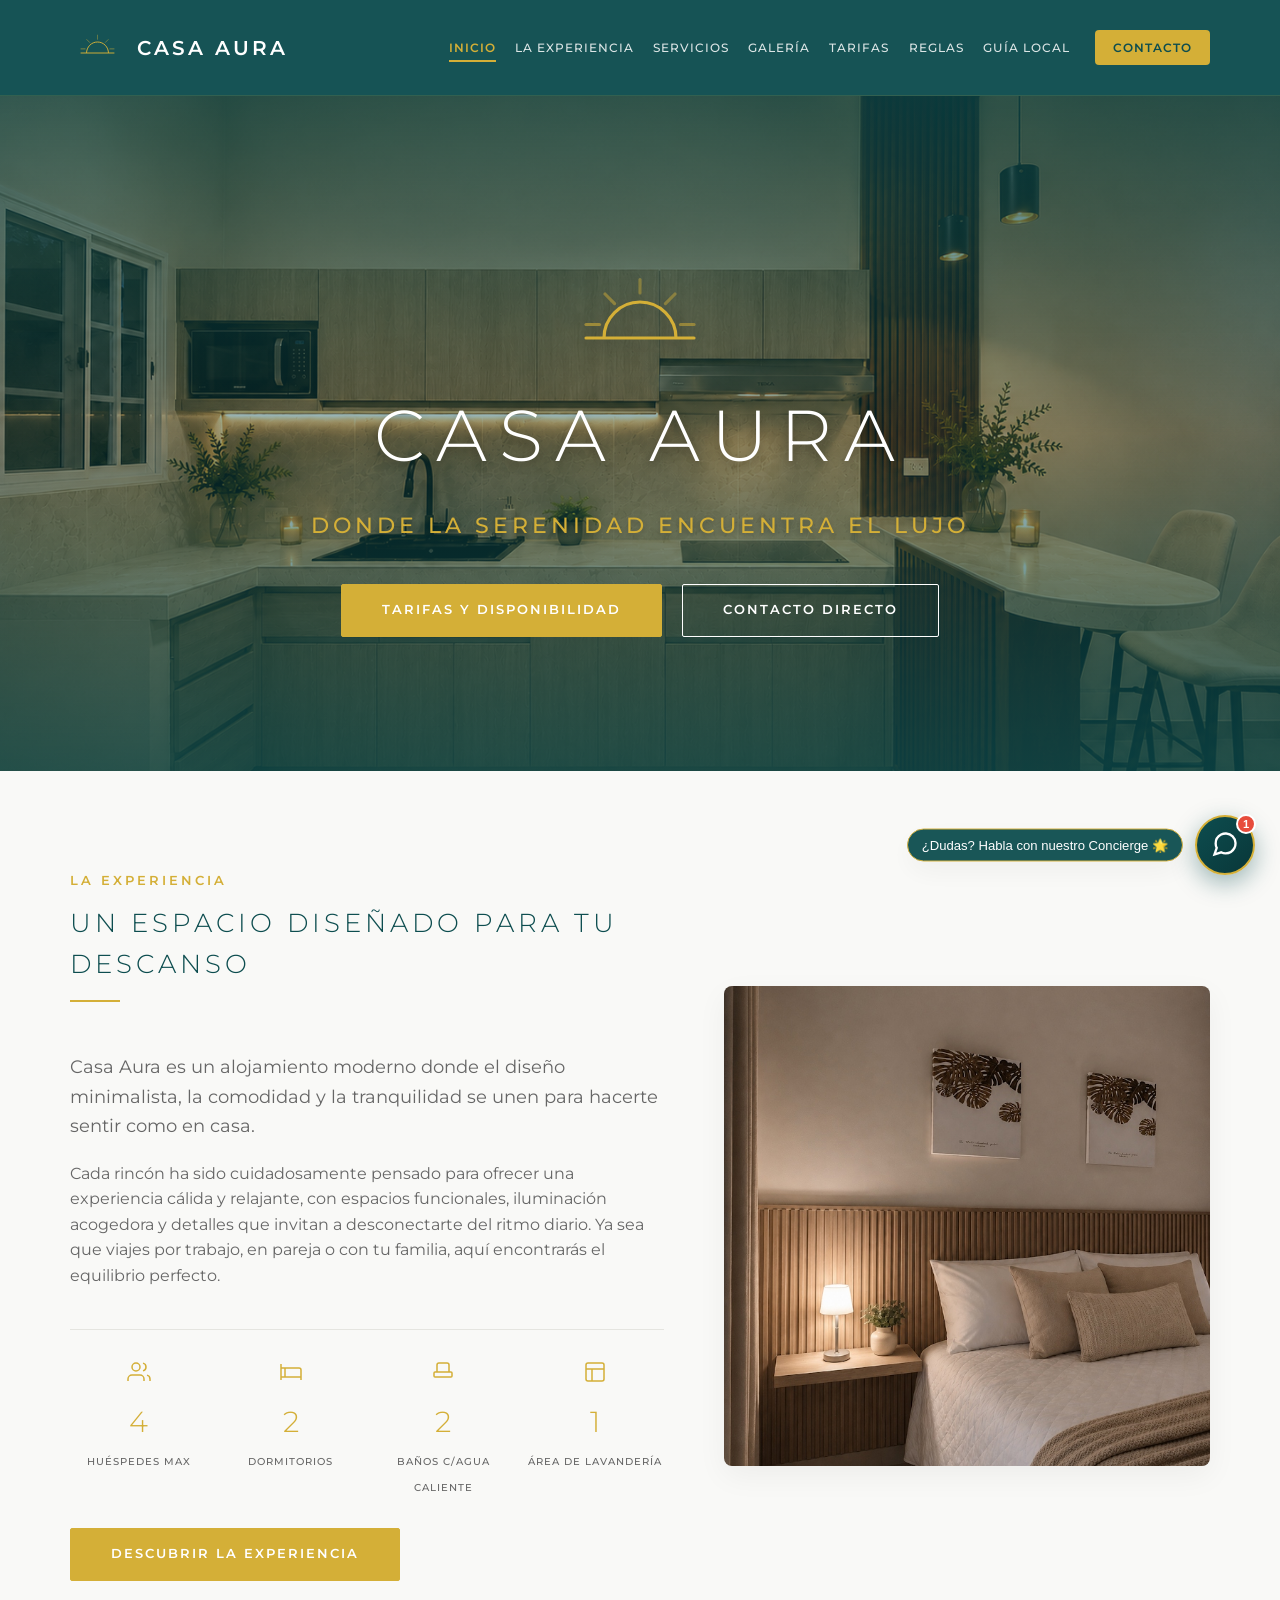
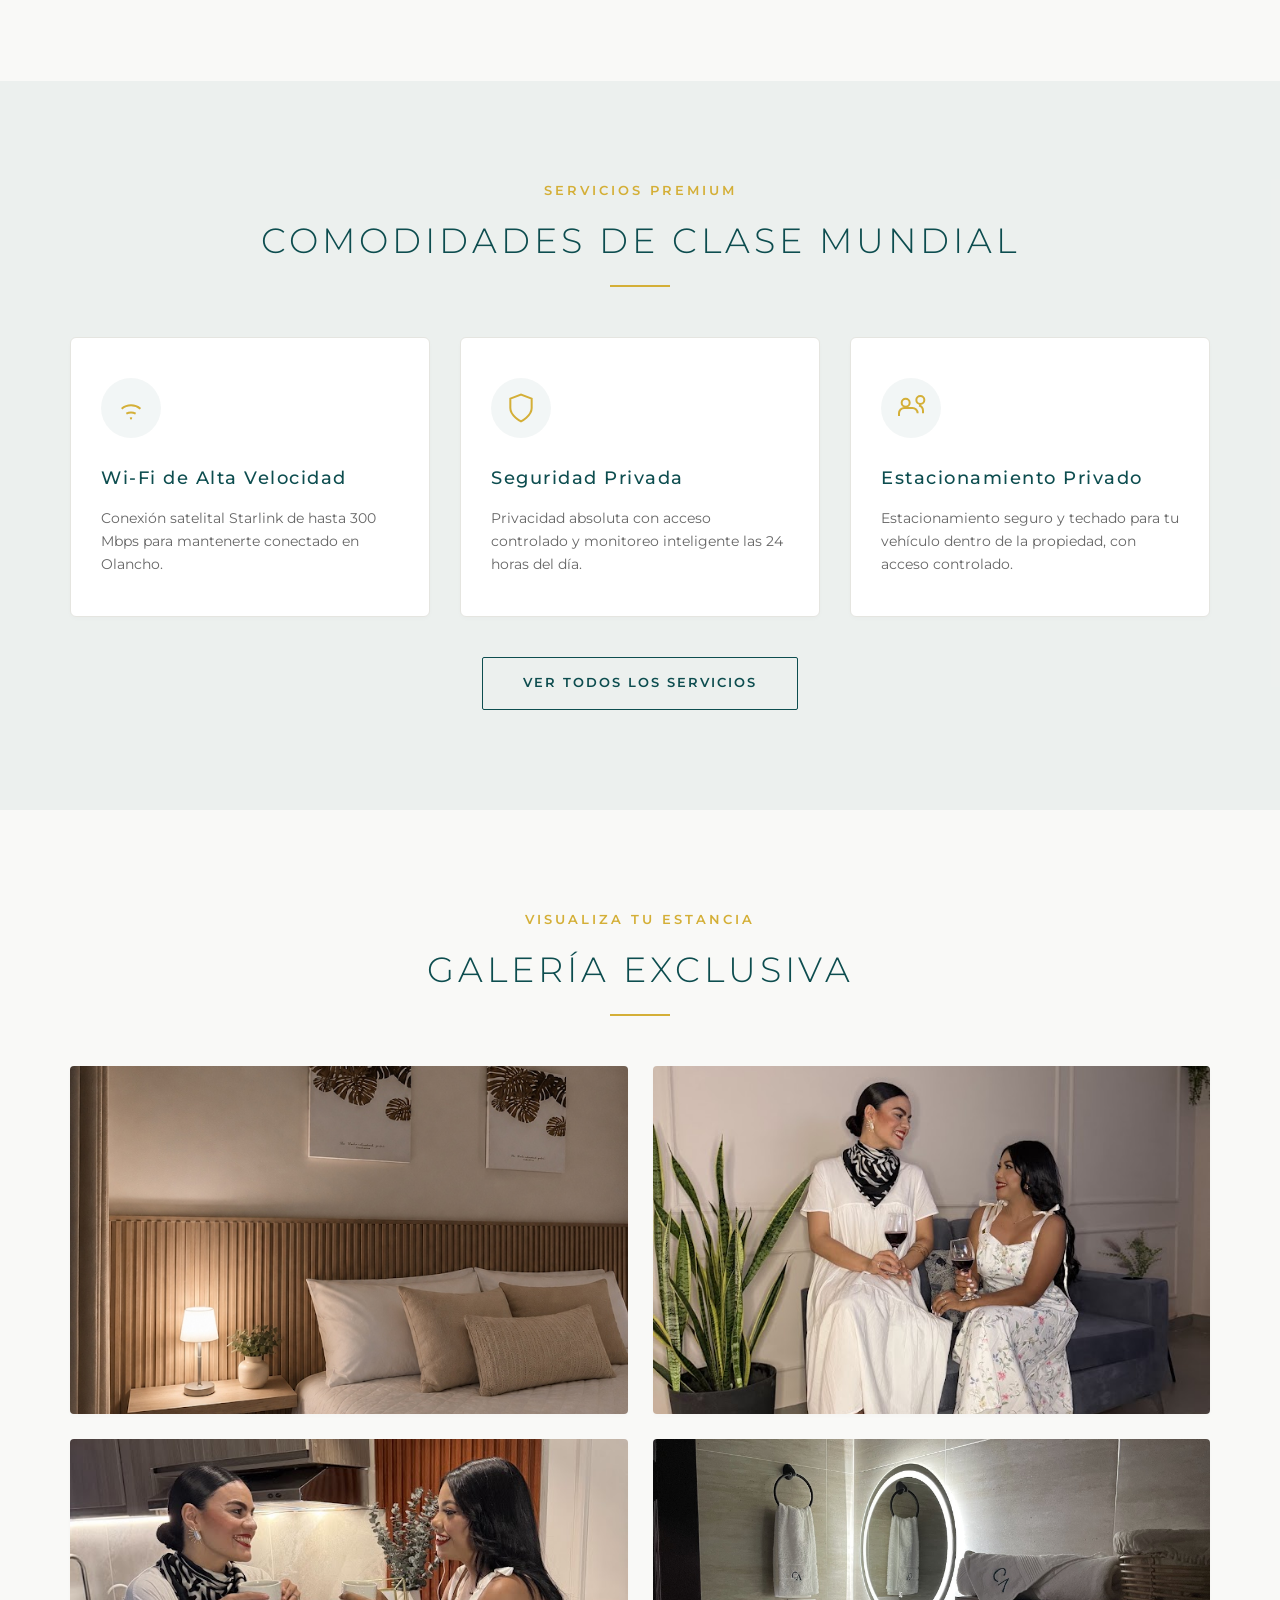
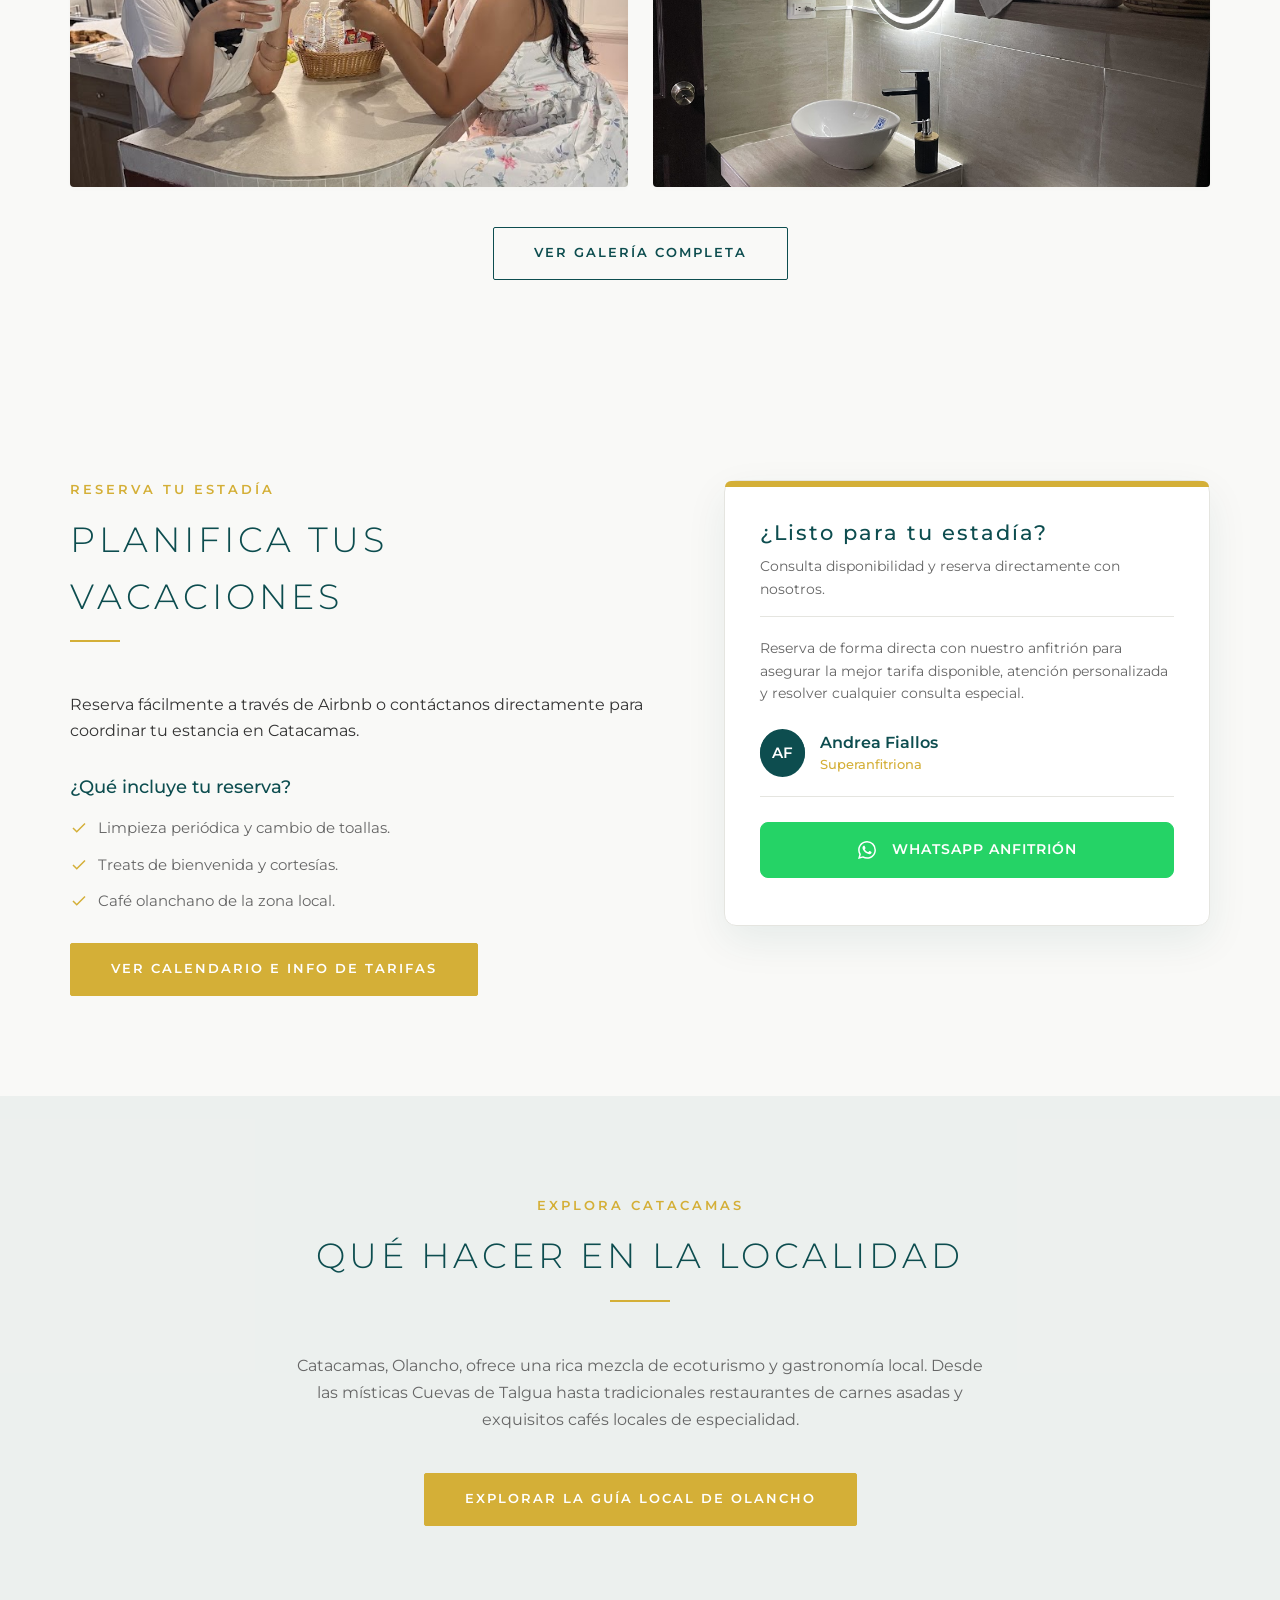
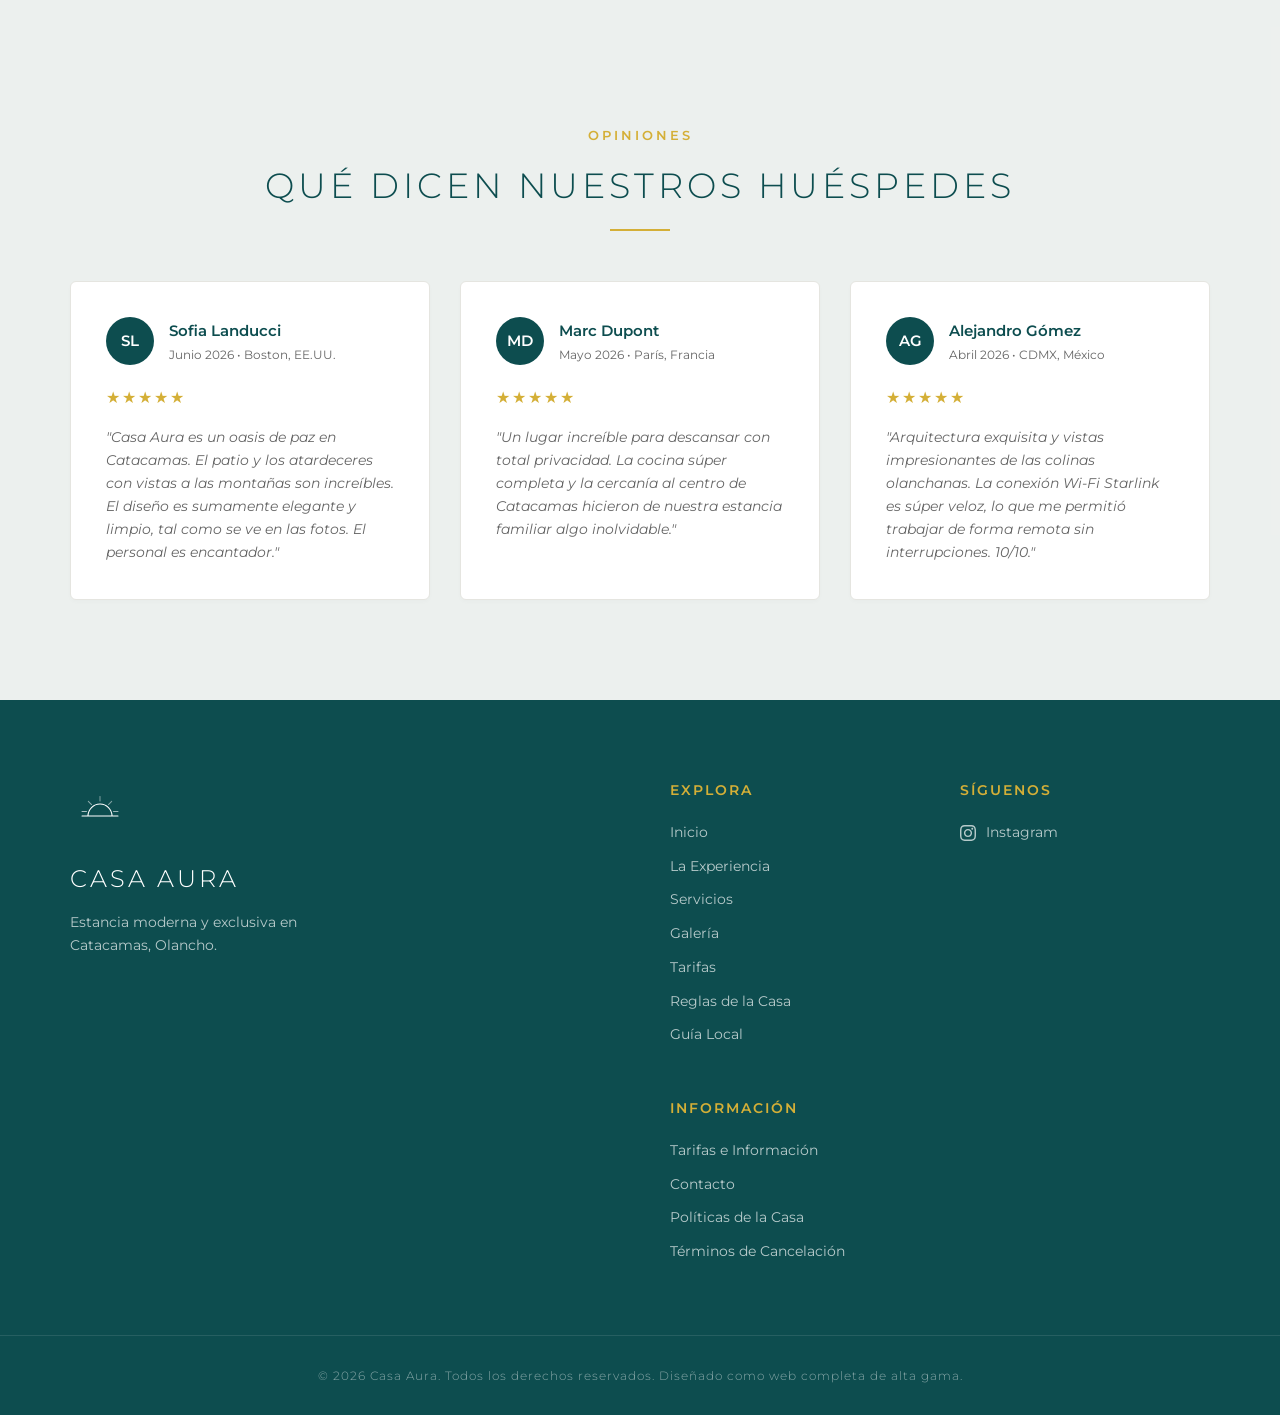
==== commit 200d02e5: "feat: Add chatbot, update gallery with lightbox, new images, and updated rules" ====
--- a/index.html
+++ b/index.html
@@ -20,6 +20,7 @@
     <link rel="icon" type="image/svg+xml" href="assets/logo.svg">
     <link rel="stylesheet" href="css/style.css">
     <script src="js/main.js" defer></script>
+    <script src="js/chatbot.js" defer></script>
 </head>
 <body>
     <header>
@@ -94,8 +95,7 @@
                     <a href="experiencia.html" class="btn">Descubrir la Experiencia</a>
                 </div>
                 <div class="details-image-card">
-                    <img src="assets/casa_aura_habitacion.png" alt="Habitación de Casa Aura" class="details-img">
-                    <div class="badge-gold">★ 4.98 • Superanfitrión</div>
+                    <img src="assets/casa_aura_habitacion_nueva.jpg" alt="Habitación de Casa Aura" class="details-img">
                 </div>
             </div>
         </div>
@@ -142,27 +142,27 @@
             <h2 class="section-title">Galería Exclusiva</h2>
             <div class="gallery" style="margin-bottom: 40px;">
                 <div class="gallery-item">
-                    <img src="assets/gallery_exterior.jpg" alt="Vista Exterior de Casa Aura">
+                    <img src="assets/bano_espejo.png" alt="Baño Elegante en Casa Aura">
                     <div class="gallery-overlay">
-                        <span>Vista Exterior</span>
+                        <span>Baño Elegante</span>
                     </div>
                 </div>
                 <div class="gallery-item">
-                    <img src="assets/gallery_suite.jpg" alt="Suite Principal en Casa Aura">
+                    <img src="assets/sala_estar_amigas_v2.png" alt="Sala de Estar de Casa Aura">
                     <div class="gallery-overlay">
-                        <span>Suite Principal</span>
+                        <span>Sala de Estar</span>
                     </div>
                 </div>
                 <div class="gallery-item">
-                    <img src="assets/gallery_social.jpg" alt="Área Social y Sala de Estar">
+                    <img src="assets/cocina_amigas.png" alt="Cocina Moderna">
                     <div class="gallery-overlay">
-                        <span>Área Social</span>
+                        <span>Cocina Moderna</span>
                     </div>
                 </div>
                 <div class="gallery-item">
-                    <img src="assets/gallery_sunset.jpg" alt="Atardecer desde la Terraza">
+                    <img src="assets/cama_principal.jpg" alt="Dormitorio Principal">
                     <div class="gallery-overlay">
-                        <span>Atardecer</span>
+                        <span>Dormitorio Principal</span>
                     </div>
                 </div>
             </div>
--- a/css/style.css
+++ b/css/style.css
@@ -1687,3 +1687,515 @@
     }
 }
 
+/* ========================================== */
+/*   ESTILOS PARA CHATBOT CONCIERGE VIRTUAL   */
+/* ========================================== */
+
+#aura-chatbot-root {
+    position: fixed;
+    bottom: 25px;
+    right: 25px;
+    z-index: 99999;
+    font-family: inherit;
+}
+
+/* Launcher Flotante */
+.aura-chat-launcher {
+    position: relative;
+    width: 60px;
+    height: 60px;
+    border-radius: 50%;
+    background: linear-gradient(135deg, var(--primary-color) 0%, #093739 100%);
+    color: white;
+    border: 2px solid var(--accent-color);
+    box-shadow: 0 8px 24px rgba(13, 77, 79, 0.4);
+    cursor: pointer;
+    display: flex;
+    align-items: center;
+    justify-content: center;
+    transition: all 0.3s cubic-bezier(0.175, 0.885, 0.32, 1.275);
+}
+
+.aura-chat-launcher:hover {
+    transform: scale(1.08);
+    box-shadow: 0 12px 30px rgba(13, 77, 79, 0.5);
+    background: linear-gradient(135deg, #10595b 0%, var(--primary-color) 100%);
+}
+
+.launcher-pulse {
+    position: absolute;
+    top: -5px;
+    left: -5px;
+    right: -5px;
+    bottom: -5px;
+    border-radius: 50%;
+    border: 2px solid var(--accent-color);
+    animation: auraPulse 2s infinite;
+    opacity: 0;
+    pointer-events: none;
+}
+
+@keyframes auraPulse {
+    0% { transform: scale(0.95); opacity: 0.8; }
+    50% { opacity: 0.4; }
+    100% { transform: scale(1.35); opacity: 0; }
+}
+
+.launcher-badge {
+    position: absolute;
+    top: -3px;
+    right: -3px;
+    background: #e74c3c;
+    color: white;
+    font-size: 0.7rem;
+    font-weight: 700;
+    width: 20px;
+    height: 20px;
+    border-radius: 50%;
+    display: flex;
+    align-items: center;
+    justify-content: center;
+    border: 2px solid white;
+}
+
+.launcher-tooltip {
+    position: absolute;
+    right: 70px;
+    top: 50%;
+    transform: translateY(-50%);
+    background: var(--primary-color);
+    color: white;
+    padding: 8px 14px;
+    border-radius: 20px;
+    font-size: 0.82rem;
+    font-weight: 500;
+    white-space: nowrap;
+    box-shadow: var(--shadow-md);
+    border: 1px solid var(--accent-color);
+    opacity: 0.95;
+    pointer-events: none;
+    animation: fadeIn 0.5s ease;
+}
+
+/* Ventana de Chat */
+.aura-chat-window {
+    position: absolute;
+    bottom: 75px;
+    right: 0;
+    width: 375px;
+    max-width: calc(100vw - 30px);
+    height: 540px;
+    max-height: calc(100vh - 110px);
+    background: #ffffff;
+    border-radius: 16px;
+    box-shadow: 0 15px 35px rgba(0, 0, 0, 0.2), 0 5px 15px rgba(13, 77, 79, 0.15);
+    border: 1px solid rgba(197, 160, 89, 0.3);
+    display: flex;
+    flex-direction: column;
+    overflow: hidden;
+    opacity: 0;
+    transform: translateY(20px) scale(0.95);
+    transition: opacity 0.3s ease, transform 0.3s ease;
+}
+
+.aura-chat-window.open {
+    opacity: 1;
+    transform: translateY(0) scale(1);
+}
+
+/* Header */
+.aura-chat-header {
+    background: linear-gradient(135deg, var(--primary-color) 0%, #083435 100%);
+    color: white;
+    padding: 16px 20px;
+    display: flex;
+    align-items: center;
+    justify-content: space-between;
+    border-bottom: 2px solid var(--accent-color);
+}
+
+.header-info {
+    display: flex;
+    align-items: center;
+    gap: 12px;
+}
+
+.avatar-container {
+    position: relative;
+    width: 42px;
+    height: 42px;
+    border-radius: 50%;
+    background: rgba(255, 255, 255, 0.15);
+    display: flex;
+    align-items: center;
+    justify-content: center;
+    border: 1.5px solid var(--accent-color);
+}
+
+.header-logo {
+    width: 26px;
+    height: 26px;
+    filter: brightness(0) invert(1);
+}
+
+.online-status {
+    position: absolute;
+    bottom: 1px;
+    right: 1px;
+    width: 10px;
+    height: 10px;
+    background: #2ecc71;
+    border-radius: 50%;
+    border: 2px solid var(--primary-color);
+}
+
+.header-titles h3 {
+    margin: 0;
+    font-size: 1rem;
+    font-weight: 600;
+    color: white;
+    letter-spacing: 0.5px;
+}
+
+.header-titles p {
+    margin: 2px 0 0 0;
+    font-size: 0.73rem;
+    color: rgba(255, 255, 255, 0.8);
+}
+
+.header-close-btn {
+    background: none;
+    border: none;
+    color: white;
+    font-size: 1.5rem;
+    cursor: pointer;
+    opacity: 0.8;
+    line-height: 1;
+    padding: 0 5px;
+    transition: opacity 0.2s;
+}
+
+.header-close-btn:hover {
+    opacity: 1;
+}
+
+/* Lista de Mensajes */
+.aura-chat-messages {
+    flex: 1;
+    padding: 18px 16px;
+    overflow-y: auto;
+    background: #f8f9fa;
+    display: flex;
+    flex-direction: column;
+    gap: 14px;
+}
+
+.aura-msg {
+    display: flex;
+    flex-direction: column;
+    max-width: 85%;
+    animation: messageSlideIn 0.3s ease forwards;
+}
+
+@keyframes messageSlideIn {
+    from { opacity: 0; transform: translateY(8px); }
+    to { opacity: 1; transform: translateY(0); }
+}
+
+.aura-msg-bot {
+    align-self: flex-start;
+}
+
+.aura-msg-user {
+    align-self: flex-end;
+}
+
+.msg-bubble {
+    padding: 12px 16px;
+    border-radius: 14px;
+    font-size: 0.88rem;
+    line-height: 1.5;
+    word-break: break-word;
+}
+
+.aura-msg-bot .msg-bubble {
+    background: white;
+    color: #2c3e50;
+    border-bottom-left-radius: 3px;
+    box-shadow: 0 2px 8px rgba(0, 0, 0, 0.06);
+    border: 1px solid var(--border-color);
+}
+
+.aura-msg-user .msg-bubble {
+    background: var(--primary-color);
+    color: white;
+    border-bottom-right-radius: 3px;
+    box-shadow: 0 2px 8px rgba(13, 77, 79, 0.2);
+}
+
+.aura-msg-bot strong {
+    color: var(--primary-color);
+}
+
+/* Botones de Acción dentro del mensaje */
+.msg-actions {
+    display: flex;
+    flex-direction: column;
+    gap: 6px;
+    margin-top: 8px;
+}
+
+.msg-action-btn {
+    display: inline-flex;
+    align-items: center;
+    justify-content: center;
+    background: #25D366;
+    color: white !important;
+    text-decoration: none;
+    padding: 10px 14px;
+    border-radius: 8px;
+    font-size: 0.82rem;
+    font-weight: 600;
+    box-shadow: 0 2px 6px rgba(37, 211, 102, 0.3);
+    transition: transform 0.2s, background-color 0.2s;
+    text-align: center;
+}
+
+.msg-action-btn:hover {
+    background: #20ba5a;
+    transform: translateY(-1px);
+}
+
+/* Indicador de Tipeo */
+.aura-msg.typing .msg-bubble {
+    display: flex;
+    align-items: center;
+    gap: 5px;
+    padding: 12px 18px;
+}
+
+.aura-msg.typing .dot {
+    width: 7px;
+    height: 7px;
+    background: var(--primary-color);
+    border-radius: 50%;
+    opacity: 0.4;
+    animation: typingBlink 1.4s infinite ease-in-out both;
+}
+
+.aura-msg.typing .dot:nth-child(1) { animation-delay: 0s; }
+.aura-msg.typing .dot:nth-child(2) { animation-delay: 0.2s; }
+.aura-msg.typing .dot:nth-child(3) { animation-delay: 0.4s; }
+
+@keyframes typingBlink {
+    0%, 80%, 100% { opacity: 0.3; transform: scale(0.8); }
+    40% { opacity: 1; transform: scale(1.1); }
+}
+
+/* Chips Sugerencias Rápidas */
+.aura-chat-chips {
+    padding: 10px 14px;
+    background: #f1f4f5;
+    border-top: 1px solid var(--border-color);
+    display: flex;
+    gap: 8px;
+    overflow-x: auto;
+    white-space: nowrap;
+    scrollbar-width: none;
+}
+
+.aura-chat-chips::-webkit-scrollbar {
+    display: none;
+}
+
+.chip-btn {
+    background: white;
+    border: 1px solid var(--border-color);
+    color: var(--primary-color);
+    padding: 6px 12px;
+    border-radius: 16px;
+    font-size: 0.78rem;
+    font-weight: 500;
+    cursor: pointer;
+    flex-shrink: 0;
+    transition: all 0.2s ease;
+}
+
+.chip-btn:hover {
+    background: var(--primary-color);
+    color: white;
+    border-color: var(--primary-color);
+}
+
+/* Input Form */
+.aura-chat-form {
+    display: flex;
+    align-items: center;
+    padding: 12px 14px;
+    background: white;
+    border-top: 1px solid var(--border-color);
+    gap: 8px;
+}
+
+.aura-chat-form input {
+    flex: 1;
+    border: 1px solid var(--border-color);
+    border-radius: 20px;
+    padding: 10px 16px;
+    font-size: 0.88rem;
+    outline: none;
+    font-family: inherit;
+    transition: border-color 0.2s;
+}
+
+.aura-chat-form input:focus {
+    border-color: var(--primary-color);
+}
+
+.aura-chat-form button {
+    background: var(--primary-color);
+    color: white;
+    border: none;
+    width: 40px;
+    height: 40px;
+    border-radius: 50%;
+    cursor: pointer;
+    display: flex;
+    align-items: center;
+    justify-content: center;
+    transition: background 0.2s, transform 0.2s;
+    flex-shrink: 0;
+}
+
+.aura-chat-form button:hover {
+    background: #093739;
+    transform: scale(1.05);
+}
+
+/* Adaptación Móvil del Chatbot */
+@media (max-width: 480px) {
+    #aura-chatbot-root {
+        bottom: 15px;
+        right: 15px;
+    }
+
+    .aura-chat-window {
+        bottom: 70px;
+        right: 0;
+        width: calc(100vw - 30px);
+        height: calc(100vh - 100px);
+        border-radius: 12px;
+    }
+
+    .launcher-tooltip {
+        display: none !important;
+    }
+}
+
+/* ========================================== */
+/*   ESTILOS PARA LIGHTBOX DE GALERÍA         */
+/* ========================================== */
+
+#lightbox {
+    display: none;
+    position: fixed;
+    z-index: 999999;
+    padding-top: 50px;
+    left: 0;
+    top: 0;
+    width: 100%;
+    height: 100%;
+    overflow: auto;
+    background-color: rgba(0, 0, 0, 0.9);
+    align-items: center;
+    justify-content: center;
+}
+
+#lightbox.active {
+    display: flex;
+}
+
+#lightbox-content {
+    max-width: 90%;
+    max-height: 80vh;
+    object-fit: contain;
+    animation-name: zoom;
+    animation-duration: 0.3s;
+    box-shadow: 0 4px 15px rgba(0,0,0,0.5);
+    border-radius: 4px;
+}
+
+@keyframes zoom {
+    from {transform:scale(0.9); opacity:0;}
+    to {transform:scale(1); opacity:1;}
+}
+
+.lightbox-close {
+    position: absolute;
+    top: 20px;
+    right: 35px;
+    color: #f1f1f1;
+    font-size: 40px;
+    font-weight: bold;
+    transition: 0.3s;
+    cursor: pointer;
+    z-index: 9999999;
+}
+
+.lightbox-close:hover,
+.lightbox-close:focus {
+    color: #bbb;
+    text-decoration: none;
+    cursor: pointer;
+}
+
+.lightbox-prev, .lightbox-next {
+    cursor: pointer;
+    position: absolute;
+    top: 50%;
+    width: auto;
+    padding: 16px;
+    margin-top: -50px;
+    color: white;
+    font-weight: bold;
+    font-size: 30px;
+    transition: 0.3s ease;
+    border-radius: 0 3px 3px 0;
+    user-select: none;
+    -webkit-user-select: none;
+    z-index: 9999999;
+    background-color: rgba(0,0,0,0.3);
+}
+
+.lightbox-prev:hover, .lightbox-next:hover {
+    background-color: rgba(0, 0, 0, 0.8);
+}
+
+.lightbox-prev {
+    left: 20px;
+    border-radius: 3px 0 0 3px;
+}
+
+.lightbox-next {
+    right: 20px;
+    border-radius: 0 3px 3px 0;
+}
+
+#lightbox-caption {
+    position: absolute;
+    bottom: 20px;
+    left: 0;
+    right: 0;
+    text-align: center;
+    color: #ccc;
+    padding: 10px 0;
+    font-size: 1.2rem;
+    font-weight: 300;
+}
+
+.gallery-item {
+    cursor: pointer;
+}
+
+
+
